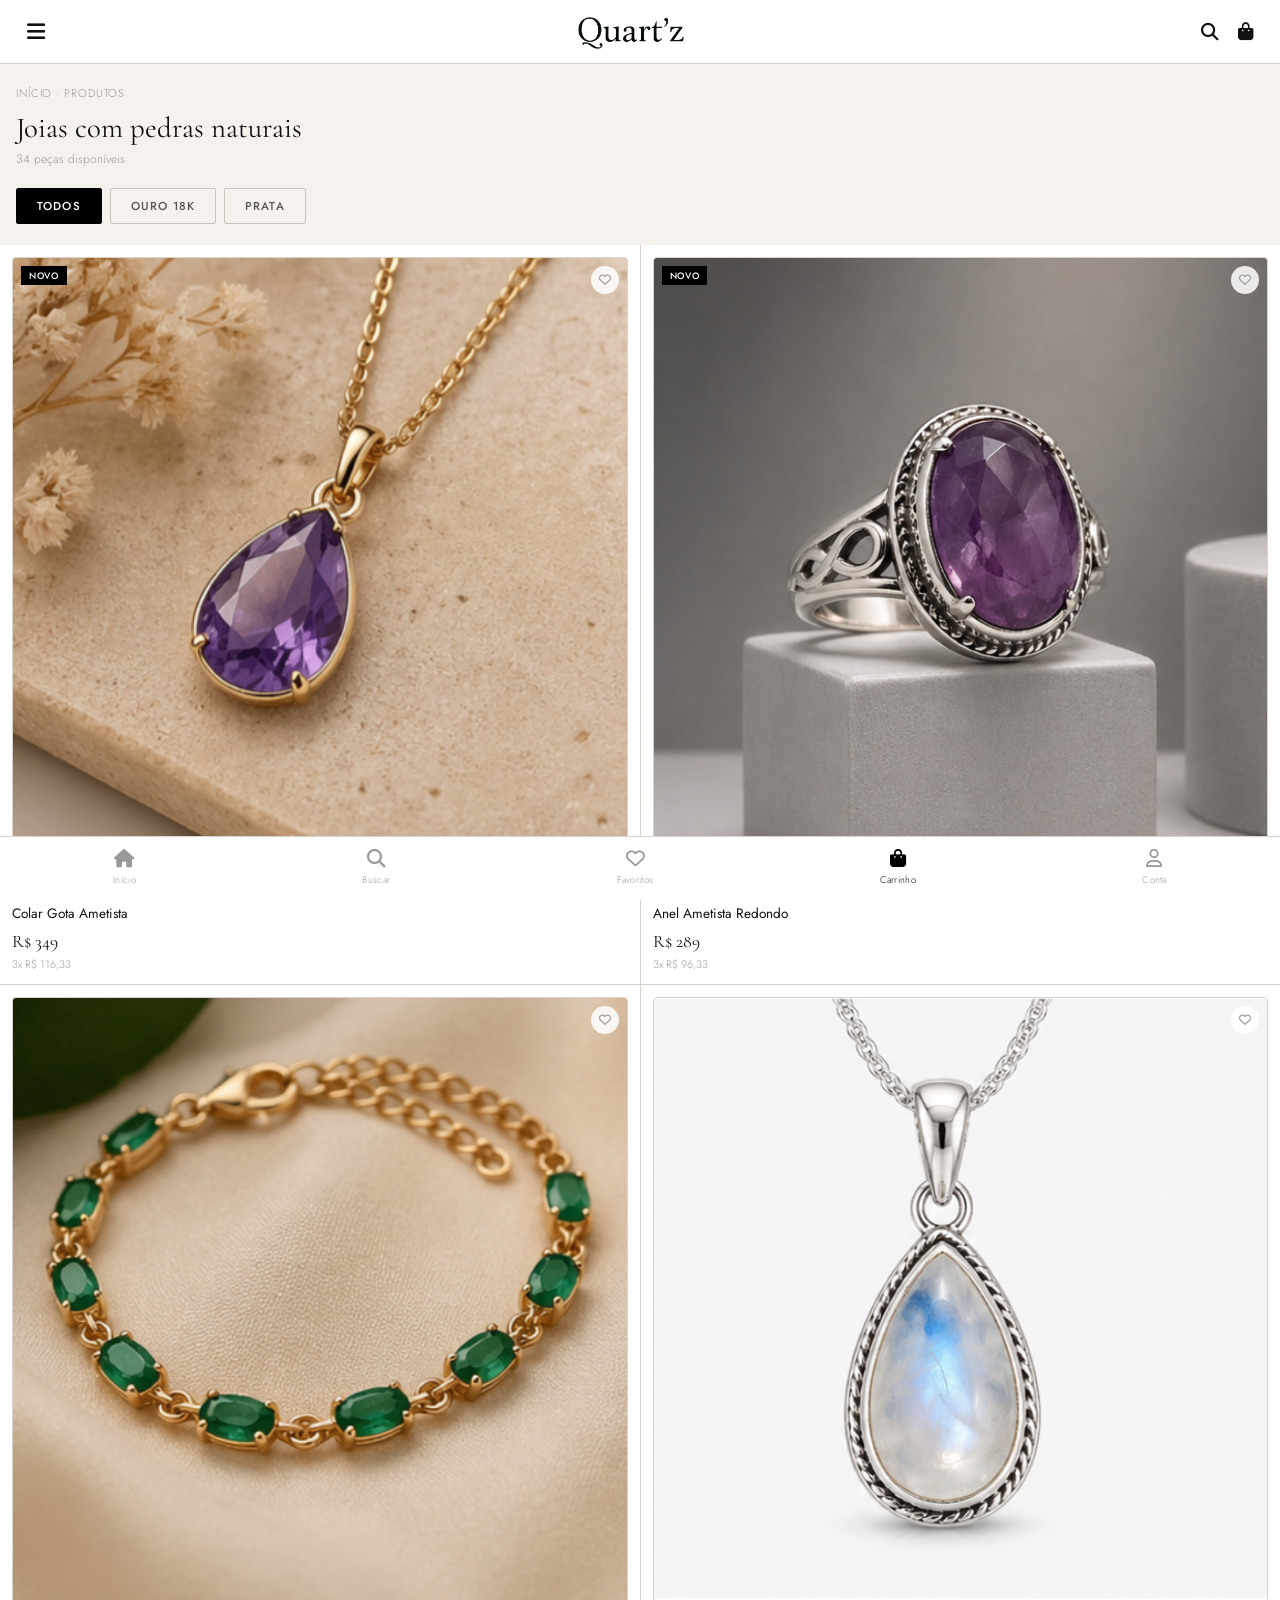
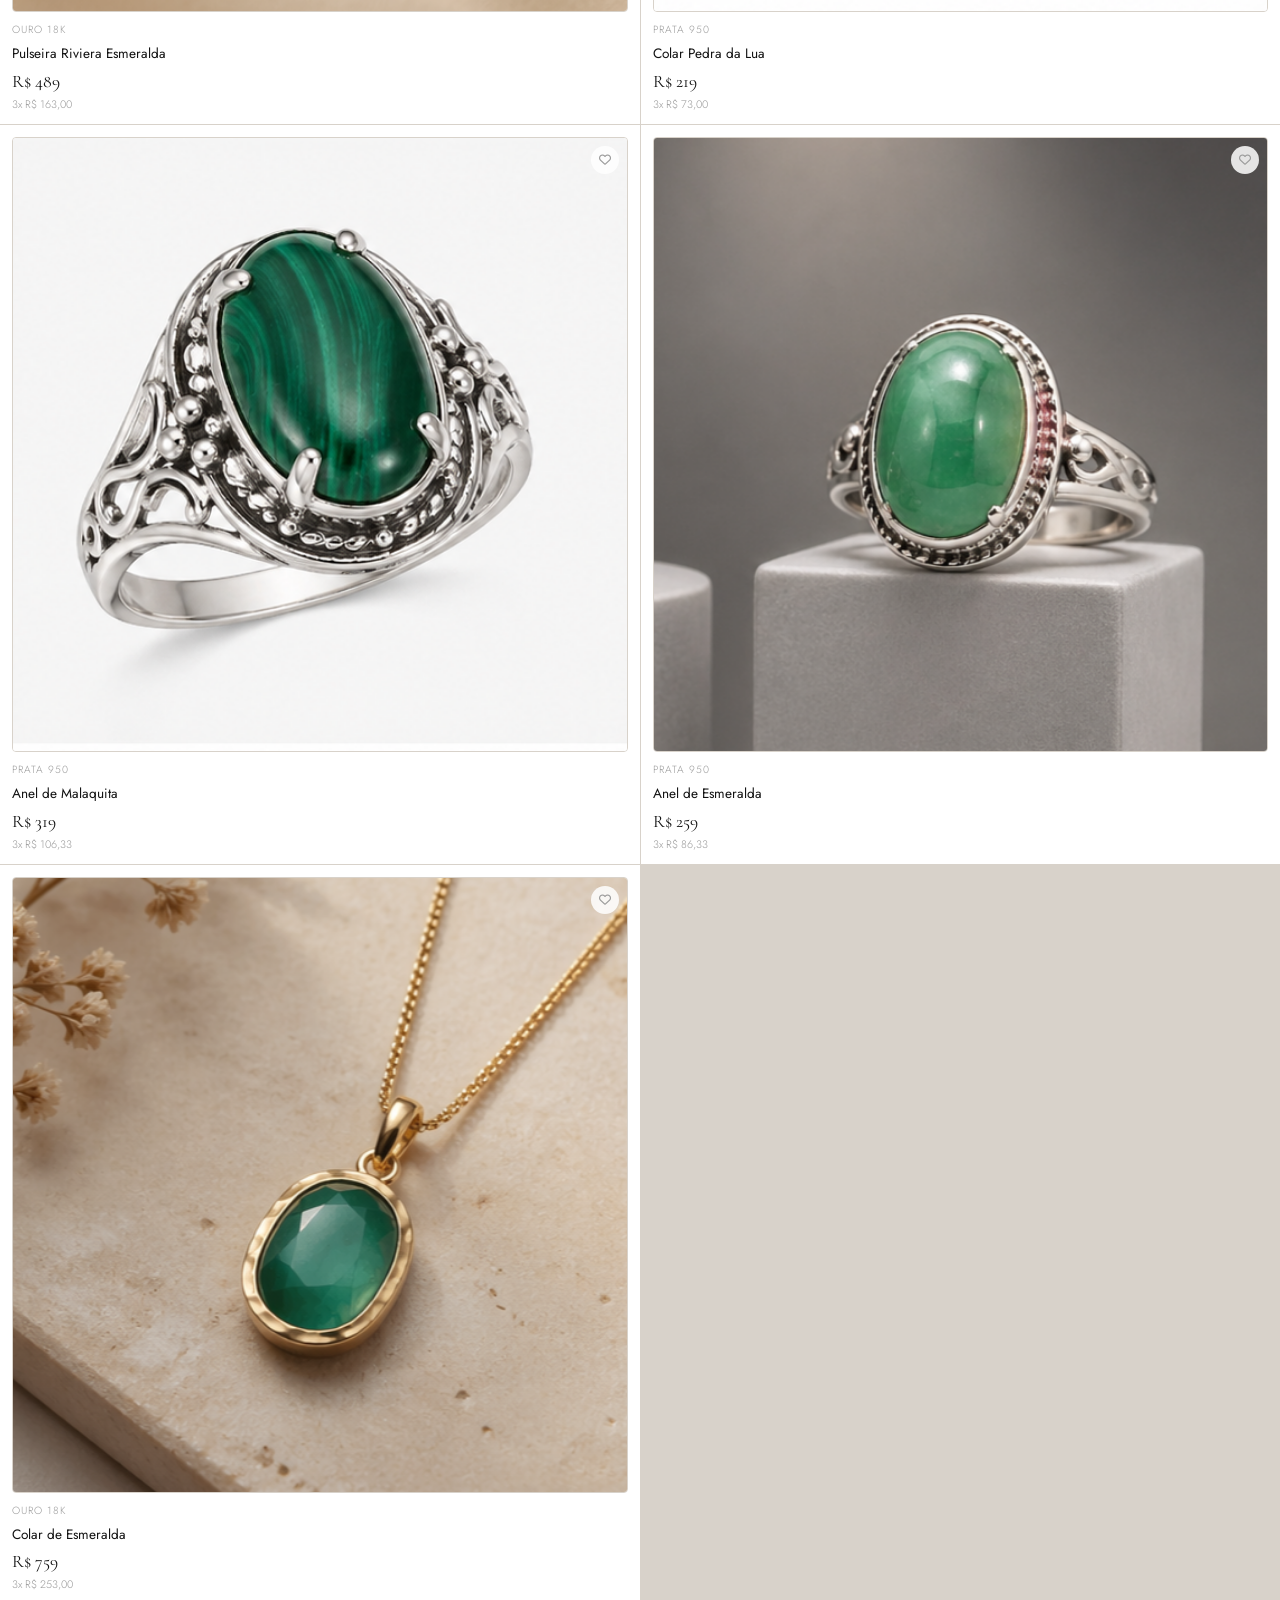
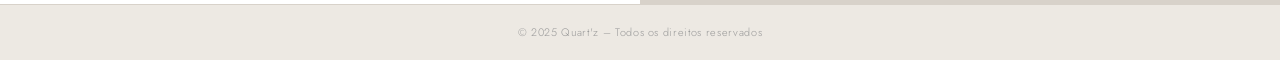
==== joias.html @ 72a1bfcd "mudança de visual" ====
<!DOCTYPE html>
<html lang="pt-br">
<head>
    <meta charset="UTF-8">
    <meta name="viewport" content="width=device-width, initial-scale=1.0">
    <title>Quart'z – Joias com Pedras Naturais</title>
    <link rel="stylesheet" href="./src/CSS/variables.css" />
    <link rel="stylesheet" href="./src/CSS/joias.css" />
    <link rel="stylesheet" href="https://cdnjs.cloudflare.com/ajax/libs/font-awesome/6.5.0/css/all.min.css">
    <link rel="preconnect" href="https://fonts.googleapis.com">
    <link rel="preconnect" href="https://fonts.gstatic.com" crossorigin>
    <link href="https://fonts.googleapis.com/css2?family=Cormorant+Garamond:ital,wght@0,300;0,400;0,500;1,300;1,400&family=Jost:wght@300;400;500&display=swap" rel="stylesheet">
</head>
<body>

    <!-- ===== HEADER ===== -->
    <header>
        <nav class="navbar">
            <button class="btn-menu" aria-label="Abrir menu">
                <i class="fa-solid fa-bars"></i>
            </button>
            <div class="logo">
                <img src="./src/imagens/logo-preta.png" alt="Logo Quart'z">
            </div>
            <div class="navbar-actions">
                <button class="btn-icon" aria-label="Buscar">
                    <i class="fa-solid fa-magnifying-glass"></i>
                </button>
                <button class="btn-icon" aria-label="Carrinho">
                    <i class="fa-solid fa-bag-shopping"></i>
                </button>
            </div>
        </nav>
    </header>

    <!-- ===== TOPO DA PÁGINA ===== -->
    <div class="info-page">
        <span>INÍCIO · PRODUTOS</span>
    </div>

    <div class="titulo-pagina">
        <h1>Joias com pedras naturais</h1>
    </div>

    <p class="subtitulo-pagina">34 peças disponíveis</p>

    <!-- ===== ABAS DE FILTRO ===== -->
    <div class="selecao">
        <button class="btn-aba active" data-filtro="todos">Todos</button>
        <button class="btn-aba" data-filtro="ouro">Ouro 18k</button>
        <button class="btn-aba" data-filtro="prata">Prata</button>
    </div>

    <!-- ===== GRID DE PRODUTOS ===== -->
    <main class="produtos-grid">

        <div class="produto-card" data-metal="ouro">
            <div class="produto-imagem">
                <span class="produto-badge">Novo</span>
                <button class="produto-favorito"><i class="fa-regular fa-heart"></i></button>
                    <img src="./src/imagens/ametista.png" alt="colar ametista" />
            </div>
            <span class="produto-metal">Ouro 18k</span>
            <span class="produto-nome">Colar Gota Ametista</span>
            <span class="produto-preco">R$ 349</span>
            <span class="produto-parcelamento">3x R$ 116,33</span>
        </div>

        <div class="produto-card" data-metal="prata">
            <div class="produto-imagem">
                <span class="produto-badge">Novo</span>
                <button class="produto-favorito"><i class="fa-regular fa-heart"></i></button>
                    <img src="./src/imagens/anel-ame-prata.png" alt="anel ametista infinito">
            </div>
            <span class="produto-metal">Prata 950</span>
            <span class="produto-nome">Anel Ametista Redondo</span>
            <span class="produto-preco">R$ 289</span>
            <span class="produto-parcelamento">3x R$ 96,33</span>
        </div>

        <div class="produto-card" data-metal="ouro">
            <div class="produto-imagem">
                <button class="produto-favorito"><i class="fa-regular fa-heart"></i></button>
                    <img src="./src/imagens/rivieira.png" alt="">
            </div>
            <span class="produto-metal">Ouro 18k</span>
            <span class="produto-nome">Pulseira Riviera Esmeralda</span>
            <span class="produto-preco">R$ 489</span>
            <span class="produto-parcelamento">3x R$ 163,00</span>
        </div>

        <div class="produto-card" data-metal="prata">
            <div class="produto-imagem">
                <button class="produto-favorito"><i class="fa-regular fa-heart"></i></button>
                    <img src="./src/imagens/colar-lua.png" alt="">
            </div>
            <span class="produto-metal">Prata 950</span>
            <span class="produto-nome">Colar Pedra da Lua</span>
            <span class="produto-preco">R$ 219</span>
            <span class="produto-parcelamento">3x R$ 73,00</span>
        </div>

        <div class="produto-card" data-metal="prata">
            <div class="produto-imagem">
                <button class="produto-favorito"><i class="fa-regular fa-heart"></i></button>
                    <img src="./src/imagens/anel-prata-malaquita.png" alt="">
            </div>
            <span class="produto-metal">Prata 950</span>
            <span class="produto-nome">Anel de Malaquita</span>
            <span class="produto-preco">R$ 319</span>
            <span class="produto-parcelamento">3x R$ 106,33</span>
        </div>

        <div class="produto-card" data-metal="prata">
            <div class="produto-imagem">
                <button class="produto-favorito"><i class="fa-regular fa-heart"></i></button>
                <img src="./src/imagens/anel-verde-prata.png" alt="">
            </div>
            <span class="produto-metal">Prata 950</span>
            <span class="produto-nome">Anel de Esmeralda</span>
            <span class="produto-preco">R$ 259</span>
            <span class="produto-parcelamento">3x R$ 86,33</span>
        </div>

        <div class="produto-card" data-metal="ouro">
            <div class="produto-imagem">
                <button class="produto-favorito"><i class="fa-regular fa-heart"></i></button>
                <img src="./src/imagens/colar-esmeralda.png" alt="">
            </div>
            <span class="produto-metal">Ouro 18K</span>
            <span class="produto-nome">Colar de Esmeralda</span>
            <span class="produto-preco">R$ 759</span>
            <span class="produto-parcelamento">3x R$ 253,00</span>
        </div>

    </main>

    <!-- ===== RODAPÉ ===== -->
    <footer class="rodape">
        <p>© 2025 Quart'z – Todos os direitos reservados</p>
    </footer>

    <!-- ===== BARRA INFERIOR ===== -->
    <nav class="bottom-nav">
        <a href="#" class="bottom-item">
            <i class="fa-solid fa-house"></i>
            <span>Início</span>
        </a>
        <a href="#" class="bottom-item">
            <i class="fa-solid fa-magnifying-glass"></i>
            <span>Buscar</span>
        </a>
        <a href="#" class="bottom-item">
            <i class="fa-regular fa-heart"></i>
            <span>Favoritos</span>
        </a>
        <a href="#" class="bottom-item active">
            <i class="fa-solid fa-bag-shopping"></i>
            <span>Carrinho</span>
        </a>
        <a href="#" class="bottom-item">
            <i class="fa-regular fa-user"></i>
            <span>Conta</span>
        </a>
    </nav>

    <!-- ===== MENU LATERAL ===== -->
    <div id="nav-links" class="menu">
        <div class="menu-header">
            <button class="btn-close" aria-label="Fechar menu">
                <i class="fa-solid fa-times"></i>
            </button>
            <div class="menu-logo">
                <img src="./src/imagens/logo-preta.png" alt="Logo Quart'z">
            </div>
            <hr class="menu-divider">
        </div>

        <div class="menu-auth">
            <p>Olá, faça login ou cadastre-se</p>
            <div class="menu-auth-buttons">
                <button class="menu-btn-entrar">ENTRAR</button>
                <button class="menu-btn-cadastrar">CADASTRAR</button>
            </div>
        </div>

        <div class="menu-section">
            <span class="menu-section-label">COLEÇÕES</span>
            <ul>
                <li><a href="#">Joias finas <i class="fa-solid fa-chevron-right"></i></a></li>
                <li><a href="#">Semi joias de luxo <i class="fa-solid fa-chevron-right"></i></a></li>
                <li><a href="#">Coleção masculina <i class="fa-solid fa-chevron-right"></i></a></li>
                <li><a href="#">Diamante de laboratório <i class="fa-solid fa-chevron-right"></i></a></li>
                <li><a href="#">Lançamentos <i class="fa-solid fa-chevron-right"></i></a></li>
                <li><a href="#">Promoções <i class="fa-solid fa-chevron-right"></i></a></li>
            </ul>
        </div>

        <hr class="menu-divider">

        <div class="menu-section">
            <span class="menu-section-label">DESCUBRA</span>
            <ul>
                <li><a href="#">Energia das pedras <i class="fa-solid fa-chevron-right"></i></a></li>
                <li><a href="#">Como cuidar das joias <i class="fa-solid fa-chevron-right"></i></a></li>
                <li><a href="#">Nossa história <i class="fa-solid fa-chevron-right"></i></a></li>
            </ul>
        </div>

        <hr class="menu-divider">

        <div class="menu-section menu-atendimento">
            <span class="menu-section-label">ATENDIMENTO</span>
            <ul>
                <li><a href="#"><i class="fa-brands fa-whatsapp"></i>Falar no WhatsApp</a></li>
                <li><a href="#"><i class="fa-regular fa-envelope"></i>contato@quartz.com.br</a></li>
                <li><a href="#"><i class="fa-solid fa-location-dot"></i>Foz do Iguaçu, PR</a></li>
            </ul>
        </div>

        <hr class="menu-divider">

        <div class="menu-footer">
            <div class="menu-social">
                <a href="#" aria-label="Instagram"><i class="fa-brands fa-instagram"></i></a>
                <a href="#" aria-label="TikTok"><i class="fa-brands fa-tiktok"></i></a>
                <a href="#" aria-label="Pinterest"><i class="fa-brands fa-pinterest"></i></a>
            </div>
            <p class="menu-copyright">© 2026 Quart'z Joias com Pedras naturais</p>
        </div>
    </div>

    <div class="overlay"></div>

    <script src="./src/js/script.js"></script>
    <script src="./src/js/joias.js"></script>
</body>
</html>
---- src/CSS/variables.css ----
/* ===== VARIÁVEIS QUART'Z ===== */
:root {
    /* Backgrounds */
    --bg-principal:     #F5F2EE;
    --bg-card:          #EDE9E3;
    --bg-card-hover:    #E3DDD5;
    --bg-header:        #F5F2EE;
    --bg-secao:         #EFEBE5;

    /* Destaque */
    --destaque:         #111111;
    --destaque-escuro:  #000000;
    --destaque-claro:   #444444;
    --destaque-muted:   #888888;

    /* Texto */
    --texto-principal:  #111111;
    --texto-secundario: #555555;
    --texto-muted:      #999999;

    /* Bordas */
    --borda:            #D8D2CA;
    --borda-suave:      #CCC5BB;

    /* Utilitários */
    --branco:           #FFFFFF;
    --preto:            #000000;
}
---- src/CSS/joias.css ----
/* ===== RESET & BASE ===== */
* {
    margin: 0;
    padding: 0;
    box-sizing: border-box;
}

html, body {
    height: 100%;
}

body {
    background-color: var(--bg-principal);
    color: var(--texto-principal);
    font-family: 'Jost', sans-serif;
    font-weight: 300;
    min-height: 100vh;
    min-height: 100svh;
    padding-bottom: 64px;
}

a {
    text-decoration: none;
    color: inherit;
}

button {
    cursor: pointer;
    border: none;
    background: none;
    font-family: inherit;
}

/* ===== HEADER ===== */
header {
    position: sticky;
    top: 0;
    z-index: 1000;
    background-color: var(--branco);
    border-bottom: 1px solid var(--borda);
    height: 64px;
    padding: 0 1.2rem;
}

.navbar {
    display: flex;
    justify-content: space-between;
    align-items: center;
    height: 100%;
}

.logo img {
    height: 32px;
    align-items: center;
    margin: 2rem auto 1.5rem 1rem;
}

.btn-menu {
    font-size: 1.3rem;
    color: var(--texto-principal);
    padding: 8px;
    -webkit-appearance: none;
}

.navbar-actions {
    display: flex;
    gap: 0.2rem;
}

.btn-icon {
    font-size: 1.1rem;
    color: var(--texto-principal);
    padding: 8px;
}

/* ===== OVERLAY ===== */
.overlay {
    position: fixed;
    inset: 0;
    background-color: var(--preto);
    opacity: 0;
    pointer-events: none;
    transition: opacity 0.3s ease;
    z-index: 1001;
}

.overlay.show {
    opacity: 0.5;
    pointer-events: all;
}

/* ===== TOPO DA PÁGINA ===== */
.info-page {
    padding: 16px 16px 0;
}

.info-page span {
    font-size: 0.7rem;
    letter-spacing: 0.08em;
    color: var(--texto-muted);
    text-transform: uppercase;
}

.titulo-pagina {
    padding: 8px 16px 0;
}

.titulo-pagina h1 {
    font-family: 'Cormorant Garamond', serif;
    font-size: 1.8rem;
    font-weight: 400;
    color: var(--texto-principal);
    line-height: 1.2;
}

.subtitulo-pagina {
    padding: 4px 16px 0;
    font-size: 0.75rem;
    color: var(--texto-muted);
}

/* ===== ABAS DE SELEÇÃO ===== */
.selecao {
    display: flex;
    align-items: center;
    gap: 8px;
    padding: 20px 16px;
}

.btn-aba {
    padding: 9px 20px;
    font-family: 'Jost', sans-serif;
    font-size: 0.72rem;
    font-weight: 500;
    letter-spacing: 0.1em;
    text-transform: uppercase;
    border: 1px solid var(--borda-suave);
    border-radius: 2px;
    background-color: transparent;
    color: var(--texto-secundario);
    cursor: pointer;
    transition: all 0.2s ease;
    white-space: nowrap;
}

.btn-aba:hover {
    border-color: var(--destaque-claro);
    color: var(--texto-principal);
}

.btn-aba.active {
    background-color: var(--preto);
    border-color: var(--preto);
    color: var(--branco);
}

/* ===== GRID DE PRODUTOS ===== */
.produtos-grid {
    display: grid;
    grid-template-columns: 1fr 1fr;
    gap: 1px;
    background-color: var(--borda);
    margin-top: 1px;
}

.produto-card {
    display: flex;
    flex-direction: column;
    gap: 0.5rem;
    padding: 12px;
    background-color: var(--branco);
    cursor: pointer;
}

.produto-imagem {
    width: 100%;
    aspect-ratio: 1;
    border-radius: 4px;
    background-color: var(--bg-card);
    border: 1px solid var(--borda);
    overflow: hidden;
    position: relative;
}

.produto-imagem img {
    width: 100%;
    height: 100%;
    object-fit: cover;
}

.produto-badge {
    position: absolute;
    top: 8px;
    left: 8px;
    font-size: 0.58rem;
    font-weight: 500;
    letter-spacing: 0.08em;
    padding: 3px 8px;
    text-transform: uppercase;
    background-color: var(--preto);
    color: var(--branco);
}

.produto-favorito {
    position: absolute;
    top: 8px;
    right: 8px;
    width: 28px;
    height: 28px;
    border-radius: 50%;
    background: rgba(255,255,255,0.85);
    border: none;
    display: flex;
    align-items: center;
    justify-content: center;
    cursor: pointer;
    color: var(--texto-muted);
    font-size: 0.75rem;
}

.produto-metal {
    font-size: 0.65rem;
    letter-spacing: 0.1em;
    color: var(--texto-muted);
    text-transform: uppercase;
    margin-top: 2px;
}

.produto-nome {
    font-size: 0.85rem;
    color: var(--texto-principal);
    font-weight: 400;
    line-height: 1.3;
}

.produto-preco {
    font-family: 'Cormorant Garamond', serif;
    font-size: 1.1rem;
    color: var(--texto-principal);
    font-weight: 400;
}

.produto-parcelamento {
    font-size: 0.68rem;
    color: var(--texto-muted);
    margin-top: -4px;
}

/* produto oculto pelo filtro */
.produto-card.oculto {
    display: none;
}

/* ===== BOTTOM NAV ===== */
.bottom-nav {
    position: fixed;
    bottom: 0;
    left: 0;
    width: 100%;
    height: 64px;
    background-color: var(--branco);
    border-top: 1px solid var(--borda);
    display: flex;
    justify-content: space-around;
    align-items: center;
    z-index: 999;
}

.bottom-item {
    display: flex;
    flex-direction: column;
    align-items: center;
    gap: 4px;
    color: var(--texto-muted);
    font-size: 0.6rem;
    letter-spacing: 0.03em;
    padding: 4px 8px;
    transition: color 0.2s;
}

.bottom-item i {
    font-size: 1.15rem;
}

.bottom-item.active {
    color: var(--preto);
}

/* ===== MENU LATERAL ===== */
.menu {
    position: fixed;
    top: 0;
    left: -100%;
    width: 78%;
    max-width: 340px;
    height: 100vh;
    height: 100svh;
    background-color: var(--branco);
    border-right: 1px solid var(--borda);
    display: flex;
    flex-direction: column;
    overflow-y: auto;
    overflow-x: hidden;
    -ms-overflow-style: none;
    scrollbar-width: none;
    transition: left 0.3s ease;
    z-index: 1050;
}

.menu::-webkit-scrollbar {
    display: none;
}

.menu.show {
    left: 0;
}

.menu-header {
    padding: 1rem 1.2rem 0;
}

.btn-close {
    font-size: 1.2rem;
    color: var(--texto-secundario);
    padding: 4px;
    display: block;
    margin-left: auto;
    margin-bottom: 0.8rem;
}

.menu-logo {
    text-align: center;
    padding: 0.5rem 0 1rem;
}

.menu-logo img {
    height: 64px;
    width: auto;
    display: block;
    margin: auto;
}

.menu-divider {
    border: none;
    border-top: 1px solid var(--borda);
    margin: 0;
}

.menu-auth {
    padding: 1.2rem;
    background-color: var(--bg-card);
}

.menu-auth p {
    font-size: 0.82rem;
    color: var(--texto-secundario);
    margin-bottom: 0.8rem;
}

.menu-auth-buttons {
    display: flex;
    gap: 0.6rem;
}

.menu-btn-entrar {
    flex: 1;
    padding: 11px 0;
    border: 1px solid var(--destaque);
    color: var(--destaque);
    font-family: 'Jost', sans-serif;
    font-size: 0.7rem;
    font-weight: 500;
    letter-spacing: 0.12em;
    background: transparent;
    cursor: pointer;
}

.menu-btn-cadastrar {
    flex: 1;
    padding: 11px 0;
    background-color: var(--preto);
    color: var(--branco);
    font-family: 'Jost', sans-serif;
    font-size: 0.7rem;
    font-weight: 500;
    letter-spacing: 0.12em;
    border: none;
    cursor: pointer;
}

.menu-section {
    padding: 1rem 1.2rem;
    background-color: var(--branco);
}

.menu-section-label {
    font-size: 0.6rem;
    letter-spacing: 0.2em;
    color: var(--texto-muted);
    font-weight: 500;
    display: block;
    margin-bottom: 0.8rem;
    text-transform: uppercase;
}

.menu-section ul {
    list-style: none;
}

.menu-section ul li {
    border-bottom: 1px solid var(--borda);
}

.menu-section ul li:last-child {
    border-bottom: none;
}

.menu-section ul li a {
    display: flex;
    justify-content: space-between;
    align-items: center;
    padding: 13px 0;
    font-size: 1rem;
    font-weight: 300;
    color: var(--texto-principal);
    transition: color 0.2s;
}

.menu-section ul li a:hover {
    color: var(--destaque-escuro);
}

.menu-section ul li a i.fa-chevron-right {
    font-size: 0.65rem;
    color: var(--texto-muted);
}

.menu-atendimento ul li a {
    gap: 0.75rem;
    justify-content: flex-start;
    font-size: 0.88rem;
}

.menu-atendimento ul li a i {
    font-size: 1rem;
    color: var(--destaque-claro);
    width: 20px;
    text-align: center;
    flex-shrink: 0;
}

.menu-footer {
    margin-top: auto;
    padding: 1.2rem;
    text-align: center;
    background-color: var(--bg-card);
    border-top: 1px solid var(--borda);
}

.menu-social {
    display: flex;
    justify-content: center;
    gap: 1.4rem;
    margin-bottom: 0.8rem;
}

.menu-social a {
    font-size: 1.2rem;
    color: var(--texto-secundario);
    transition: color 0.2s;
}

.menu-social a:hover {
    color: var(--preto);
}

.menu-copyright {
    font-size: 0.7rem;
    color: var(--texto-muted);
    letter-spacing: 0.05em;
}

/* ===== RODAPÉ ===== */
.rodape {
    padding: 1.2rem 1rem;
    background-color: var(--bg-card);
    border-top: 1px solid var(--borda);
    text-align: center;
}

.rodape p {
    font-size: 0.68rem;
    color: var(--texto-muted);
    letter-spacing: 0.06em;
}
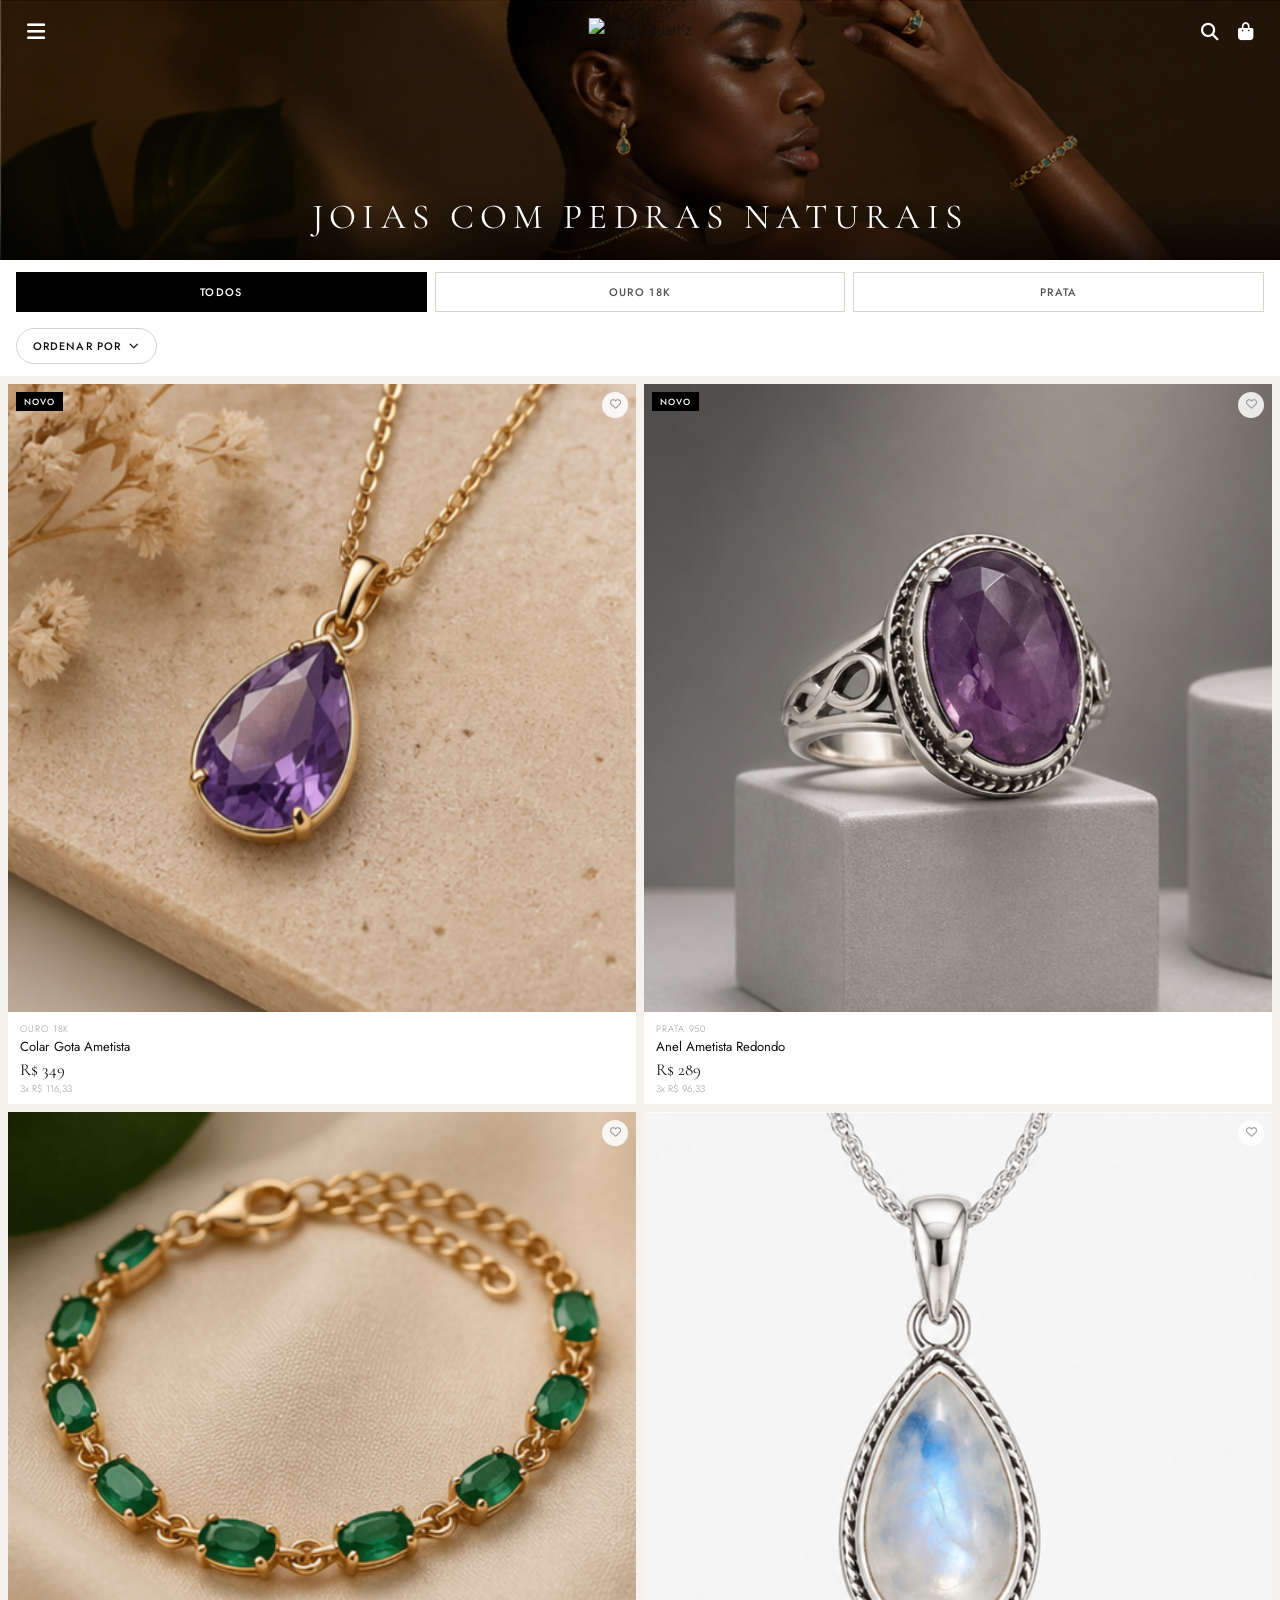
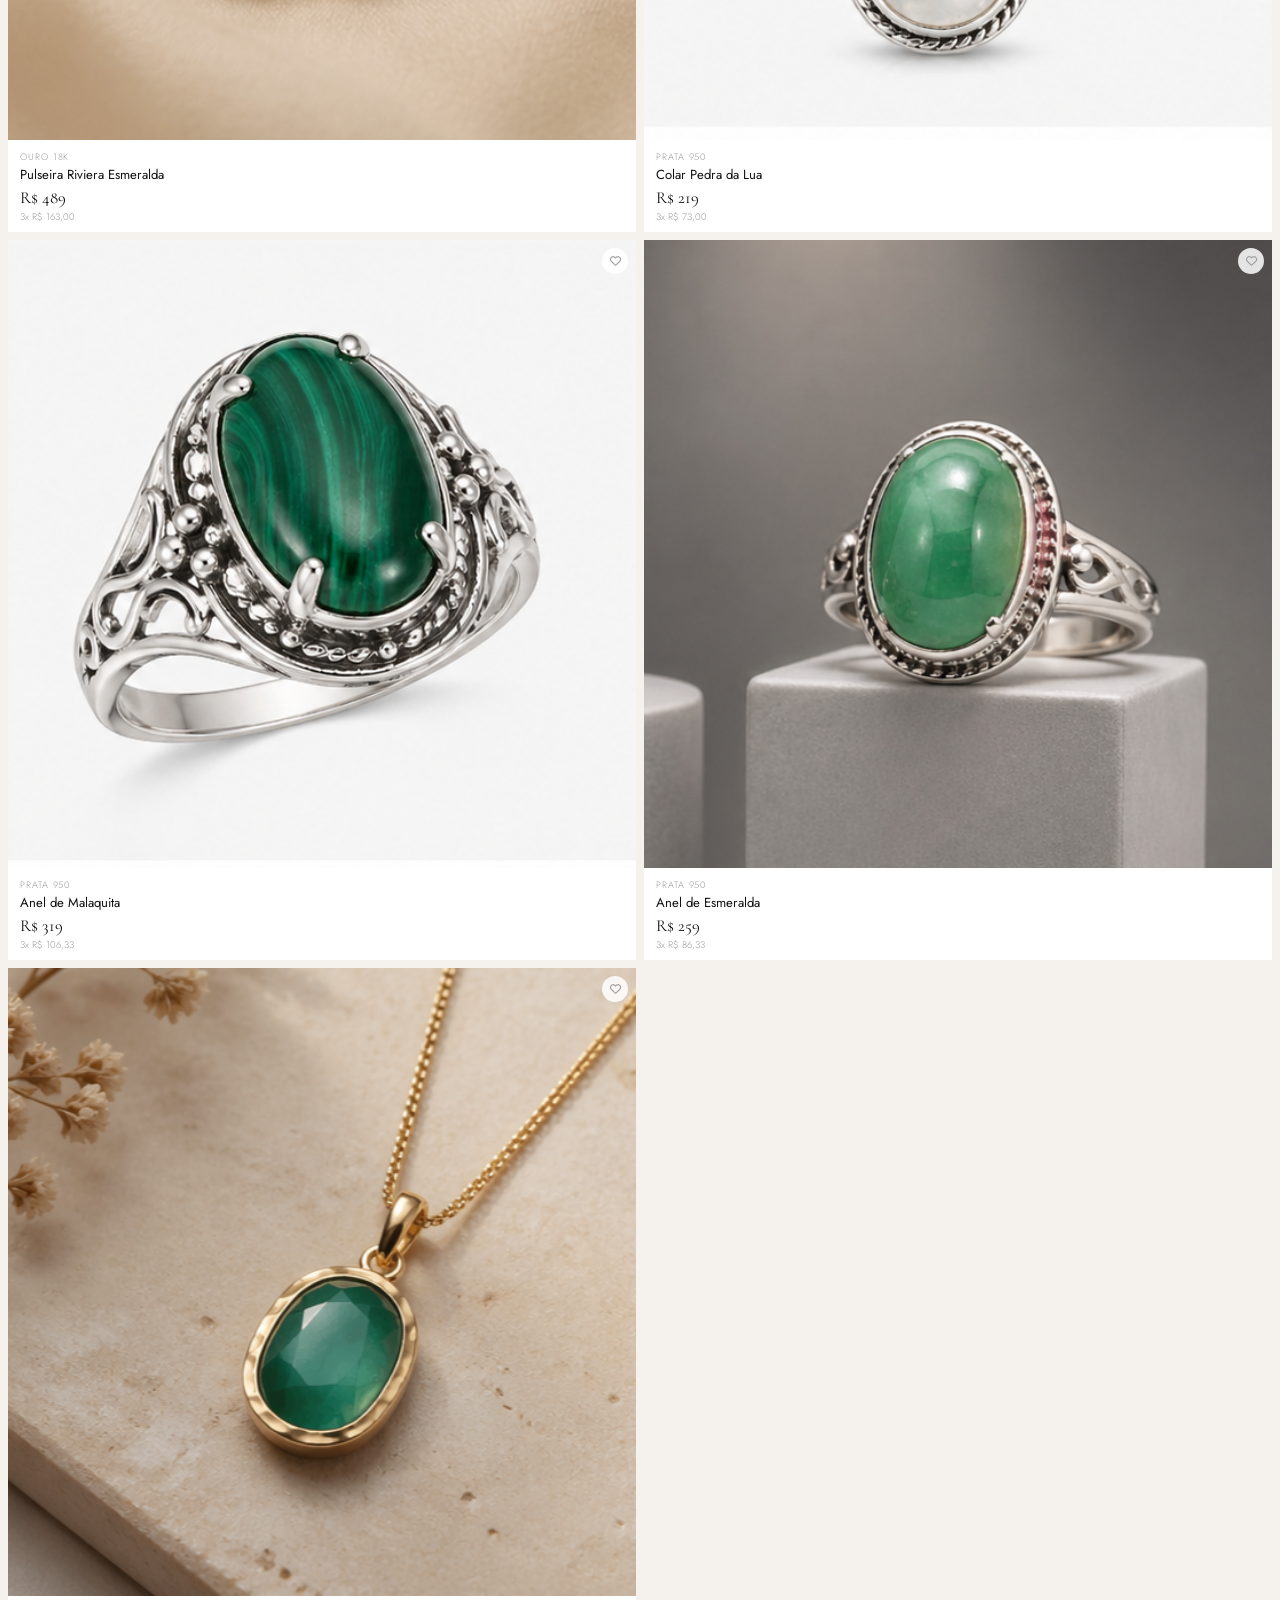
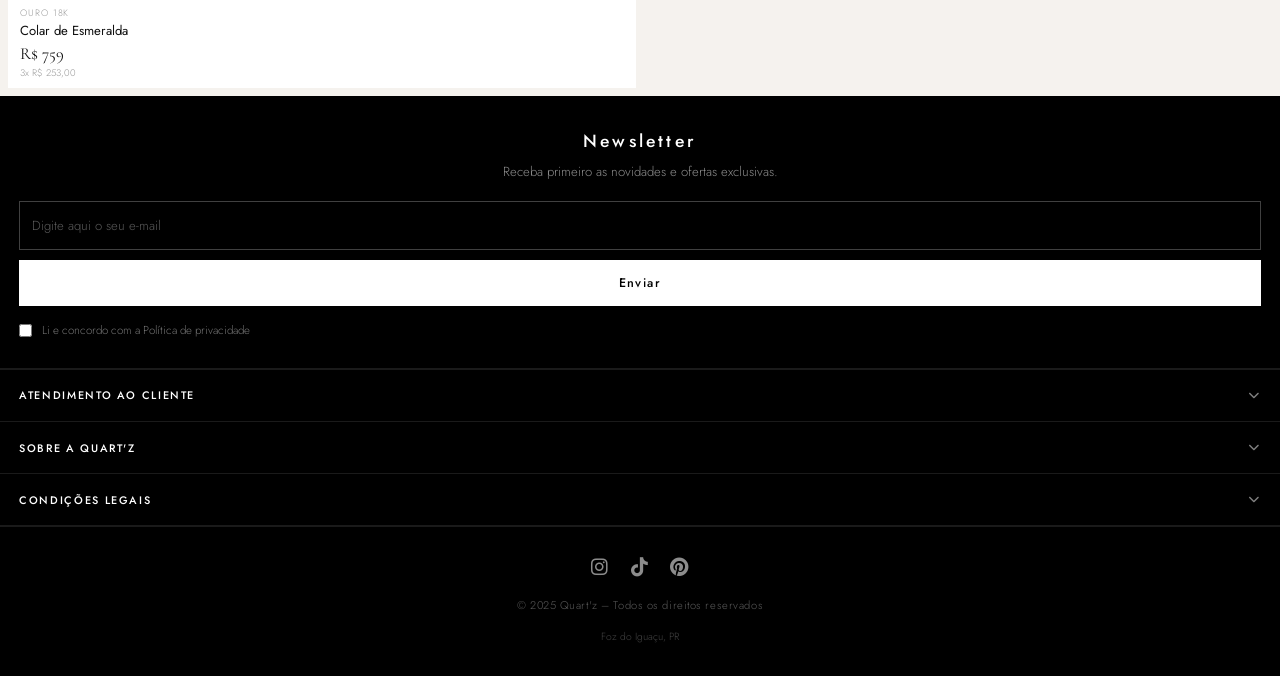
==== commit 2c0e29b1: "ajustes finos layout home e header nav" ====
--- a/joias.html
+++ b/joias.html
@@ -14,13 +14,13 @@
 <body>
 
     <!-- ===== HEADER ===== -->
-    <header>
+    <header id="joias-header" class="header-transparente">
         <nav class="navbar">
             <button class="btn-menu" aria-label="Abrir menu">
                 <i class="fa-solid fa-bars"></i>
             </button>
             <div class="logo">
-                <img src="./src/imagens/logo-preta.png" alt="Logo Quart'z">
+                <img id="logo-img" src="./src/imagens/logo-branca.png" alt="Logo Quart'z">
             </div>
             <div class="navbar-actions">
                 <button class="btn-icon" aria-label="Buscar">
@@ -33,22 +33,52 @@
         </nav>
     </header>
 
-    <!-- ===== TOPO DA PÁGINA ===== -->
-    <div class="info-page">
-        <span>INÍCIO · PRODUTOS</span>
-    </div>
-
-    <div class="titulo-pagina">
-        <h1>Joias com pedras naturais</h1>
-    </div>
-
-    <p class="subtitulo-pagina">34 peças disponíveis</p>
-
-    <!-- ===== ABAS DE FILTRO ===== -->
-    <div class="selecao">
-        <button class="btn-aba active" data-filtro="todos">Todos</button>
-        <button class="btn-aba" data-filtro="ouro">Ouro 18k</button>
-        <button class="btn-aba" data-filtro="prata">Prata</button>
+    <!-- ===== HERO — carrossel decorativo automático ===== -->
+    <section class="joias-hero">
+        <div class="joias-hero-titulo">
+            <h1>JOIAS COM PEDRAS NATURAIS</h1>
+        </div>
+        <div class="joias-hero-track" id="joias-hero-track">
+            <div class="joias-hero-slide">
+                <img src="./src/imagens/banner-2-joias.png" alt="">
+                <div class="joias-hero-overlay"></div>
+            </div>
+            <div class="joias-hero-slide">
+                <img src="./src/imagens/banner-joias-2.png" alt="">
+                <div class="joias-hero-overlay"></div>
+            </div>
+            <div class="joias-hero-slide">
+                <img src="./src/imagens/banner-joias-3.png" alt="">
+                <div class="joias-hero-overlay"></div>
+            </div>
+        </div>
+    </section>
+
+    <!-- ===== FILTROS ===== -->
+    <div class="filtros-wrapper">
+        <!-- linha 1: abas centralizadas -->
+        <div class="selecao">
+            <button class="btn-aba active" data-filtro="todos">TODOS</button>
+            <button class="btn-aba" data-filtro="ouro">OURO 18K</button>
+            <button class="btn-aba" data-filtro="prata">PRATA</button>
+        </div>
+        <!-- linha 2: só ordenar por -->
+        <div class="filtros-bar">
+            <div class="ordenar-wrapper">
+                <button class="btn-ordenar" id="btn-ordenar">
+                    ORDENAR POR
+                    <i class="fa-solid fa-chevron-down"></i>
+                </button>
+                <div class="ordenar-dropdown" id="ordenar-dropdown">
+                    <button class="ordenar-opcao" data-ordem="maior-preco">Maior preço</button>
+                    <button class="ordenar-opcao" data-ordem="menor-preco">Menor preço</button>
+                    <button class="ordenar-opcao" data-ordem="pingentes">Pingentes</button>
+                    <button class="ordenar-opcao" data-ordem="brincos">Brincos</button>
+                    <button class="ordenar-opcao" data-ordem="aneis">Anéis</button>
+                    <button class="ordenar-opcao" data-ordem="pulseiras">Pulseiras</button>
+                </div>
+            </div>
+        </div>
     </div>
 
     <!-- ===== GRID DE PRODUTOS ===== -->
@@ -58,7 +88,7 @@
             <div class="produto-imagem">
                 <span class="produto-badge">Novo</span>
                 <button class="produto-favorito"><i class="fa-regular fa-heart"></i></button>
-                    <img src="./src/imagens/ametista.png" alt="colar ametista" />
+                <img src="./src/imagens/ametista.png" alt="Colar Gota Ametista">
             </div>
             <span class="produto-metal">Ouro 18k</span>
             <span class="produto-nome">Colar Gota Ametista</span>
@@ -70,7 +100,7 @@
             <div class="produto-imagem">
                 <span class="produto-badge">Novo</span>
                 <button class="produto-favorito"><i class="fa-regular fa-heart"></i></button>
-                    <img src="./src/imagens/anel-ame-prata.png" alt="anel ametista infinito">
+                <img src="./src/imagens/anel-ame-prata.png" alt="Anel Ametista Redondo">
             </div>
             <span class="produto-metal">Prata 950</span>
             <span class="produto-nome">Anel Ametista Redondo</span>
@@ -81,7 +111,7 @@
         <div class="produto-card" data-metal="ouro">
             <div class="produto-imagem">
                 <button class="produto-favorito"><i class="fa-regular fa-heart"></i></button>
-                    <img src="./src/imagens/rivieira.png" alt="">
+                <img src="./src/imagens/rivieira.png" alt="Pulseira Riviera Esmeralda">
             </div>
             <span class="produto-metal">Ouro 18k</span>
             <span class="produto-nome">Pulseira Riviera Esmeralda</span>
@@ -92,7 +122,7 @@
         <div class="produto-card" data-metal="prata">
             <div class="produto-imagem">
                 <button class="produto-favorito"><i class="fa-regular fa-heart"></i></button>
-                    <img src="./src/imagens/colar-lua.png" alt="">
+                <img src="./src/imagens/colar-lua.png" alt="Colar Pedra da Lua">
             </div>
             <span class="produto-metal">Prata 950</span>
             <span class="produto-nome">Colar Pedra da Lua</span>
@@ -103,7 +133,7 @@
         <div class="produto-card" data-metal="prata">
             <div class="produto-imagem">
                 <button class="produto-favorito"><i class="fa-regular fa-heart"></i></button>
-                    <img src="./src/imagens/anel-prata-malaquita.png" alt="">
+                <img src="./src/imagens/anel-prata-malaquita.png" alt="Anel de Malaquita">
             </div>
             <span class="produto-metal">Prata 950</span>
             <span class="produto-nome">Anel de Malaquita</span>
@@ -114,7 +144,7 @@
         <div class="produto-card" data-metal="prata">
             <div class="produto-imagem">
                 <button class="produto-favorito"><i class="fa-regular fa-heart"></i></button>
-                <img src="./src/imagens/anel-verde-prata.png" alt="">
+                <img src="./src/imagens/anel-verde-prata.png" alt="Anel de Esmeralda">
             </div>
             <span class="produto-metal">Prata 950</span>
             <span class="produto-nome">Anel de Esmeralda</span>
@@ -125,9 +155,9 @@
         <div class="produto-card" data-metal="ouro">
             <div class="produto-imagem">
                 <button class="produto-favorito"><i class="fa-regular fa-heart"></i></button>
-                <img src="./src/imagens/colar-esmeralda.png" alt="">
-            </div>
-            <span class="produto-metal">Ouro 18K</span>
+                <img src="./src/imagens/colar-esmeralda.png" alt="Colar de Esmeralda">
+            </div>
+            <span class="produto-metal">Ouro 18k</span>
             <span class="produto-nome">Colar de Esmeralda</span>
             <span class="produto-preco">R$ 759</span>
             <span class="produto-parcelamento">3x R$ 253,00</span>
@@ -137,32 +167,72 @@
 
     <!-- ===== RODAPÉ ===== -->
     <footer class="rodape">
-        <p>© 2025 Quart'z – Todos os direitos reservados</p>
+        <div class="rodape-newsletter">
+            <h3 class="rodape-newsletter-titulo">Newsletter</h3>
+            <p class="rodape-newsletter-desc">Receba primeiro as novidades e ofertas exclusivas.</p>
+            <div class="rodape-newsletter-form">
+                <input type="email" placeholder="Digite aqui o seu e-mail" class="rodape-input">
+                <button class="rodape-btn-enviar">Enviar</button>
+            </div>
+            <label class="rodape-checkbox">
+                <input type="checkbox">
+                <span>Li e concordo com a Política de privacidade</span>
+            </label>
+        </div>
+
+        <hr class="rodape-divider">
+
+        <div class="rodape-accordion">
+            <button class="rodape-accordion-btn">
+                ATENDIMENTO AO CLIENTE
+                <i class="fa-solid fa-chevron-down"></i>
+            </button>
+            <div class="rodape-accordion-content">
+                <a href="#">WhatsApp</a>
+                <a href="#">contato@quartz.com.br</a>
+                <a href="#">Política de trocas</a>
+            </div>
+        </div>
+
+        <hr class="rodape-divider">
+
+        <div class="rodape-accordion">
+            <button class="rodape-accordion-btn">
+                SOBRE A QUART'Z
+                <i class="fa-solid fa-chevron-down"></i>
+            </button>
+            <div class="rodape-accordion-content">
+                <a href="#">Nossa história</a>
+                <a href="#">Energia das pedras</a>
+                <a href="#">Como cuidar das joias</a>
+            </div>
+        </div>
+
+        <hr class="rodape-divider">
+
+        <div class="rodape-accordion">
+            <button class="rodape-accordion-btn">
+                CONDIÇÕES LEGAIS
+                <i class="fa-solid fa-chevron-down"></i>
+            </button>
+            <div class="rodape-accordion-content">
+                <a href="#">Política de privacidade</a>
+                <a href="#">Termos de uso</a>
+            </div>
+        </div>
+
+        <hr class="rodape-divider">
+
+        <div class="rodape-bottom">
+            <div class="rodape-social">
+                <a href="#" aria-label="Instagram"><i class="fa-brands fa-instagram"></i></a>
+                <a href="#" aria-label="TikTok"><i class="fa-brands fa-tiktok"></i></a>
+                <a href="#" aria-label="Pinterest"><i class="fa-brands fa-pinterest"></i></a>
+            </div>
+            <p class="rodape-copyright">© 2025 Quart'z – Todos os direitos reservados</p>
+            <p class="rodape-cnpj">Foz do Iguaçu, PR</p>
+        </div>
     </footer>
-
-    <!-- ===== BARRA INFERIOR ===== -->
-    <nav class="bottom-nav">
-        <a href="#" class="bottom-item">
-            <i class="fa-solid fa-house"></i>
-            <span>Início</span>
-        </a>
-        <a href="#" class="bottom-item">
-            <i class="fa-solid fa-magnifying-glass"></i>
-            <span>Buscar</span>
-        </a>
-        <a href="#" class="bottom-item">
-            <i class="fa-regular fa-heart"></i>
-            <span>Favoritos</span>
-        </a>
-        <a href="#" class="bottom-item active">
-            <i class="fa-solid fa-bag-shopping"></i>
-            <span>Carrinho</span>
-        </a>
-        <a href="#" class="bottom-item">
-            <i class="fa-regular fa-user"></i>
-            <span>Conta</span>
-        </a>
-    </nav>
 
     <!-- ===== MENU LATERAL ===== -->
     <div id="nav-links" class="menu">
@@ -175,7 +245,6 @@
             </div>
             <hr class="menu-divider">
         </div>
-
         <div class="menu-auth">
             <p>Olá, faça login ou cadastre-se</p>
             <div class="menu-auth-buttons">
@@ -183,7 +252,6 @@
                 <button class="menu-btn-cadastrar">CADASTRAR</button>
             </div>
         </div>
-
         <div class="menu-section">
             <span class="menu-section-label">COLEÇÕES</span>
             <ul>
@@ -195,9 +263,7 @@
                 <li><a href="#">Promoções <i class="fa-solid fa-chevron-right"></i></a></li>
             </ul>
         </div>
-
         <hr class="menu-divider">
-
         <div class="menu-section">
             <span class="menu-section-label">DESCUBRA</span>
             <ul>
@@ -206,9 +272,7 @@
                 <li><a href="#">Nossa história <i class="fa-solid fa-chevron-right"></i></a></li>
             </ul>
         </div>
-
         <hr class="menu-divider">
-
         <div class="menu-section menu-atendimento">
             <span class="menu-section-label">ATENDIMENTO</span>
             <ul>
@@ -217,9 +281,7 @@
                 <li><a href="#"><i class="fa-solid fa-location-dot"></i>Foz do Iguaçu, PR</a></li>
             </ul>
         </div>
-
         <hr class="menu-divider">
-
         <div class="menu-footer">
             <div class="menu-social">
                 <a href="#" aria-label="Instagram"><i class="fa-brands fa-instagram"></i></a>
@@ -231,8 +293,7 @@
     </div>
 
     <div class="overlay"></div>
-
     <script src="./src/js/script.js"></script>
     <script src="./src/js/joias.js"></script>
 </body>
-</html>+</html>
--- a/src/CSS/joias.css
+++ b/src/CSS/joias.css
@@ -1,13 +1,6 @@
 /* ===== RESET & BASE ===== */
-* {
-    margin: 0;
-    padding: 0;
-    box-sizing: border-box;
-}
-
-html, body {
-    height: 100%;
-}
+* { margin: 0; padding: 0; box-sizing: border-box; }
+html, body { height: 100%; }
 
 body {
     background-color: var(--bg-principal);
@@ -16,31 +9,39 @@
     font-weight: 300;
     min-height: 100vh;
     min-height: 100svh;
-    padding-bottom: 64px;
-}
-
-a {
-    text-decoration: none;
-    color: inherit;
-}
-
-button {
-    cursor: pointer;
-    border: none;
-    background: none;
-    font-family: inherit;
-}
+}
+
+a { text-decoration: none; color: inherit; }
+button { cursor: pointer; border: none; background: none; font-family: inherit; }
 
 /* ===== HEADER ===== */
 header {
-    position: sticky;
-    top: 0;
-    z-index: 1000;
-    background-color: var(--branco);
-    border-bottom: 1px solid var(--borda);
+    position: fixed;
+    top: 0; left: 0;
+    width: 100%;
     height: 64px;
     padding: 0 1.2rem;
-}
+    z-index: 1000;
+    transition: transform 0.35s ease, background-color 0.35s ease,
+                border-color 0.35s ease, box-shadow 0.35s ease;
+}
+
+header.header-transparente {
+    background-color: transparent;
+    border-bottom: 1px solid transparent;
+}
+
+header.header-transparente .btn-menu,
+header.header-transparente .btn-icon { color: var(--branco); }
+
+header.header-solido {
+    background-color: var(--bg-header);
+    border-bottom: 1px solid var(--borda);
+    box-shadow: 0 1px 8px rgba(0,0,0,0.06);
+}
+
+header.header-solido .btn-menu,
+header.header-solido .btn-icon { color: var(--texto-principal); }
 
 .navbar {
     display: flex;
@@ -49,125 +50,208 @@
     height: 100%;
 }
 
-.logo img {
-    height: 32px;
-    align-items: center;
-    margin: 2rem auto 1.5rem 1rem;
-}
-
-.btn-menu {
-    font-size: 1.3rem;
-    color: var(--texto-principal);
-    padding: 8px;
-    -webkit-appearance: none;
-}
-
-.navbar-actions {
-    display: flex;
-    gap: 0.2rem;
-}
-
-.btn-icon {
-    font-size: 1.1rem;
-    color: var(--texto-principal);
-    padding: 8px;
-}
+.logo {
+    position: absolute;
+    left: 50%;
+    transform: translateX(-50%);
+}
+
+.logo img { height: 28px; display: block; }
+
+.btn-menu { font-size: 1.3rem; padding: 8px; -webkit-appearance: none; transition: color 0.3s; }
+.navbar-actions { display: flex; gap: 0.2rem; }
+.btn-icon { font-size: 1.1rem; padding: 8px; transition: color 0.3s; }
 
 /* ===== OVERLAY ===== */
 .overlay {
-    position: fixed;
-    inset: 0;
+    position: fixed; inset: 0;
     background-color: var(--preto);
-    opacity: 0;
-    pointer-events: none;
+    opacity: 0; pointer-events: none;
     transition: opacity 0.3s ease;
     z-index: 1001;
 }
-
-.overlay.show {
-    opacity: 0.5;
-    pointer-events: all;
-}
-
-/* ===== TOPO DA PÁGINA ===== */
-.info-page {
-    padding: 16px 16px 0;
-}
-
-.info-page span {
-    font-size: 0.7rem;
-    letter-spacing: 0.08em;
-    color: var(--texto-muted);
+.overlay.show { opacity: 0.5; pointer-events: all; }
+
+/* ===== HERO ===== */
+.joias-hero {
+    position: relative;
+    width: 100%;
+    height: 42vw;
+    max-height: 260px;
+    min-height: 160px;
+    overflow: hidden;
+    user-select: none;
+}
+
+/* apenas o conteúdo interno não é interativo */
+.joias-hero-track,
+.joias-hero-slide,
+.joias-hero-slide img,
+.joias-hero-overlay { pointer-events: none; }
+
+/* título na parte inferior — sem linha decorativa */
+.joias-hero-titulo {
+    position: absolute;
+    bottom: 0; left: 0; right: 0;
+    z-index: 3;
+    display: flex;
+    align-items: flex-end;
+    justify-content: center;
+    padding: 0 1rem 1.4rem;
+    pointer-events: none;
+    background: linear-gradient(to top, rgba(0,0,0,0.65) 0%, transparent 100%);
+}
+
+.joias-hero-titulo h1 {
+    font-family: 'Cormorant Garamond', serif;
+    font-size: clamp(1.3rem, 4.5vw, 2.2rem);
+    font-weight: 400;
+    color: var(--branco);
+    letter-spacing: 0.18em;
+    text-align: center;
+    white-space: nowrap; /* força uma linha só */
+}
+
+.joias-hero-track {
+    display: flex;
+    width: 100%; height: 100%;
+    transition: transform 0.9s ease;
+}
+
+.joias-hero-slide {
+    position: relative;
+    min-width: 100%; height: 100%;
+    flex-shrink: 0;
+}
+
+.joias-hero-slide img {
+    width: 100%; height: 100%;
+    object-fit: cover;
+    object-position: center top;
+    display: block;
+}
+
+.joias-hero-overlay {
+    position: absolute; inset: 0;
+    background: rgba(0,0,0,0.38);
+}
+
+/* ===== FILTROS ===== */
+.filtros-wrapper {
+    background-color: var(--branco);
+}
+
+/* linha 1: abas com borda individual */
+.selecao {
+    display: flex;
+    padding: 12px 16px;
+    gap: 8px;
+}
+
+.btn-aba {
+    flex: 1;
+    padding: 11px 6px;
+    font-family: 'Jost', sans-serif;
+    font-size: 0.68rem;
+    font-weight: 500;
+    letter-spacing: 0.12em;
     text-transform: uppercase;
-}
-
-.titulo-pagina {
-    padding: 8px 16px 0;
-}
-
-.titulo-pagina h1 {
-    font-family: 'Cormorant Garamond', serif;
-    font-size: 1.8rem;
-    font-weight: 400;
-    color: var(--texto-principal);
-    line-height: 1.2;
-}
-
-.subtitulo-pagina {
-    padding: 4px 16px 0;
-    font-size: 0.75rem;
-    color: var(--texto-muted);
-}
-
-/* ===== ABAS DE SELEÇÃO ===== */
-.selecao {
-    display: flex;
-    align-items: center;
-    gap: 8px;
-    padding: 20px 16px;
-}
-
-.btn-aba {
-    padding: 9px 20px;
-    font-family: 'Jost', sans-serif;
-    font-size: 0.72rem;
-    font-weight: 500;
-    letter-spacing: 0.1em;
-    text-transform: uppercase;
-    border: 1px solid var(--borda-suave);
-    border-radius: 2px;
+    border: 1px solid var(--borda);
     background-color: transparent;
     color: var(--texto-secundario);
     cursor: pointer;
     transition: all 0.2s ease;
+    text-align: center;
+}
+
+.btn-aba:hover { color: var(--texto-principal); border-color: var(--destaque-claro); }
+.btn-aba.active { background-color: var(--preto); border-color: var(--preto); color: var(--branco); }
+
+/* linha 2: ordenar à esquerda */
+.filtros-bar {
+    display: flex;
+    justify-content: flex-start;
+    padding: 4px 16px 12px;
+}
+
+/* wrapper do dropdown */
+.ordenar-wrapper {
+    position: relative;
+}
+
+.btn-ordenar {
+    display: flex;
+    align-items: center;
+    gap: 8px;
+    padding: 9px 16px;
+    font-family: 'Jost', sans-serif;
+    font-size: 0.68rem;
+    font-weight: 500;
+    letter-spacing: 0.1em;
+    text-transform: uppercase;
+    border: 1px solid var(--borda);
+    border-radius: 20px;
+    background-color: var(--branco);
+    color: var(--texto-principal);
+    cursor: pointer;
+    transition: background-color 0.2s;
     white-space: nowrap;
 }
 
-.btn-aba:hover {
-    border-color: var(--destaque-claro);
+.btn-ordenar:hover { background-color: var(--bg-card); }
+.btn-ordenar i { font-size: 0.6rem; transition: transform 0.25s ease; }
+.btn-ordenar.aberto i { transform: rotate(180deg); }
+
+/* dropdown de opções */
+.ordenar-dropdown {
+    display: none;
+    position: absolute;
+    top: calc(100% + 6px);
+    right: 0;
+    background-color: var(--branco);
+    border: 1px solid var(--borda);
+    border-radius: 8px;
+    box-shadow: 0 4px 16px rgba(0,0,0,0.08);
+    overflow: hidden;
+    z-index: 100;
+    min-width: 160px;
+}
+
+.ordenar-dropdown.aberto { display: block; }
+
+.ordenar-opcao {
+    display: block;
+    width: 100%;
+    padding: 11px 16px;
+    font-family: 'Jost', sans-serif;
+    font-size: 0.78rem;
+    font-weight: 300;
     color: var(--texto-principal);
-}
-
-.btn-aba.active {
-    background-color: var(--preto);
-    border-color: var(--preto);
-    color: var(--branco);
-}
+    text-align: left;
+    background: none;
+    border: none;
+    border-bottom: 1px solid var(--borda);
+    cursor: pointer;
+    transition: background-color 0.15s;
+}
+
+.ordenar-opcao:last-child { border-bottom: none; }
+.ordenar-opcao:hover { background-color: var(--bg-card); }
+.ordenar-opcao.ativo { font-weight: 500; color: var(--preto); }
 
 /* ===== GRID DE PRODUTOS ===== */
 .produtos-grid {
     display: grid;
     grid-template-columns: 1fr 1fr;
-    gap: 1px;
-    background-color: var(--borda);
-    margin-top: 1px;
+    gap: 8px;
+    background-color: var(--bg-principal);
+    padding: 8px;
 }
 
 .produto-card {
     display: flex;
     flex-direction: column;
-    gap: 0.5rem;
-    padding: 12px;
+    padding: 0 0 8px;
     background-color: var(--branco);
     cursor: pointer;
 }
@@ -175,321 +259,124 @@
 .produto-imagem {
     width: 100%;
     aspect-ratio: 1;
-    border-radius: 4px;
     background-color: var(--bg-card);
-    border: 1px solid var(--borda);
     overflow: hidden;
     position: relative;
+    margin-bottom: 10px;
 }
 
 .produto-imagem img {
-    width: 100%;
-    height: 100%;
+    width: 100%; height: 100%;
     object-fit: cover;
-}
+    object-position: center;
+    display: block;
+    transition: transform 0.4s ease;
+}
+
+.produto-card:hover .produto-imagem img { transform: scale(1.04); }
 
 .produto-badge {
     position: absolute;
-    top: 8px;
-    left: 8px;
-    font-size: 0.58rem;
-    font-weight: 500;
-    letter-spacing: 0.08em;
-    padding: 3px 8px;
+    top: 8px; left: 8px;
+    font-size: 0.56rem; font-weight: 500;
+    letter-spacing: 0.1em; padding: 3px 8px;
     text-transform: uppercase;
-    background-color: var(--preto);
-    color: var(--branco);
+    background-color: var(--preto); color: var(--branco);
+    z-index: 1;
 }
 
 .produto-favorito {
     position: absolute;
-    top: 8px;
-    right: 8px;
-    width: 28px;
-    height: 28px;
+    top: 8px; right: 8px;
+    width: 26px; height: 26px;
     border-radius: 50%;
     background: rgba(255,255,255,0.85);
     border: none;
-    display: flex;
-    align-items: center;
-    justify-content: center;
-    cursor: pointer;
-    color: var(--texto-muted);
-    font-size: 0.75rem;
-}
-
-.produto-metal {
-    font-size: 0.65rem;
-    letter-spacing: 0.1em;
-    color: var(--texto-muted);
-    text-transform: uppercase;
-    margin-top: 2px;
-}
-
-.produto-nome {
-    font-size: 0.85rem;
-    color: var(--texto-principal);
-    font-weight: 400;
-    line-height: 1.3;
-}
-
-.produto-preco {
-    font-family: 'Cormorant Garamond', serif;
-    font-size: 1.1rem;
-    color: var(--texto-principal);
-    font-weight: 400;
-}
-
-.produto-parcelamento {
-    font-size: 0.68rem;
-    color: var(--texto-muted);
-    margin-top: -4px;
-}
-
-/* produto oculto pelo filtro */
-.produto-card.oculto {
-    display: none;
-}
-
-/* ===== BOTTOM NAV ===== */
-.bottom-nav {
-    position: fixed;
-    bottom: 0;
-    left: 0;
-    width: 100%;
-    height: 64px;
-    background-color: var(--branco);
-    border-top: 1px solid var(--borda);
-    display: flex;
-    justify-content: space-around;
-    align-items: center;
-    z-index: 999;
-}
-
-.bottom-item {
-    display: flex;
-    flex-direction: column;
-    align-items: center;
-    gap: 4px;
-    color: var(--texto-muted);
-    font-size: 0.6rem;
-    letter-spacing: 0.03em;
-    padding: 4px 8px;
+    display: flex; align-items: center; justify-content: center;
+    cursor: pointer; color: var(--texto-muted);
+    font-size: 0.7rem; z-index: 1;
     transition: color 0.2s;
 }
-
-.bottom-item i {
-    font-size: 1.15rem;
-}
-
-.bottom-item.active {
-    color: var(--preto);
-}
+.produto-favorito:hover { color: var(--preto); }
+
+.produto-metal { font-size: 0.58rem; letter-spacing: 0.1em; color: var(--texto-muted); text-transform: uppercase; padding: 0 12px 3px; }
+.produto-nome { font-size: 0.82rem; color: var(--texto-principal); font-weight: 400; line-height: 1.3; padding: 0 12px 4px; }
+.produto-preco { font-family: 'Cormorant Garamond', serif; font-size: 1.05rem; color: var(--texto-principal); font-weight: 400; padding: 0 12px 2px; }
+.produto-parcelamento { font-size: 0.6rem; color: var(--texto-muted); padding: 0 12px 0; }
+
+.produto-card.oculto { display: none; }
+
+/* ===== RODAPÉ ===== */
+.rodape { background-color: var(--preto); color: var(--branco); }
+
+.rodape-newsletter { padding: 2rem 1.2rem 1.8rem; border-bottom: 1px solid rgba(255,255,255,0.1); text-align: center; }
+.rodape-newsletter-titulo { font-family: 'Cormorant Garamond', serif; font-size: 1.4rem; font-weight: 400; color: var(--branco); margin-bottom: 0.5rem; font-family: 'Jost', sans-serif; font-size: 1.1rem; font-weight: 500; letter-spacing: 0.18em; }
+.rodape-newsletter-desc { font-size: 0.82rem; color: rgba(255,255,255,0.55); line-height: 1.5; margin-bottom: 1.2rem; }
+.rodape-newsletter-form { display: flex; flex-direction: column; gap: 0.6rem; margin-bottom: 1rem; }
+.rodape-input { width: 100%; padding: 14px 12px; background: transparent; border: 1px solid rgba(255,255,255,0.25); color: var(--branco); font-family: 'Jost', sans-serif; font-size: 0.82rem; font-weight: 300; outline: none; }
+.rodape-input::placeholder { color: rgba(255,255,255,0.35); }
+.rodape-input:focus { border-color: rgba(255,255,255,0.6); }
+.rodape-btn-enviar { width: 100%; padding: 14px; background-color: var(--branco); color: var(--preto); font-family: 'Jost', sans-serif; font-size: 0.78rem; font-weight: 500; letter-spacing: 0.12em; border: none; cursor: pointer; transition: opacity 0.2s; }
+.rodape-btn-enviar:hover { opacity: 0.85; }
+.rodape-checkbox { display: flex; align-items: flex-start; gap: 10px; font-size: 0.72rem; color: rgba(255,255,255,0.45); cursor: pointer; line-height: 1.5; }
+.rodape-checkbox input { margin-top: 2px; flex-shrink: 0; accent-color: var(--branco); }
+
+.rodape-divider { border: none; border-top: 1px solid rgba(255,255,255,0.1); margin: 0; }
+
+.rodape-accordion-btn { width: 100%; display: flex; justify-content: space-between; align-items: center; padding: 1.1rem 1.2rem; background: transparent; border: none; color: var(--branco); font-family: 'Jost', sans-serif; font-size: 0.68rem; font-weight: 500; letter-spacing: 0.15em; cursor: pointer; }
+.rodape-accordion-btn i { font-size: 0.7rem; color: rgba(255,255,255,0.5); transition: transform 0.3s ease; flex-shrink: 0; }
+.rodape-accordion-btn.aberto i { transform: rotate(180deg); }
+.rodape-accordion-content { display: none; flex-direction: column; padding: 0 1.2rem 1.2rem; gap: 0.8rem; }
+.rodape-accordion-content.aberto { display: flex; }
+.rodape-accordion-content a { font-size: 0.82rem; color: rgba(255,255,255,0.55); font-weight: 300; transition: color 0.2s; }
+.rodape-accordion-content a:hover { color: var(--branco); }
+
+.rodape-bottom { padding: 1.6rem 1.2rem 2rem; display: flex; flex-direction: column; align-items: center; gap: 1rem; border-top: 1px solid rgba(255,255,255,0.1); }
+.rodape-social { display: flex; gap: 1.4rem; }
+.rodape-social a { font-size: 1.2rem; color: rgba(255,255,255,0.55); transition: color 0.2s; }
+.rodape-social a:hover { color: var(--branco); }
+.rodape-copyright { font-size: 0.7rem; color: rgba(255,255,255,0.35); letter-spacing: 0.05em; text-align: center; }
+.rodape-cnpj { font-size: 0.65rem; color: rgba(255,255,255,0.25); text-align: center; }
 
 /* ===== MENU LATERAL ===== */
 .menu {
-    position: fixed;
-    top: 0;
-    left: -100%;
-    width: 78%;
-    max-width: 340px;
-    height: 100vh;
-    height: 100svh;
+    position: fixed; top: 0; left: -100%;
+    width: 78%; max-width: 320px;
+    height: 100vh; height: 100svh;
     background-color: var(--branco);
     border-right: 1px solid var(--borda);
-    display: flex;
-    flex-direction: column;
-    overflow-y: auto;
-    overflow-x: hidden;
-    -ms-overflow-style: none;
-    scrollbar-width: none;
-    transition: left 0.3s ease;
-    z-index: 1050;
-}
-
-.menu::-webkit-scrollbar {
-    display: none;
-}
-
-.menu.show {
-    left: 0;
-}
-
-.menu-header {
-    padding: 1rem 1.2rem 0;
-}
-
-.btn-close {
-    font-size: 1.2rem;
-    color: var(--texto-secundario);
-    padding: 4px;
-    display: block;
-    margin-left: auto;
-    margin-bottom: 0.8rem;
-}
-
-.menu-logo {
-    text-align: center;
-    padding: 0.5rem 0 1rem;
-}
-
-.menu-logo img {
-    height: 64px;
-    width: auto;
-    display: block;
-    margin: auto;
-}
-
-.menu-divider {
-    border: none;
-    border-top: 1px solid var(--borda);
-    margin: 0;
-}
-
-.menu-auth {
-    padding: 1.2rem;
-    background-color: var(--bg-card);
-}
-
-.menu-auth p {
-    font-size: 0.82rem;
-    color: var(--texto-secundario);
-    margin-bottom: 0.8rem;
-}
-
-.menu-auth-buttons {
-    display: flex;
-    gap: 0.6rem;
-}
-
-.menu-btn-entrar {
-    flex: 1;
-    padding: 11px 0;
-    border: 1px solid var(--destaque);
-    color: var(--destaque);
-    font-family: 'Jost', sans-serif;
-    font-size: 0.7rem;
-    font-weight: 500;
-    letter-spacing: 0.12em;
-    background: transparent;
-    cursor: pointer;
-}
-
-.menu-btn-cadastrar {
-    flex: 1;
-    padding: 11px 0;
-    background-color: var(--preto);
-    color: var(--branco);
-    font-family: 'Jost', sans-serif;
-    font-size: 0.7rem;
-    font-weight: 500;
-    letter-spacing: 0.12em;
-    border: none;
-    cursor: pointer;
-}
-
-.menu-section {
-    padding: 1rem 1.2rem;
-    background-color: var(--branco);
-}
-
-.menu-section-label {
-    font-size: 0.6rem;
-    letter-spacing: 0.2em;
-    color: var(--texto-muted);
-    font-weight: 500;
-    display: block;
-    margin-bottom: 0.8rem;
-    text-transform: uppercase;
-}
-
-.menu-section ul {
-    list-style: none;
-}
-
-.menu-section ul li {
-    border-bottom: 1px solid var(--borda);
-}
-
-.menu-section ul li:last-child {
-    border-bottom: none;
-}
-
-.menu-section ul li a {
-    display: flex;
-    justify-content: space-between;
-    align-items: center;
-    padding: 13px 0;
-    font-size: 1rem;
-    font-weight: 300;
-    color: var(--texto-principal);
-    transition: color 0.2s;
-}
-
-.menu-section ul li a:hover {
-    color: var(--destaque-escuro);
-}
-
-.menu-section ul li a i.fa-chevron-right {
-    font-size: 0.65rem;
-    color: var(--texto-muted);
-}
-
-.menu-atendimento ul li a {
-    gap: 0.75rem;
-    justify-content: flex-start;
-    font-size: 0.88rem;
-}
-
-.menu-atendimento ul li a i {
-    font-size: 1rem;
-    color: var(--destaque-claro);
-    width: 20px;
-    text-align: center;
-    flex-shrink: 0;
-}
-
-.menu-footer {
-    margin-top: auto;
-    padding: 1.2rem;
-    text-align: center;
-    background-color: var(--bg-card);
-    border-top: 1px solid var(--borda);
-}
-
-.menu-social {
-    display: flex;
-    justify-content: center;
-    gap: 1.4rem;
-    margin-bottom: 0.8rem;
-}
-
-.menu-social a {
-    font-size: 1.2rem;
-    color: var(--texto-secundario);
-    transition: color 0.2s;
-}
-
-.menu-social a:hover {
-    color: var(--preto);
-}
-
-.menu-copyright {
-    font-size: 0.7rem;
-    color: var(--texto-muted);
-    letter-spacing: 0.05em;
-}
-
-/* ===== RODAPÉ ===== */
-.rodape {
-    padding: 1.2rem 1rem;
-    background-color: var(--bg-card);
-    border-top: 1px solid var(--borda);
-    text-align: center;
-}
-
-.rodape p {
-    font-size: 0.68rem;
-    color: var(--texto-muted);
-    letter-spacing: 0.06em;
-}
+    display: flex; flex-direction: column;
+    transition: left 0.3s ease; z-index: 1050;
+    overflow-y: auto; -ms-overflow-style: none; scrollbar-width: none;
+}
+.menu::-webkit-scrollbar { display: none; }
+.menu.show { left: 0; }
+
+.menu-header { padding: 0.8rem 1.2rem 0; flex-shrink: 0; }
+.btn-close { font-size: 1.1rem; color: var(--texto-secundario); padding: 4px; display: block; margin-left: auto; margin-bottom: 0.5rem; }
+.menu-logo { text-align: center; padding: 0.3rem 0 0.8rem; }
+.menu-logo img { height: 22px; width: auto; display: block; margin: auto; }
+.menu-divider { border: none; border-top: 1px solid var(--borda); margin: 0; }
+
+.menu-auth { padding: 0.8rem 1.2rem; background-color: var(--bg-card); flex-shrink: 0; }
+.menu-auth p { font-size: 0.75rem; color: var(--texto-secundario); margin-bottom: 0.6rem; }
+.menu-auth-buttons { display: flex; gap: 0.5rem; }
+.menu-btn-entrar { flex: 1; padding: 9px 0; border: 1px solid var(--destaque); color: var(--destaque); font-family: 'Jost', sans-serif; font-size: 0.65rem; font-weight: 500; letter-spacing: 0.1em; background: transparent; cursor: pointer; }
+.menu-btn-cadastrar { flex: 1; padding: 9px 0; background-color: var(--preto); color: var(--branco); font-family: 'Jost', sans-serif; font-size: 0.65rem; font-weight: 500; letter-spacing: 0.1em; border: none; cursor: pointer; }
+
+.menu-section { padding: 0.8rem 1.2rem; background-color: var(--branco); flex-shrink: 0; }
+.menu-section-label { font-size: 0.58rem; letter-spacing: 0.2em; color: var(--texto-muted); font-weight: 500; display: block; margin-bottom: 0.6rem; text-transform: uppercase; }
+.menu-section ul { list-style: none; }
+.menu-section ul li { border-bottom: 1px solid var(--borda); }
+.menu-section ul li:last-child { border-bottom: none; }
+.menu-section ul li a { display: flex; justify-content: space-between; align-items: center; padding: 11px 0; font-size: 0.95rem; font-weight: 300; color: var(--texto-principal); transition: color 0.2s; }
+.menu-section ul li a:hover { color: var(--destaque-escuro); }
+.menu-section ul li a i.fa-chevron-right { font-size: 0.6rem; color: var(--texto-muted); }
+.menu-atendimento ul li a { gap: 0.75rem; justify-content: flex-start; font-size: 0.88rem; }
+.menu-atendimento ul li a i { font-size: 1rem; color: var(--destaque-claro); width: 20px; text-align: center; flex-shrink: 0; }
+
+.menu-footer { margin-top: auto; padding: 1rem 1.2rem; text-align: center; background-color: var(--bg-card); border-top: 1px solid var(--borda); flex-shrink: 0; }
+.menu-social { display: flex; justify-content: center; gap: 1.4rem; margin-bottom: 0.6rem; }
+.menu-social a { font-size: 1.1rem; color: var(--texto-secundario); transition: color 0.2s; }
+.menu-social a:hover { color: var(--preto); }
+.menu-copyright { font-size: 0.65rem; color: var(--texto-muted); letter-spacing: 0.05em; }
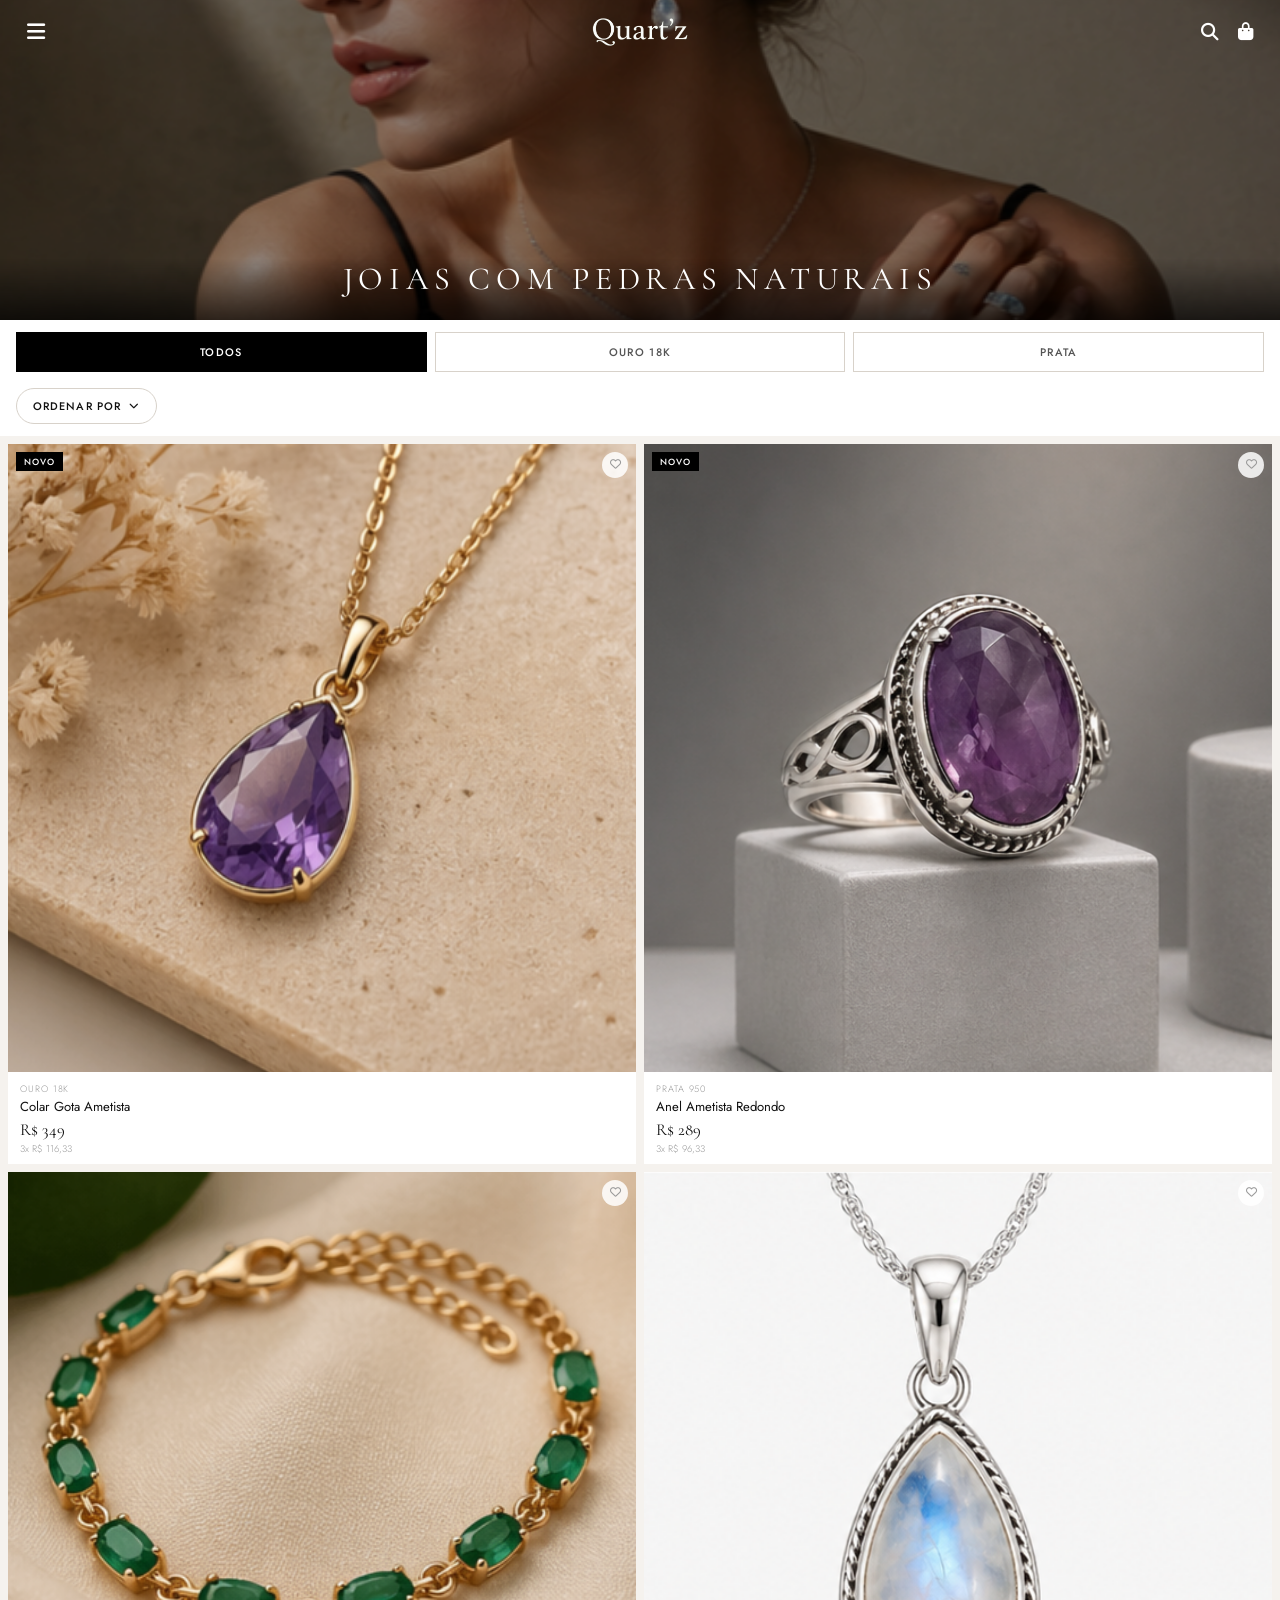
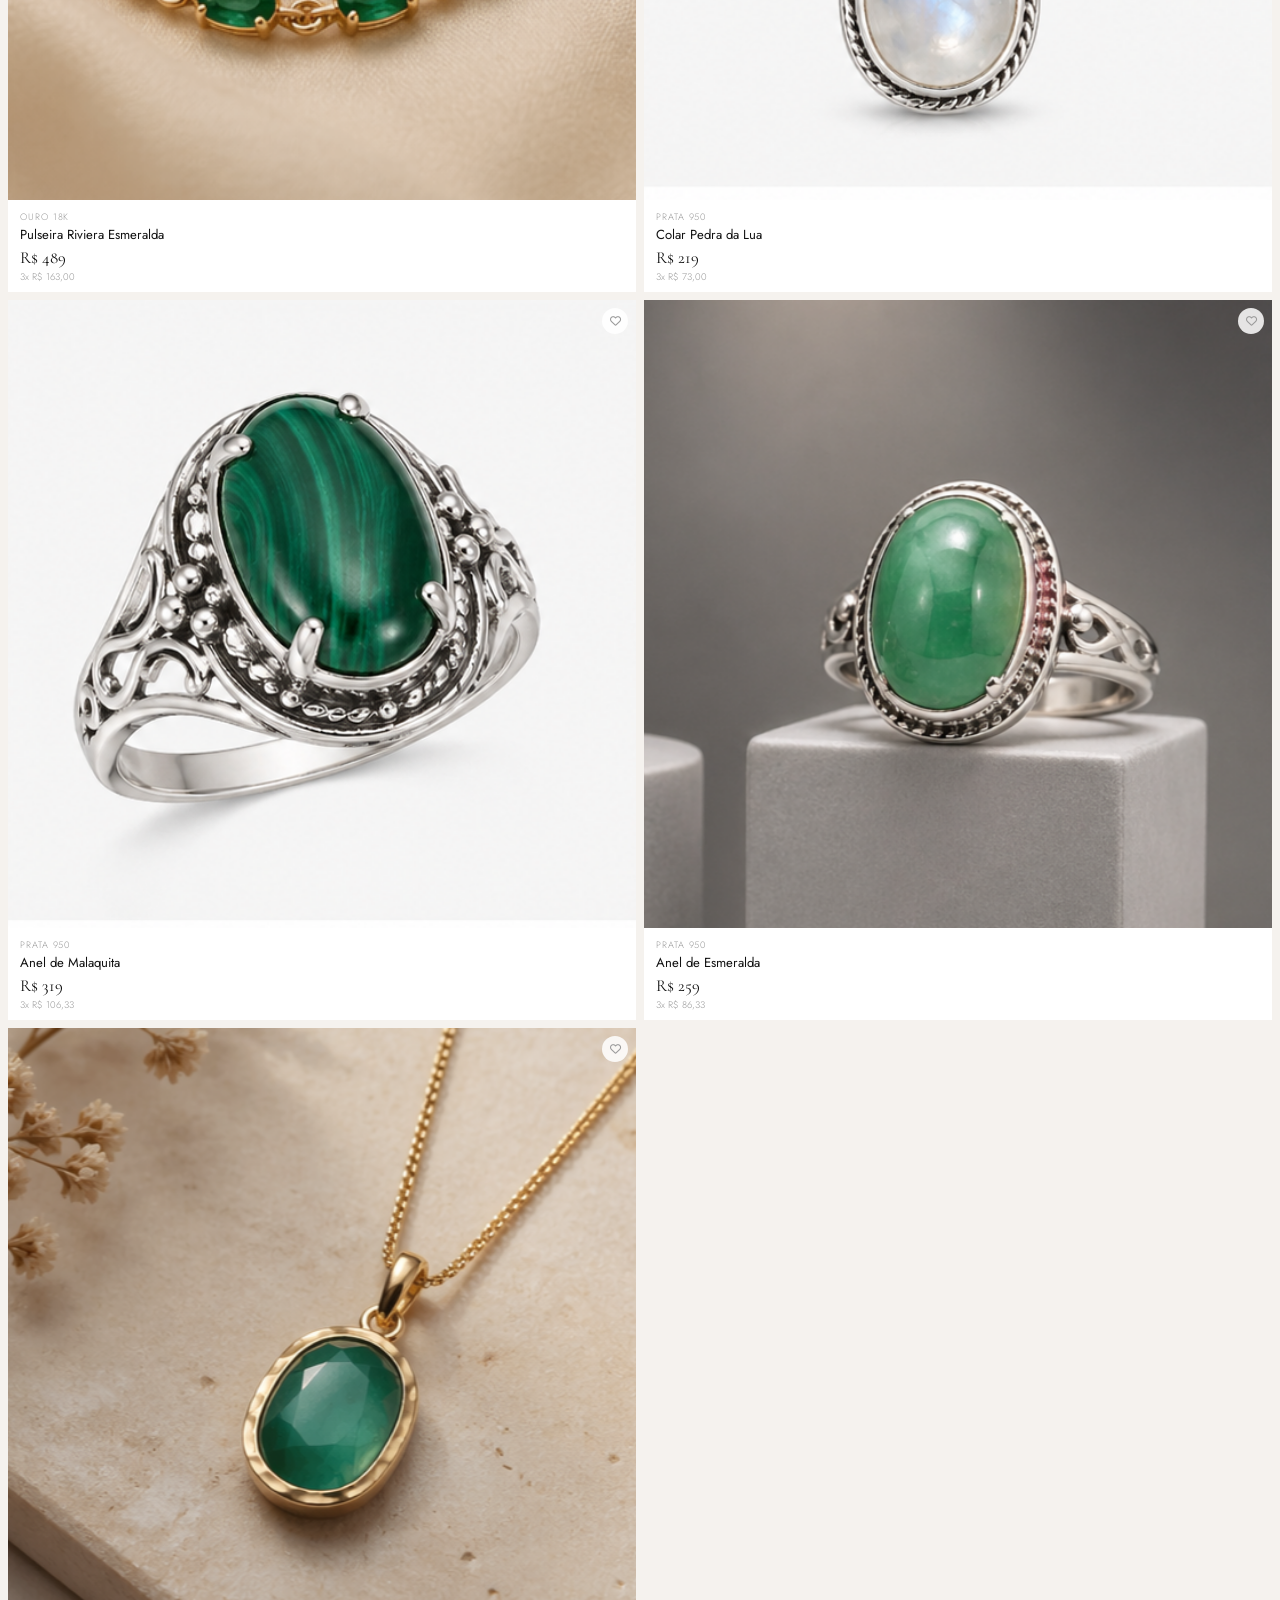
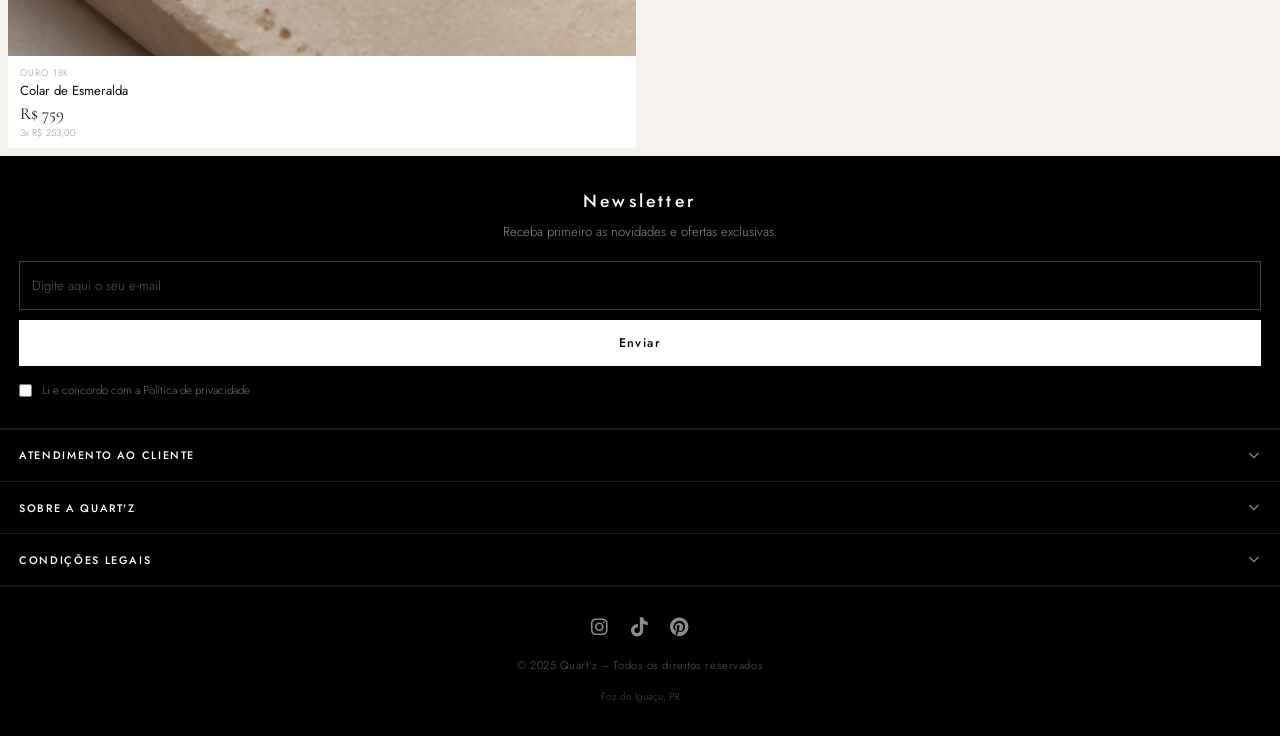
==== commit 3ffc0581: "pagina de produtos concluida layout inicial" ====
--- a/joias.html
+++ b/joias.html
@@ -5,6 +5,7 @@
     <meta name="viewport" content="width=device-width, initial-scale=1.0">
     <title>Quart'z – Joias com Pedras Naturais</title>
     <link rel="stylesheet" href="./src/CSS/variables.css" />
+    <link rel="stylesheet" href="./src/CSS/global.css" />
     <link rel="stylesheet" href="./src/CSS/joias.css" />
     <link rel="stylesheet" href="https://cdnjs.cloudflare.com/ajax/libs/font-awesome/6.5.0/css/all.min.css">
     <link rel="preconnect" href="https://fonts.googleapis.com">
@@ -20,7 +21,7 @@
                 <i class="fa-solid fa-bars"></i>
             </button>
             <div class="logo">
-                <img id="logo-img" src="./src/imagens/logo-branca.png" alt="Logo Quart'z">
+                <img id="logo-img" src="./src/imagens/logo-preta.png" alt="Logo Quart'z">
             </div>
             <div class="navbar-actions">
                 <button class="btn-icon" aria-label="Buscar">
@@ -40,15 +41,15 @@
         </div>
         <div class="joias-hero-track" id="joias-hero-track">
             <div class="joias-hero-slide">
-                <img src="./src/imagens/banner-2-joias.png" alt="">
+                <img src="./src/imagens/banner-1-joias-mobile.png" alt="">
                 <div class="joias-hero-overlay"></div>
             </div>
             <div class="joias-hero-slide">
-                <img src="./src/imagens/banner-joias-2.png" alt="">
+                <img src="./src/imagens/banner-2-joias-mobile.png" alt="">
                 <div class="joias-hero-overlay"></div>
             </div>
             <div class="joias-hero-slide">
-                <img src="./src/imagens/banner-joias-3.png" alt="">
+                <img src="./src/imagens/banner-3-joias-mobile.png" alt="">
                 <div class="joias-hero-overlay"></div>
             </div>
         </div>
@@ -84,7 +85,7 @@
     <!-- ===== GRID DE PRODUTOS ===== -->
     <main class="produtos-grid">
 
-        <div class="produto-card" data-metal="ouro">
+        <div class="produto-card" data-metal="ouro" data-categoria="pingentes" data-ordem-orig="1">
             <div class="produto-imagem">
                 <span class="produto-badge">Novo</span>
                 <button class="produto-favorito"><i class="fa-regular fa-heart"></i></button>
@@ -96,7 +97,7 @@
             <span class="produto-parcelamento">3x R$ 116,33</span>
         </div>
 
-        <div class="produto-card" data-metal="prata">
+        <div class="produto-card" data-metal="prata" data-categoria="aneis" data-ordem-orig="2">
             <div class="produto-imagem">
                 <span class="produto-badge">Novo</span>
                 <button class="produto-favorito"><i class="fa-regular fa-heart"></i></button>
@@ -108,7 +109,7 @@
             <span class="produto-parcelamento">3x R$ 96,33</span>
         </div>
 
-        <div class="produto-card" data-metal="ouro">
+        <div class="produto-card" data-metal="ouro" data-categoria="pulseiras" data-ordem-orig="3">
             <div class="produto-imagem">
                 <button class="produto-favorito"><i class="fa-regular fa-heart"></i></button>
                 <img src="./src/imagens/rivieira.png" alt="Pulseira Riviera Esmeralda">
@@ -119,7 +120,7 @@
             <span class="produto-parcelamento">3x R$ 163,00</span>
         </div>
 
-        <div class="produto-card" data-metal="prata">
+        <div class="produto-card" data-metal="prata" data-categoria="pingentes" data-ordem-orig="4">
             <div class="produto-imagem">
                 <button class="produto-favorito"><i class="fa-regular fa-heart"></i></button>
                 <img src="./src/imagens/colar-lua.png" alt="Colar Pedra da Lua">
@@ -130,7 +131,7 @@
             <span class="produto-parcelamento">3x R$ 73,00</span>
         </div>
 
-        <div class="produto-card" data-metal="prata">
+        <div class="produto-card" data-metal="prata" data-categoria="aneis" data-ordem-orig="5">
             <div class="produto-imagem">
                 <button class="produto-favorito"><i class="fa-regular fa-heart"></i></button>
                 <img src="./src/imagens/anel-prata-malaquita.png" alt="Anel de Malaquita">
@@ -141,7 +142,7 @@
             <span class="produto-parcelamento">3x R$ 106,33</span>
         </div>
 
-        <div class="produto-card" data-metal="prata">
+        <div class="produto-card" data-metal="prata" data-categoria="aneis" data-ordem-orig="6">
             <div class="produto-imagem">
                 <button class="produto-favorito"><i class="fa-regular fa-heart"></i></button>
                 <img src="./src/imagens/anel-verde-prata.png" alt="Anel de Esmeralda">
@@ -152,7 +153,7 @@
             <span class="produto-parcelamento">3x R$ 86,33</span>
         </div>
 
-        <div class="produto-card" data-metal="ouro">
+        <div class="produto-card" data-metal="ouro" data-categoria="pingentes" data-ordem-orig="7">
             <div class="produto-imagem">
                 <button class="produto-favorito"><i class="fa-regular fa-heart"></i></button>
                 <img src="./src/imagens/colar-esmeralda.png" alt="Colar de Esmeralda">
@@ -237,12 +238,8 @@
     <!-- ===== MENU LATERAL ===== -->
     <div id="nav-links" class="menu">
         <div class="menu-header">
-            <button class="btn-close" aria-label="Fechar menu">
-                <i class="fa-solid fa-times"></i>
-            </button>
-            <div class="menu-logo">
-                <img src="./src/imagens/logo-preta.png" alt="Logo Quart'z">
-            </div>
+            <button class="btn-close" aria-label="Fechar menu"><i class="fa-solid fa-times"></i></button>
+            <div class="menu-logo"><img src="./src/imagens/logo-preta.png" alt="Logo Quart'z"></div>
             <hr class="menu-divider">
         </div>
         <div class="menu-auth">
@@ -252,19 +249,17 @@
                 <button class="menu-btn-cadastrar">CADASTRAR</button>
             </div>
         </div>
-        <div class="menu-section">
-            <span class="menu-section-label">COLEÇÕES</span>
+        <div class="menu-section menu-section-principal">
             <ul>
-                <li><a href="#">Joias finas <i class="fa-solid fa-chevron-right"></i></a></li>
-                <li><a href="#">Semi joias de luxo <i class="fa-solid fa-chevron-right"></i></a></li>
-                <li><a href="#">Coleção masculina <i class="fa-solid fa-chevron-right"></i></a></li>
-                <li><a href="#">Diamante de laboratório <i class="fa-solid fa-chevron-right"></i></a></li>
-                <li><a href="#">Lançamentos <i class="fa-solid fa-chevron-right"></i></a></li>
+                <li><a href="joias.html">Joias Finas <i class="fa-solid fa-chevron-right"></i></a></li>
+                <li><a href="#">Semi-Joias de Luxo <i class="fa-solid fa-chevron-right"></i></a></li>
+                <li><a href="#">Diamantes Lab. <i class="fa-solid fa-chevron-right"></i></a></li>
+                <li><a href="#">Coleções <i class="fa-solid fa-chevron-right"></i></a></li>
+                <li><a href="#">Novidades <i class="fa-solid fa-chevron-right"></i></a></li>
                 <li><a href="#">Promoções <i class="fa-solid fa-chevron-right"></i></a></li>
             </ul>
         </div>
-        <hr class="menu-divider">
-        <div class="menu-section">
+        <div class="menu-section-descubra">
             <span class="menu-section-label">DESCUBRA</span>
             <ul>
                 <li><a href="#">Energia das pedras <i class="fa-solid fa-chevron-right"></i></a></li>
@@ -272,28 +267,17 @@
                 <li><a href="#">Nossa história <i class="fa-solid fa-chevron-right"></i></a></li>
             </ul>
         </div>
-        <hr class="menu-divider">
-        <div class="menu-section menu-atendimento">
-            <span class="menu-section-label">ATENDIMENTO</span>
-            <ul>
-                <li><a href="#"><i class="fa-brands fa-whatsapp"></i>Falar no WhatsApp</a></li>
-                <li><a href="#"><i class="fa-regular fa-envelope"></i>contato@quartz.com.br</a></li>
-                <li><a href="#"><i class="fa-solid fa-location-dot"></i>Foz do Iguaçu, PR</a></li>
-            </ul>
-        </div>
-        <hr class="menu-divider">
         <div class="menu-footer">
             <div class="menu-social">
                 <a href="#" aria-label="Instagram"><i class="fa-brands fa-instagram"></i></a>
                 <a href="#" aria-label="TikTok"><i class="fa-brands fa-tiktok"></i></a>
                 <a href="#" aria-label="Pinterest"><i class="fa-brands fa-pinterest"></i></a>
             </div>
-            <p class="menu-copyright">© 2026 Quart'z Joias com Pedras naturais</p>
+            <p class="menu-copyright">© 2026 Quart'z</p>
         </div>
     </div>
 
     <div class="overlay"></div>
-    <script src="./src/js/script.js"></script>
     <script src="./src/js/joias.js"></script>
 </body>
 </html>
--- a/src/CSS/global.css
+++ b/src/CSS/global.css
@@ -0,0 +1,302 @@
+/* ===================================================
+   global.css — estilos compartilhados por todas as páginas
+   Importar APÓS variables.css e ANTES do CSS específico da página
+   =================================================== */
+
+/* ===== RESET & BASE ===== */
+*, *::before, *::after { margin: 0; padding: 0; box-sizing: border-box; }
+html, body { height: 100%; }
+
+body {
+    background-color: var(--bg-principal);
+    color: var(--texto-principal);
+    font-family: 'Jost', sans-serif;
+    font-weight: 300;
+    min-height: 100vh;
+    min-height: 100svh;
+}
+
+a { text-decoration: none; color: inherit; }
+button { cursor: pointer; border: none; background: none; font-family: inherit; }
+
+/* ===== HEADER ===== */
+header {
+    position: fixed;
+    top: 0; left: 0;
+    width: 100%;
+    height: 64px;
+    padding: 0 1.2rem;
+    z-index: 1000;
+    display: flex;
+    align-items: center;
+    transition: transform 0.35s ease, background-color 0.35s ease,
+                border-color 0.35s ease, box-shadow 0.35s ease;
+}
+
+header.header-transparente {
+    background-color: transparent;
+    border-bottom: 1px solid transparent;
+}
+
+header.header-transparente .btn-menu,
+header.header-transparente .btn-icon { color: var(--branco); }
+
+header.header-solido {
+    background-color: var(--bg-header);
+    border-bottom: 1px solid var(--borda);
+    box-shadow: 0 1px 8px rgba(0,0,0,0.06);
+}
+
+header.header-solido .btn-menu,
+header.header-solido .btn-icon { color: var(--texto-principal); }
+
+/* ===== NAVBAR ===== */
+.navbar {
+    display: flex;
+    justify-content: space-between;
+    align-items: center;
+    width: 100%;
+    height: 100%;
+}
+
+.logo {
+    position: absolute;
+    left: 50%;
+    transform: translateX(-50%);
+}
+
+.logo img {
+    height: 28px;
+    display: block;
+    margin: 0 auto;
+}
+
+.btn-menu {
+    font-size: 1.3rem;
+    padding: 8px;
+    -webkit-appearance: none;
+    transition: color 0.3s;
+    color: inherit;
+}
+
+.navbar-actions { display: flex; gap: 0.2rem; }
+
+.btn-icon {
+    font-size: 1.1rem;
+    padding: 8px;
+    transition: color 0.3s;
+    color: inherit;
+}
+
+/* ===== OVERLAY ===== */
+.overlay {
+    position: fixed;
+    inset: 0;
+    background-color: var(--preto);
+    opacity: 0;
+    pointer-events: none;
+    transition: opacity 0.3s ease;
+    z-index: 1001;
+}
+.overlay.show { opacity: 0.5; pointer-events: all; }
+
+/* ===== MENU LATERAL ===== */
+.menu {
+    position: fixed;
+    top: 0; left: -100%;
+    width: 78%;
+    max-width: 320px;
+    height: 100vh;
+    height: 100svh;
+    background-color: var(--branco);
+    border-right: 1px solid var(--borda);
+    display: flex;
+    flex-direction: column;
+    transition: left 0.3s ease;
+    z-index: 1050;
+    overflow-y: auto;
+    -ms-overflow-style: none;
+    scrollbar-width: none;
+}
+.menu::-webkit-scrollbar { display: none; }
+.menu.show { left: 0; }
+
+.menu-header {
+    padding: 0.8rem 1.2rem 0;
+    flex-shrink: 0;
+}
+
+.btn-close {
+    font-size: 1.1rem;
+    color: var(--texto-secundario);
+    padding: 4px;
+    display: block;
+    margin-left: auto;
+    margin-bottom: 0.5rem;
+}
+
+.menu-logo {
+    text-align: center;
+    padding: 0.5rem 0 1rem;
+}
+
+.menu-logo img {
+    height: 40px;
+    width: auto;
+    display: block;
+    margin: auto;
+}
+
+.menu-divider {
+    border: none;
+    border-top: 1px solid var(--borda);
+    margin: 0;
+}
+
+/* auth */
+.menu-auth {
+    padding: 0.8rem 1.2rem;
+    background-color: rgba(237,233,227,0.45);
+    flex-shrink: 0;
+}
+
+.menu-auth p {
+    font-size: 0.78rem;
+    color: var(--texto-secundario);
+    margin-bottom: 0.6rem;
+}
+
+.menu-auth-buttons { display: flex; gap: 0.5rem; }
+
+.menu-btn-entrar {
+    flex: 1;
+    padding: 10px 0;
+    border: 1px solid var(--destaque);
+    color: var(--destaque);
+    font-family: 'Jost', sans-serif;
+    font-size: 0.68rem;
+    font-weight: 500;
+    letter-spacing: 0.1em;
+    background: transparent;
+    cursor: pointer;
+}
+
+.menu-btn-cadastrar {
+    flex: 1;
+    padding: 10px 0;
+    background-color: var(--preto);
+    color: var(--branco);
+    font-family: 'Jost', sans-serif;
+    font-size: 0.68rem;
+    font-weight: 500;
+    letter-spacing: 0.1em;
+    border: none;
+    cursor: pointer;
+}
+
+/* seção principal — itens grandes */
+.menu-section-principal {
+    padding: 0;
+    background-color: var(--branco);
+    flex-shrink: 0;
+}
+
+.menu-section-principal ul { list-style: none; }
+
+.menu-section-principal ul li {
+    border-bottom: 1px solid var(--borda);
+}
+
+.menu-section-principal ul li a {
+    display: flex;
+    justify-content: space-between;
+    align-items: center;
+    padding: 14px 1.2rem;
+    font-size: 1.1rem;
+    font-weight: 300;
+    color: var(--texto-principal);
+    letter-spacing: 0.01em;
+    transition: color 0.2s;
+}
+
+.menu-section-principal ul li a:hover { color: var(--destaque-escuro); }
+
+.menu-section-principal ul li a i.fa-chevron-right {
+    font-size: 0.6rem;
+    color: var(--texto-muted);
+}
+
+/* seção descubra — empurrada para o rodapé */
+.menu-section-descubra {
+    margin-top: auto;
+    padding: 0.8rem 1.2rem;
+    background-color: var(--branco);
+    border-top: 1px solid var(--borda);
+    flex-shrink: 0;
+}
+
+.menu-section-descubra .menu-section-label {
+    font-size: 0.6rem;
+    letter-spacing: 0.22em;
+    color: var(--texto-secundario);
+    font-weight: 500;
+    display: block;
+    margin-bottom: 0.4rem;
+    text-transform: uppercase;
+}
+
+.menu-section-descubra ul { list-style: none; }
+
+.menu-section-descubra ul li {
+    border-bottom: 1px solid var(--borda);
+}
+
+.menu-section-descubra ul li:last-child { border-bottom: none; }
+
+.menu-section-descubra ul li a {
+    display: flex;
+    justify-content: space-between;
+    align-items: center;
+    padding: 11px 0;
+    font-size: 0.9rem;
+    font-weight: 300;
+    color: var(--texto-principal);
+    transition: color 0.2s;
+}
+
+.menu-section-descubra ul li a:hover { color: var(--preto); }
+
+.menu-section-descubra ul li a i.fa-chevron-right {
+    font-size: 0.6rem;
+    color: var(--texto-muted);
+}
+
+/* rodapé do menu */
+.menu-footer {
+    padding: 1rem 1.2rem;
+    text-align: center;
+    background-color: var(--bg-card);
+    border-top: 1px solid var(--borda);
+    flex-shrink: 0;
+}
+
+.menu-social {
+    display: flex;
+    justify-content: center;
+    gap: 1.4rem;
+    margin-bottom: 0.6rem;
+}
+
+.menu-social a {
+    font-size: 1.1rem;
+    color: var(--texto-secundario);
+    transition: color 0.2s;
+}
+
+.menu-social a:hover { color: var(--preto); }
+
+.menu-copyright {
+    font-size: 0.65rem;
+    color: var(--texto-muted);
+    letter-spacing: 0.05em;
+}
--- a/src/CSS/joias.css
+++ b/src/CSS/joias.css
@@ -76,20 +76,18 @@
 .joias-hero {
     position: relative;
     width: 100%;
-    height: 42vw;
-    max-height: 260px;
-    min-height: 160px;
+    height: 56vw;
+    max-height: 320px;
+    min-height: 180px;
     overflow: hidden;
     user-select: none;
 }
 
-/* apenas o conteúdo interno não é interativo */
 .joias-hero-track,
 .joias-hero-slide,
 .joias-hero-slide img,
 .joias-hero-overlay { pointer-events: none; }
 
-/* título na parte inferior — sem linha decorativa */
 .joias-hero-titulo {
     position: absolute;
     bottom: 0; left: 0; right: 0;
@@ -104,30 +102,37 @@
 
 .joias-hero-titulo h1 {
     font-family: 'Cormorant Garamond', serif;
-    font-size: clamp(1.3rem, 4.5vw, 2.2rem);
+    font-size: clamp(1.1rem, 4vw, 2rem);
     font-weight: 400;
     color: var(--branco);
     letter-spacing: 0.18em;
     text-align: center;
-    white-space: nowrap; /* força uma linha só */
-}
-
+    white-space: nowrap;
+}
+
+/* track ocupa exatamente 100% da section — sem vazamento */
 .joias-hero-track {
     display: flex;
-    width: 100%; height: 100%;
+    width: 100%;
+    height: 100%;
     transition: transform 0.9s ease;
+    will-change: transform;
 }
 
 .joias-hero-slide {
     position: relative;
-    min-width: 100%; height: 100%;
+    min-width: 100%;
+    width: 100%;
+    height: 100%;
     flex-shrink: 0;
+    overflow: hidden;
 }
 
 .joias-hero-slide img {
-    width: 100%; height: 100%;
+    width: 100%;
+    height: 100%;
     object-fit: cover;
-    object-position: center top;
+    object-position: center center;
     display: block;
 }
 
@@ -202,19 +207,20 @@
 .btn-ordenar i { font-size: 0.6rem; transition: transform 0.25s ease; }
 .btn-ordenar.aberto i { transform: rotate(180deg); }
 
-/* dropdown de opções */
+/* dropdown — fixo à esquerda do wrapper, não sai da tela */
 .ordenar-dropdown {
     display: none;
     position: absolute;
     top: calc(100% + 6px);
-    right: 0;
+    left: 0;
     background-color: var(--branco);
     border: 1px solid var(--borda);
     border-radius: 8px;
-    box-shadow: 0 4px 16px rgba(0,0,0,0.08);
+    box-shadow: 0 4px 16px rgba(0,0,0,0.1);
     overflow: hidden;
-    z-index: 100;
-    min-width: 160px;
+    z-index: 200;
+    min-width: 180px;
+    max-width: calc(100vw - 32px);
 }
 
 .ordenar-dropdown.aberto { display: block; }
@@ -239,6 +245,13 @@
 .ordenar-opcao:hover { background-color: var(--bg-card); }
 .ordenar-opcao.ativo { font-weight: 500; color: var(--preto); }
 
+/* opção ativa com checkmark visual */
+.ordenar-opcao.ativo {
+    font-weight: 500;
+    color: var(--preto);
+    background-color: var(--bg-card);
+}
+
 /* ===== GRID DE PRODUTOS ===== */
 .produtos-grid {
     display: grid;
@@ -338,45 +351,3 @@
 .rodape-copyright { font-size: 0.7rem; color: rgba(255,255,255,0.35); letter-spacing: 0.05em; text-align: center; }
 .rodape-cnpj { font-size: 0.65rem; color: rgba(255,255,255,0.25); text-align: center; }
 
-/* ===== MENU LATERAL ===== */
-.menu {
-    position: fixed; top: 0; left: -100%;
-    width: 78%; max-width: 320px;
-    height: 100vh; height: 100svh;
-    background-color: var(--branco);
-    border-right: 1px solid var(--borda);
-    display: flex; flex-direction: column;
-    transition: left 0.3s ease; z-index: 1050;
-    overflow-y: auto; -ms-overflow-style: none; scrollbar-width: none;
-}
-.menu::-webkit-scrollbar { display: none; }
-.menu.show { left: 0; }
-
-.menu-header { padding: 0.8rem 1.2rem 0; flex-shrink: 0; }
-.btn-close { font-size: 1.1rem; color: var(--texto-secundario); padding: 4px; display: block; margin-left: auto; margin-bottom: 0.5rem; }
-.menu-logo { text-align: center; padding: 0.3rem 0 0.8rem; }
-.menu-logo img { height: 22px; width: auto; display: block; margin: auto; }
-.menu-divider { border: none; border-top: 1px solid var(--borda); margin: 0; }
-
-.menu-auth { padding: 0.8rem 1.2rem; background-color: var(--bg-card); flex-shrink: 0; }
-.menu-auth p { font-size: 0.75rem; color: var(--texto-secundario); margin-bottom: 0.6rem; }
-.menu-auth-buttons { display: flex; gap: 0.5rem; }
-.menu-btn-entrar { flex: 1; padding: 9px 0; border: 1px solid var(--destaque); color: var(--destaque); font-family: 'Jost', sans-serif; font-size: 0.65rem; font-weight: 500; letter-spacing: 0.1em; background: transparent; cursor: pointer; }
-.menu-btn-cadastrar { flex: 1; padding: 9px 0; background-color: var(--preto); color: var(--branco); font-family: 'Jost', sans-serif; font-size: 0.65rem; font-weight: 500; letter-spacing: 0.1em; border: none; cursor: pointer; }
-
-.menu-section { padding: 0.8rem 1.2rem; background-color: var(--branco); flex-shrink: 0; }
-.menu-section-label { font-size: 0.58rem; letter-spacing: 0.2em; color: var(--texto-muted); font-weight: 500; display: block; margin-bottom: 0.6rem; text-transform: uppercase; }
-.menu-section ul { list-style: none; }
-.menu-section ul li { border-bottom: 1px solid var(--borda); }
-.menu-section ul li:last-child { border-bottom: none; }
-.menu-section ul li a { display: flex; justify-content: space-between; align-items: center; padding: 11px 0; font-size: 0.95rem; font-weight: 300; color: var(--texto-principal); transition: color 0.2s; }
-.menu-section ul li a:hover { color: var(--destaque-escuro); }
-.menu-section ul li a i.fa-chevron-right { font-size: 0.6rem; color: var(--texto-muted); }
-.menu-atendimento ul li a { gap: 0.75rem; justify-content: flex-start; font-size: 0.88rem; }
-.menu-atendimento ul li a i { font-size: 1rem; color: var(--destaque-claro); width: 20px; text-align: center; flex-shrink: 0; }
-
-.menu-footer { margin-top: auto; padding: 1rem 1.2rem; text-align: center; background-color: var(--bg-card); border-top: 1px solid var(--borda); flex-shrink: 0; }
-.menu-social { display: flex; justify-content: center; gap: 1.4rem; margin-bottom: 0.6rem; }
-.menu-social a { font-size: 1.1rem; color: var(--texto-secundario); transition: color 0.2s; }
-.menu-social a:hover { color: var(--preto); }
-.menu-copyright { font-size: 0.65rem; color: var(--texto-muted); letter-spacing: 0.05em; }
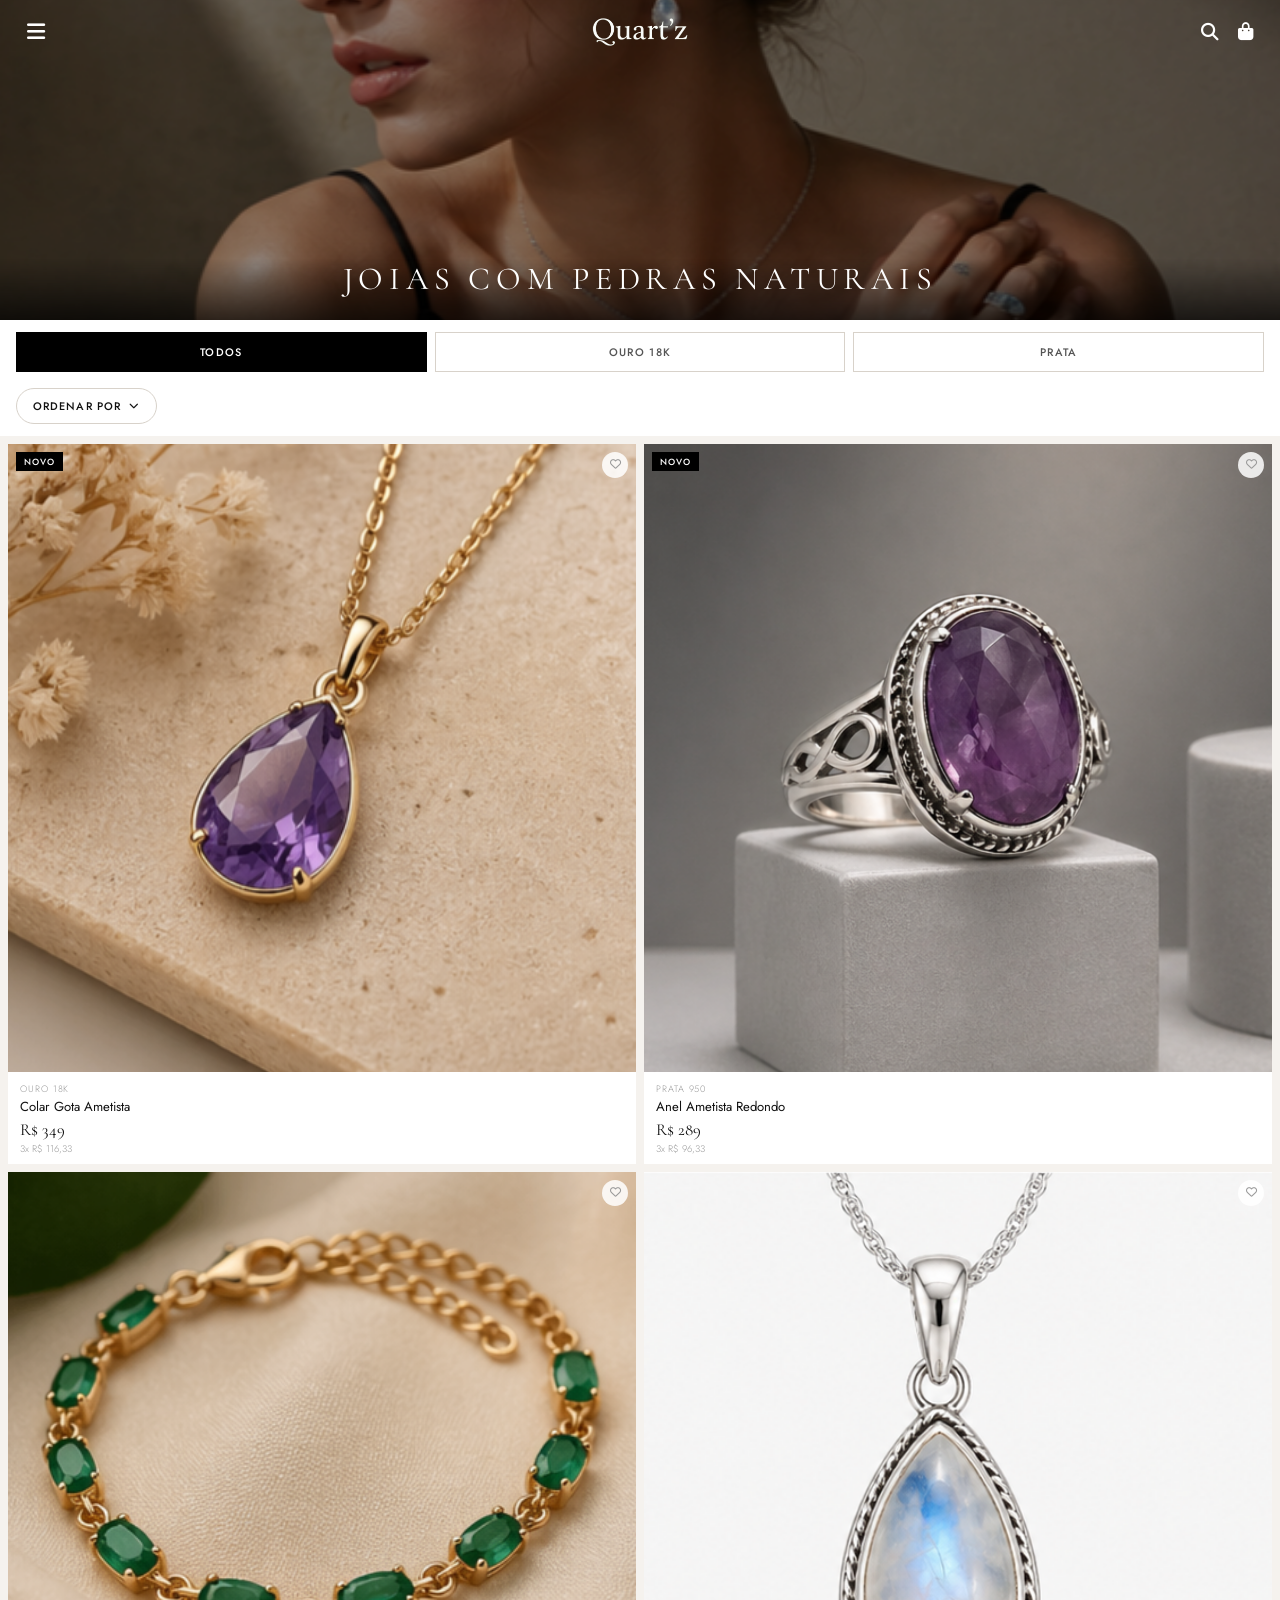
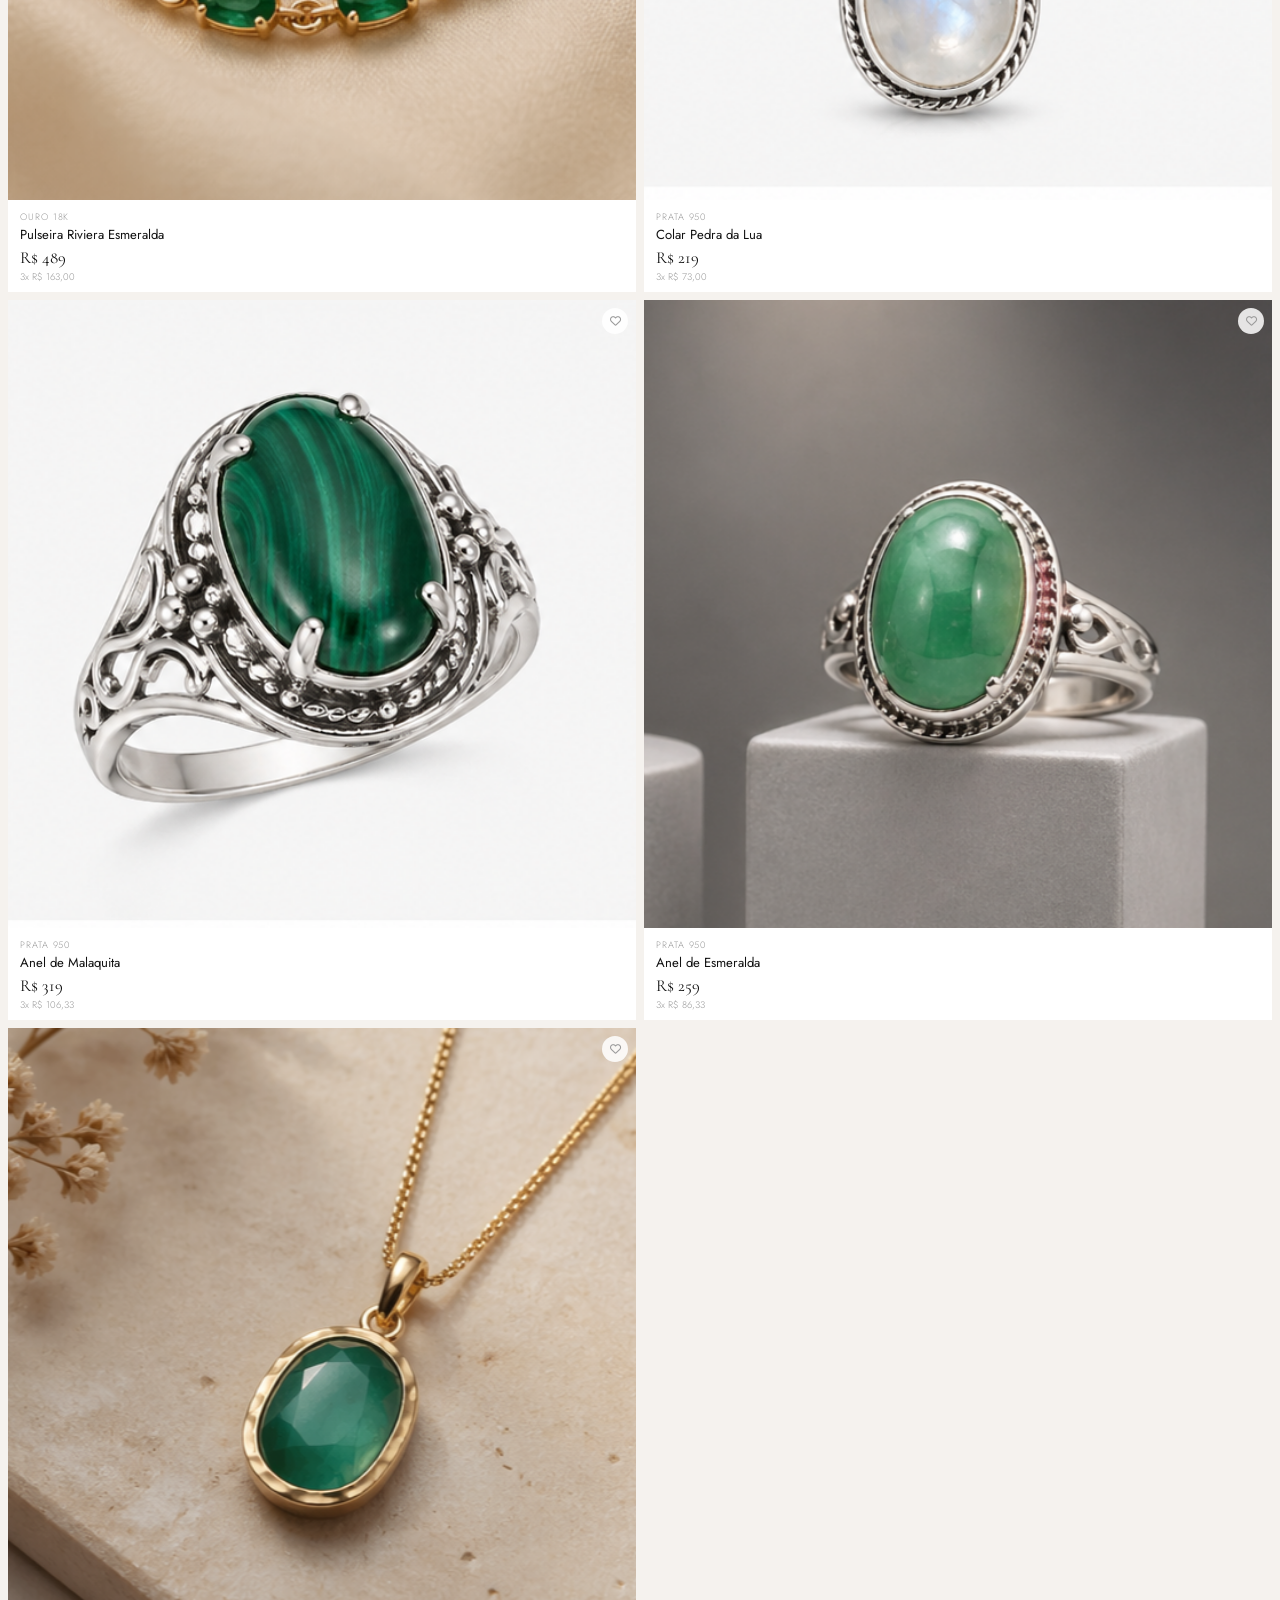
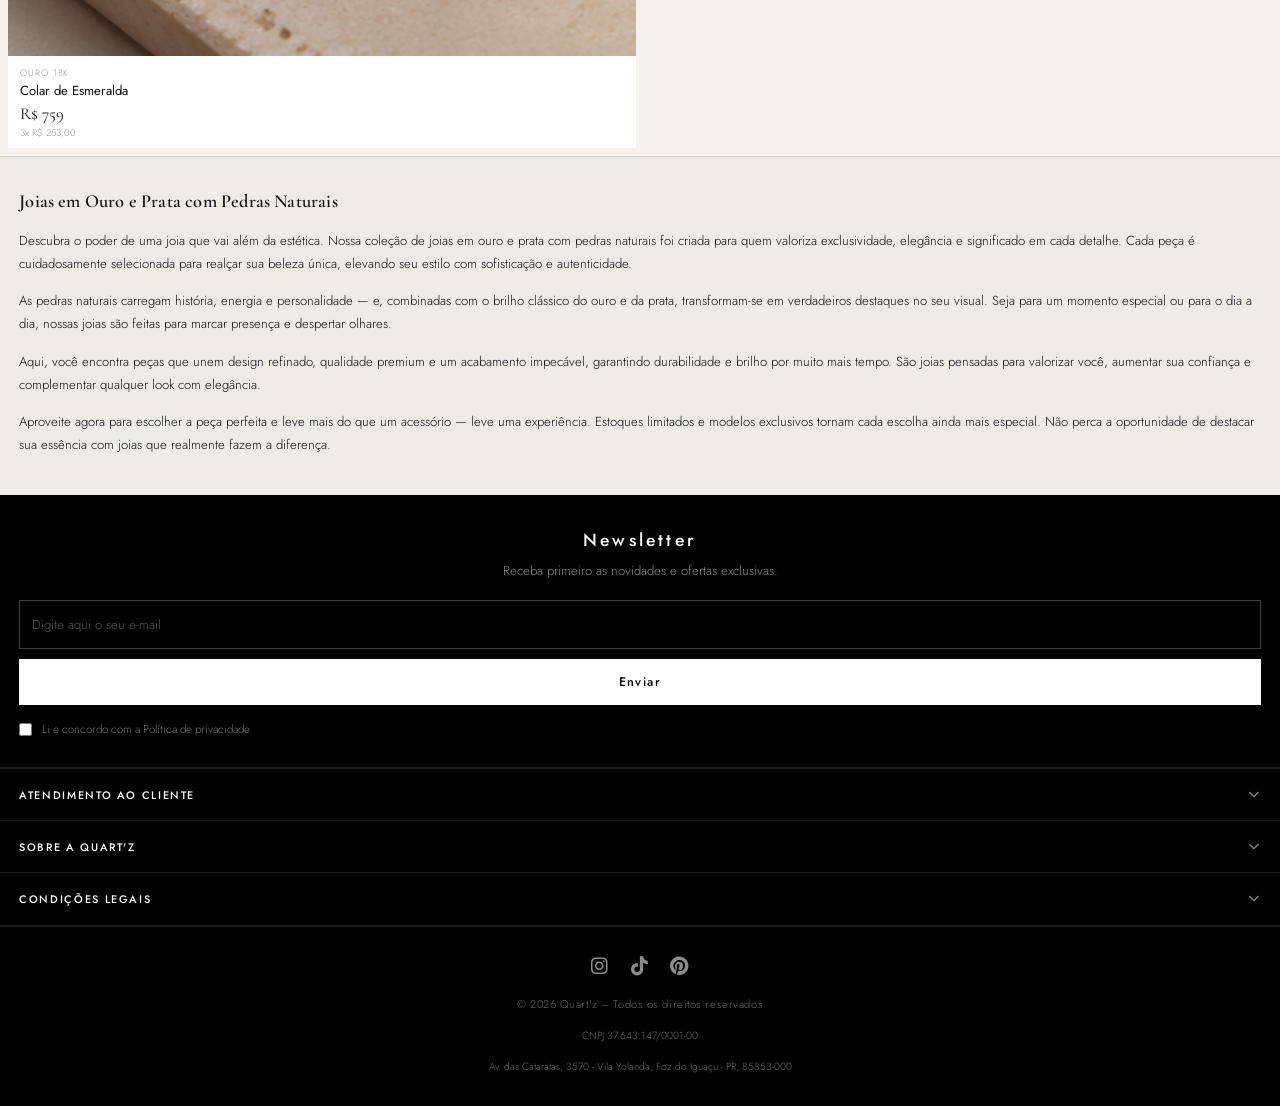
==== commit abd7da04: "alteracoes visuais e ajustes home e produtos" ====
--- a/joias.html
+++ b/joias.html
@@ -20,9 +20,9 @@
             <button class="btn-menu" aria-label="Abrir menu">
                 <i class="fa-solid fa-bars"></i>
             </button>
-            <div class="logo">
+            <a href="index.html" class="logo">
                 <img id="logo-img" src="./src/imagens/logo-preta.png" alt="Logo Quart'z">
-            </div>
+            </a>
             <div class="navbar-actions">
                 <button class="btn-icon" aria-label="Buscar">
                     <i class="fa-solid fa-magnifying-glass"></i>
@@ -166,6 +166,15 @@
 
     </main>
 
+    <!-- ===== TEXTO SEO ===== -->
+    <section class="seo-texto">
+        <h2>Joias em Ouro e Prata com Pedras Naturais</h2>
+        <p>Descubra o poder de uma joia que vai além da estética. Nossa coleção de joias em ouro e prata com pedras naturais foi criada para quem valoriza exclusividade, elegância e significado em cada detalhe. Cada peça é cuidadosamente selecionada para realçar sua beleza única, elevando seu estilo com sofisticação e autenticidade.</p>
+        <p>As pedras naturais carregam história, energia e personalidade — e, combinadas com o brilho clássico do ouro e da prata, transformam-se em verdadeiros destaques no seu visual. Seja para um momento especial ou para o dia a dia, nossas joias são feitas para marcar presença e despertar olhares.</p>
+        <p>Aqui, você encontra peças que unem design refinado, qualidade premium e um acabamento impecável, garantindo durabilidade e brilho por muito mais tempo. São joias pensadas para valorizar você, aumentar sua confiança e complementar qualquer look com elegância.</p>
+        <p>Aproveite agora para escolher a peça perfeita e leve mais do que um acessório — leve uma experiência. Estoques limitados e modelos exclusivos tornam cada escolha ainda mais especial. Não perca a oportunidade de destacar sua essência com joias que realmente fazem a diferença.</p>
+    </section>
+
     <!-- ===== RODAPÉ ===== -->
     <footer class="rodape">
         <div class="rodape-newsletter">
@@ -230,8 +239,9 @@
                 <a href="#" aria-label="TikTok"><i class="fa-brands fa-tiktok"></i></a>
                 <a href="#" aria-label="Pinterest"><i class="fa-brands fa-pinterest"></i></a>
             </div>
-            <p class="rodape-copyright">© 2025 Quart'z – Todos os direitos reservados</p>
-            <p class="rodape-cnpj">Foz do Iguaçu, PR</p>
+            <p class="rodape-copyright">© 2026 Quart'z – Todos os direitos reservados</p>
+            <p class="rodape-cnpj">CNPJ 37.643.147/0001-00</p>
+            <p class="rodape-localizacao">Av. das Cataratas, 3570 - Vila Yolanda, Foz do Iguaçu - PR, 85853-000</p>
         </div>
     </footer>
 
@@ -239,7 +249,7 @@
     <div id="nav-links" class="menu">
         <div class="menu-header">
             <button class="btn-close" aria-label="Fechar menu"><i class="fa-solid fa-times"></i></button>
-            <div class="menu-logo"><img src="./src/imagens/logo-preta.png" alt="Logo Quart'z"></div>
+            <a href="index.html" class="menu-logo"><img src="./src/imagens/logo-preta.png" alt="Logo Quart'z"></a>
             <hr class="menu-divider">
         </div>
         <div class="menu-auth">
--- a/src/CSS/global.css
+++ b/src/CSS/global.css
@@ -211,8 +211,8 @@
     display: flex;
     justify-content: space-between;
     align-items: center;
-    padding: 14px 1.2rem;
-    font-size: 1.1rem;
+    padding: 12px 1.2rem;
+    font-size: 1rem;
     font-weight: 300;
     color: var(--texto-principal);
     letter-spacing: 0.01em;
--- a/src/CSS/joias.css
+++ b/src/CSS/joias.css
@@ -115,7 +115,7 @@
     display: flex;
     width: 100%;
     height: 100%;
-    transition: transform 0.9s ease;
+    transition: transform 1.9s cubic-bezier(0.65, 0, 0.35, 1);
     will-change: transform;
 }
 
@@ -319,6 +319,35 @@
 
 .produto-card.oculto { display: none; }
 
+/* ===== TEXTO SEO ===== */
+.seo-texto {
+    background-color: var(--bg-secao);
+    padding: 2rem 1.2rem 2.4rem;
+    border-top: 1px solid var(--borda);
+}
+
+.seo-texto h2 {
+    font-family: 'Cormorant Garamond', serif;
+    font-size: 1.15rem;
+    font-weight: 600;
+    color: var(--texto-principal);
+    margin-bottom: 1rem;
+    line-height: 1.35;
+    letter-spacing: 0.01em;
+}
+
+.seo-texto p {
+    font-size: 0.82rem;
+    color: var(--texto-principal);
+    line-height: 1.75;
+    font-weight: 300;
+    margin-bottom: 0.9rem;
+}
+
+.seo-texto p:last-child {
+    margin-bottom: 0;
+}
+
 /* ===== RODAPÉ ===== */
 .rodape { background-color: var(--preto); color: var(--branco); }
 
@@ -348,6 +377,7 @@
 .rodape-social { display: flex; gap: 1.4rem; }
 .rodape-social a { font-size: 1.2rem; color: rgba(255,255,255,0.55); transition: color 0.2s; }
 .rodape-social a:hover { color: var(--branco); }
-.rodape-copyright { font-size: 0.7rem; color: rgba(255,255,255,0.35); letter-spacing: 0.05em; text-align: center; }
-.rodape-cnpj { font-size: 0.65rem; color: rgba(255,255,255,0.25); text-align: center; }
-
+.rodape-copyright { font-size: 0.7rem; color: rgba(255, 255, 255, 0.418); letter-spacing: 0.05em; text-align: center; }
+.rodape-cnpj { font-size: 0.65rem; color: rgba(255, 255, 255, 0.418); text-align: center; }
+.rodape-localizacao { font-size: 0.65rem; color: rgba(255, 255, 255, 0.418); text-align: center; }
+
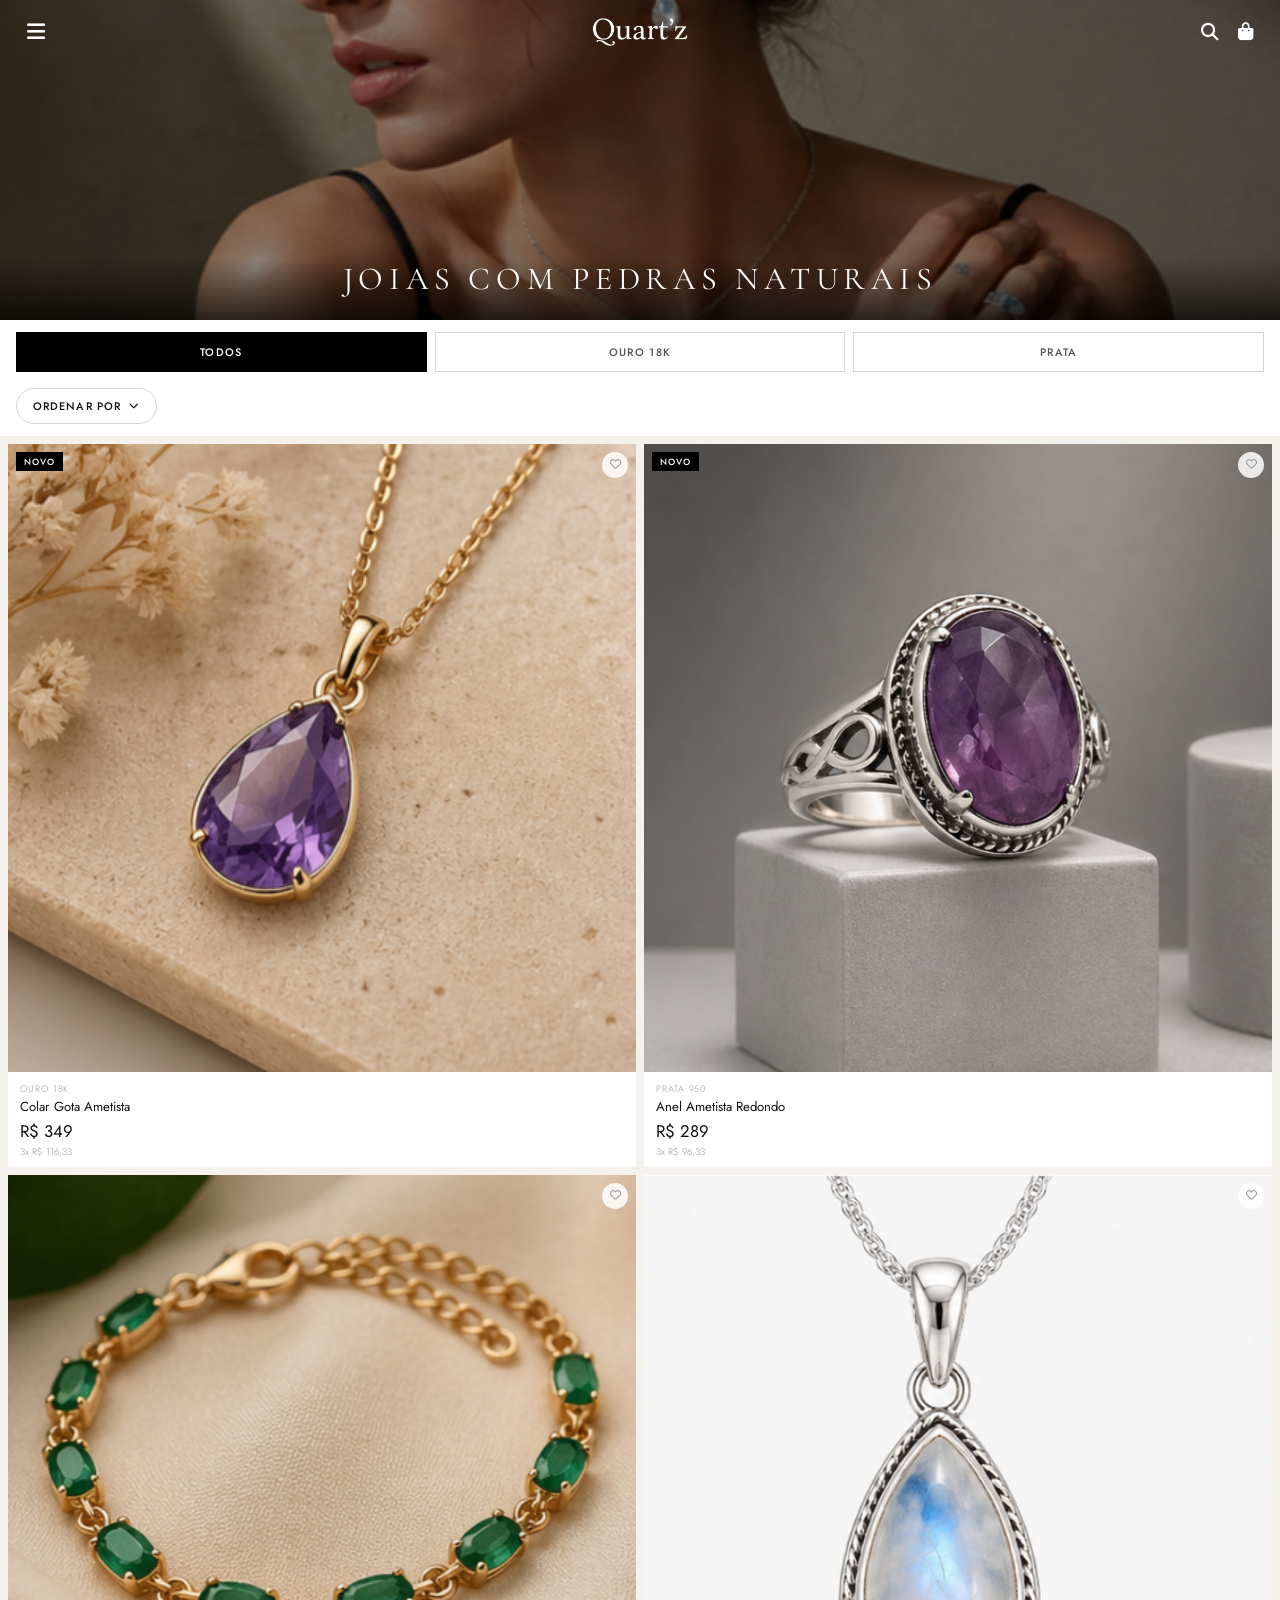
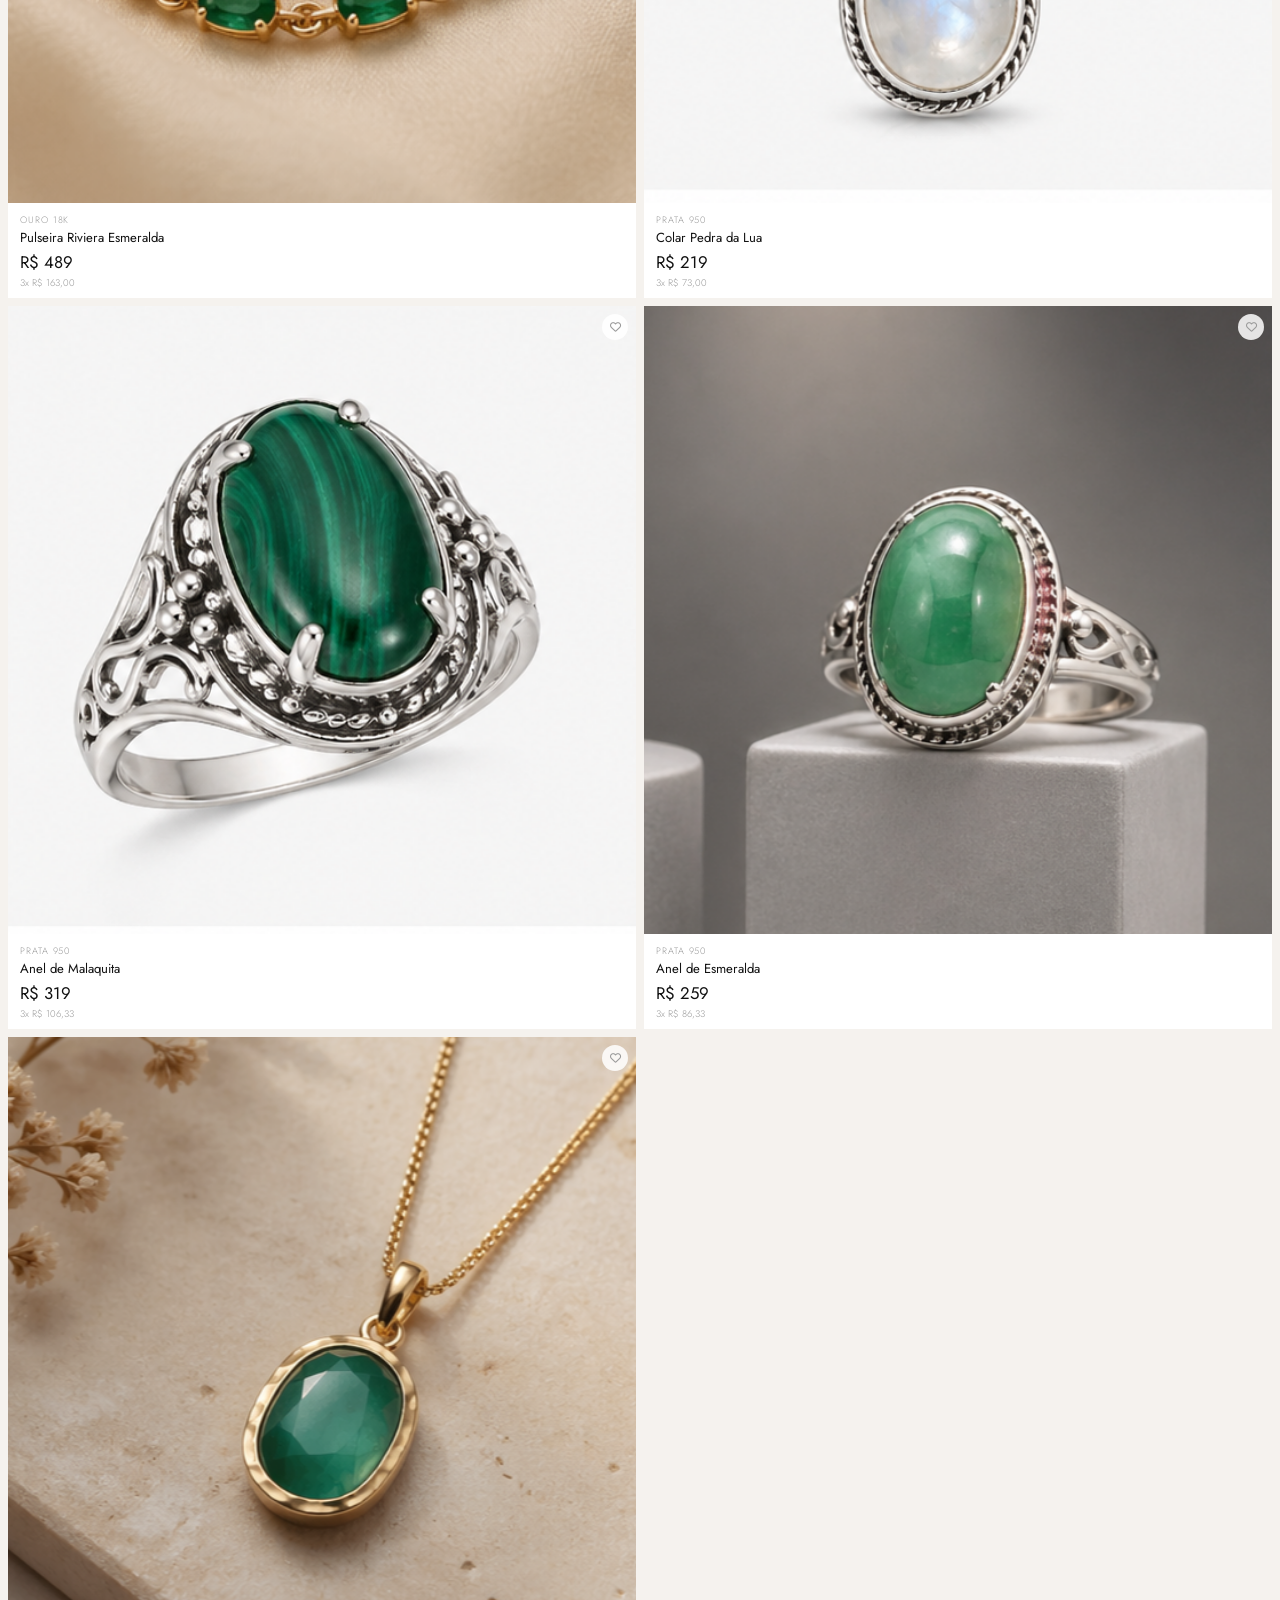
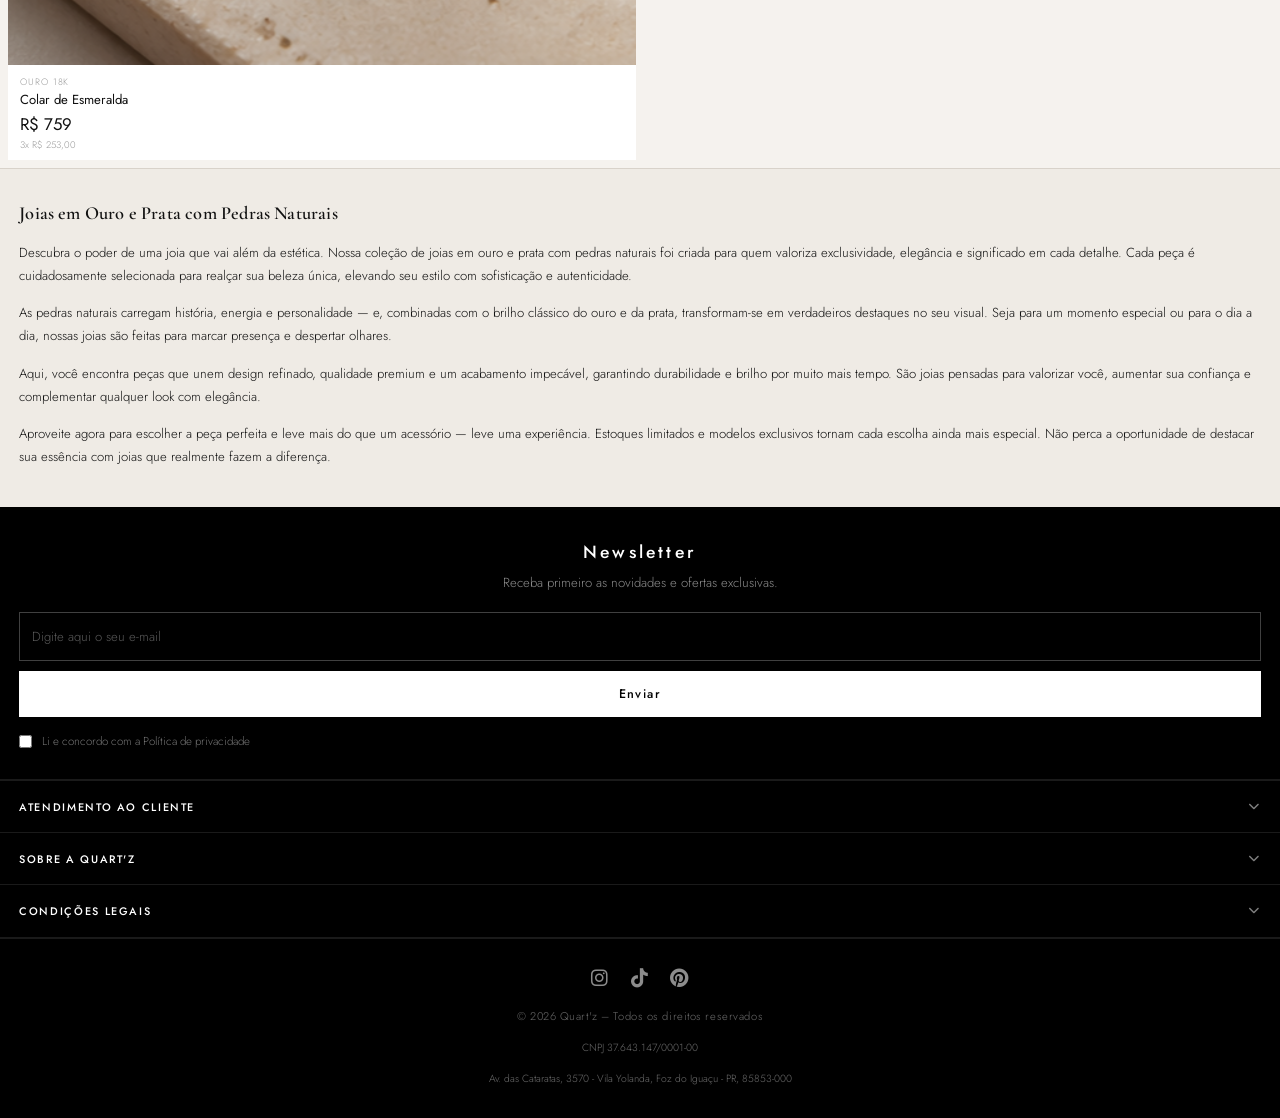
==== commit 3ef08753: "ajustes de fontes e menu lateral" ====
--- a/joias.html
+++ b/joias.html
@@ -247,44 +247,36 @@
 
     <!-- ===== MENU LATERAL ===== -->
     <div id="nav-links" class="menu">
+
         <div class="menu-header">
             <button class="btn-close" aria-label="Fechar menu"><i class="fa-solid fa-times"></i></button>
-            <a href="index.html" class="menu-logo"><img src="./src/imagens/logo-preta.png" alt="Logo Quart'z"></a>
-            <hr class="menu-divider">
-        </div>
-        <div class="menu-auth">
-            <p>Olá, faça login ou cadastre-se</p>
-            <div class="menu-auth-buttons">
-                <button class="menu-btn-entrar">ENTRAR</button>
-                <button class="menu-btn-cadastrar">CADASTRAR</button>
-            </div>
-        </div>
+        </div>
+
         <div class="menu-section menu-section-principal">
             <ul>
                 <li><a href="joias.html">Joias Finas <i class="fa-solid fa-chevron-right"></i></a></li>
-                <li><a href="#">Semi-Joias de Luxo <i class="fa-solid fa-chevron-right"></i></a></li>
+                <li><a href="semi.html">Semi-Joias de Luxo <i class="fa-solid fa-chevron-right"></i></a></li>
                 <li><a href="#">Diamantes Lab. <i class="fa-solid fa-chevron-right"></i></a></li>
                 <li><a href="#">Coleções <i class="fa-solid fa-chevron-right"></i></a></li>
                 <li><a href="#">Novidades <i class="fa-solid fa-chevron-right"></i></a></li>
                 <li><a href="#">Promoções <i class="fa-solid fa-chevron-right"></i></a></li>
+                <li><a href="#" class="menu-item-conta"><i class="fa-regular fa-user"></i> Conta <i class="fa-solid fa-chevron-right"></i></a></li>
             </ul>
         </div>
+
+        <div class="menu-spacer"></div>
+
         <div class="menu-section-descubra">
-            <span class="menu-section-label">DESCUBRA</span>
+            <div class="menu-logo-bottom">
+                <img src="./src/imagens/logo-preta.png" alt="Quart'z">
+            </div>
             <ul>
                 <li><a href="#">Energia das pedras <i class="fa-solid fa-chevron-right"></i></a></li>
                 <li><a href="#">Como cuidar das joias <i class="fa-solid fa-chevron-right"></i></a></li>
                 <li><a href="#">Nossa história <i class="fa-solid fa-chevron-right"></i></a></li>
             </ul>
         </div>
-        <div class="menu-footer">
-            <div class="menu-social">
-                <a href="#" aria-label="Instagram"><i class="fa-brands fa-instagram"></i></a>
-                <a href="#" aria-label="TikTok"><i class="fa-brands fa-tiktok"></i></a>
-                <a href="#" aria-label="Pinterest"><i class="fa-brands fa-pinterest"></i></a>
-            </div>
-            <p class="menu-copyright">© 2026 Quart'z</p>
-        </div>
+
     </div>
 
     <div class="overlay"></div>
--- a/src/CSS/global.css
+++ b/src/CSS/global.css
@@ -122,7 +122,7 @@
 .menu.show { left: 0; }
 
 .menu-header {
-    padding: 0.8rem 1.2rem 0;
+    padding: 0.8rem 1.2rem 0.4rem;
     flex-shrink: 0;
 }
 
@@ -132,69 +132,31 @@
     padding: 4px;
     display: block;
     margin-left: auto;
-    margin-bottom: 0.5rem;
-}
-
-.menu-logo {
+}
+
+/* espaçador empurra descubra para o fundo */
+.menu-spacer { flex: 1; }
+
+/* logo pequena acima do descubra */
+.menu-logo-bottom {
+    display: block;
     text-align: center;
-    padding: 0.5rem 0 1rem;
-}
-
-.menu-logo img {
-    height: 40px;
+    padding: 1rem 0 0.8rem;
+}
+
+.menu-logo-bottom img {
+    height: 20px;
     width: auto;
     display: block;
     margin: auto;
-}
-
-.menu-divider {
-    border: none;
-    border-top: 1px solid var(--borda);
-    margin: 0;
-}
-
-/* auth */
-.menu-auth {
-    padding: 0.8rem 1.2rem;
-    background-color: rgba(237,233,227,0.45);
-    flex-shrink: 0;
-}
-
-.menu-auth p {
-    font-size: 0.78rem;
-    color: var(--texto-secundario);
-    margin-bottom: 0.6rem;
-}
-
-.menu-auth-buttons { display: flex; gap: 0.5rem; }
-
-.menu-btn-entrar {
-    flex: 1;
-    padding: 10px 0;
-    border: 1px solid var(--destaque);
-    color: var(--destaque);
-    font-family: 'Jost', sans-serif;
-    font-size: 0.68rem;
-    font-weight: 500;
-    letter-spacing: 0.1em;
-    background: transparent;
-    cursor: pointer;
-}
-
-.menu-btn-cadastrar {
-    flex: 1;
-    padding: 10px 0;
-    background-color: var(--preto);
-    color: var(--branco);
-    font-family: 'Jost', sans-serif;
-    font-size: 0.68rem;
-    font-weight: 500;
-    letter-spacing: 0.1em;
-    border: none;
-    cursor: pointer;
-}
-
-/* seção principal — itens grandes */
+    opacity: 0.6;
+}
+
+/* item Conta */
+.menu-item-conta { color: var(--texto-secundario) !important; }
+.menu-item-conta i.fa-user { font-size: 0.85rem; margin-right: 4px; }
+
+/* seção principal */
 .menu-section-principal {
     padding: 0;
     background-color: var(--branco);
@@ -203,16 +165,14 @@
 
 .menu-section-principal ul { list-style: none; }
 
-.menu-section-principal ul li {
-    border-bottom: 1px solid var(--borda);
-}
+.menu-section-principal ul li { border-bottom: 1px solid var(--borda); }
 
 .menu-section-principal ul li a {
     display: flex;
     justify-content: space-between;
     align-items: center;
-    padding: 12px 1.2rem;
-    font-size: 1rem;
+    padding: 14px 1.2rem;
+    font-size: 1.1rem;
     font-weight: 300;
     color: var(--texto-principal);
     letter-spacing: 0.01em;
@@ -222,45 +182,33 @@
 .menu-section-principal ul li a:hover { color: var(--destaque-escuro); }
 
 .menu-section-principal ul li a i.fa-chevron-right {
-    font-size: 0.6rem;
+    font-size: 0.65rem;
     color: var(--texto-muted);
 }
 
-/* seção descubra — empurrada para o rodapé */
+/* seção descubra */
 .menu-section-descubra {
-    margin-top: auto;
-    padding: 0.8rem 1.2rem;
+    flex-shrink: 0;
     background-color: var(--branco);
     border-top: 1px solid var(--borda);
-    flex-shrink: 0;
-}
-
-.menu-section-descubra .menu-section-label {
-    font-size: 0.6rem;
-    letter-spacing: 0.22em;
+}
+
+.menu-section-descubra .menu-section-label { display: none; }
+
+.menu-section-descubra ul { list-style: none; }
+
+.menu-section-descubra ul li { border-bottom: 1px solid var(--borda); }
+
+.menu-section-descubra ul li:last-child { border-bottom: none; }
+
+.menu-section-descubra ul li a {
+    display: flex;
+    justify-content: space-between;
+    align-items: center;
+    padding: 11px 1.2rem;
+    font-size: 0.85rem;
+    font-weight: 300;
     color: var(--texto-secundario);
-    font-weight: 500;
-    display: block;
-    margin-bottom: 0.4rem;
-    text-transform: uppercase;
-}
-
-.menu-section-descubra ul { list-style: none; }
-
-.menu-section-descubra ul li {
-    border-bottom: 1px solid var(--borda);
-}
-
-.menu-section-descubra ul li:last-child { border-bottom: none; }
-
-.menu-section-descubra ul li a {
-    display: flex;
-    justify-content: space-between;
-    align-items: center;
-    padding: 11px 0;
-    font-size: 0.9rem;
-    font-weight: 300;
-    color: var(--texto-principal);
     transition: color 0.2s;
 }
 
@@ -271,32 +219,6 @@
     color: var(--texto-muted);
 }
 
-/* rodapé do menu */
-.menu-footer {
-    padding: 1rem 1.2rem;
-    text-align: center;
-    background-color: var(--bg-card);
-    border-top: 1px solid var(--borda);
-    flex-shrink: 0;
-}
-
-.menu-social {
-    display: flex;
-    justify-content: center;
-    gap: 1.4rem;
-    margin-bottom: 0.6rem;
-}
-
-.menu-social a {
-    font-size: 1.1rem;
-    color: var(--texto-secundario);
-    transition: color 0.2s;
-}
-
-.menu-social a:hover { color: var(--preto); }
-
-.menu-copyright {
-    font-size: 0.65rem;
-    color: var(--texto-muted);
-    letter-spacing: 0.05em;
-}
+/* rodapé do menu — oculto */
+.menu-footer { display: none; }
+.menu-divider { border: none; border-top: 1px solid var(--borda); margin: 0; }
--- a/src/CSS/joias.css
+++ b/src/CSS/joias.css
@@ -314,7 +314,7 @@
 
 .produto-metal { font-size: 0.58rem; letter-spacing: 0.1em; color: var(--texto-muted); text-transform: uppercase; padding: 0 12px 3px; }
 .produto-nome { font-size: 0.82rem; color: var(--texto-principal); font-weight: 400; line-height: 1.3; padding: 0 12px 4px; }
-.produto-preco { font-family: 'Cormorant Garamond', serif; font-size: 1.05rem; color: var(--texto-principal); font-weight: 400; padding: 0 12px 2px; }
+.produto-preco { font-family: 'Jost', sans-serif; font-size: 1.05rem; color: var(--texto-principal); font-weight: 400; padding: 0 12px 2px; }
 .produto-parcelamento { font-size: 0.6rem; color: var(--texto-muted); padding: 0 12px 0; }
 
 .produto-card.oculto { display: none; }
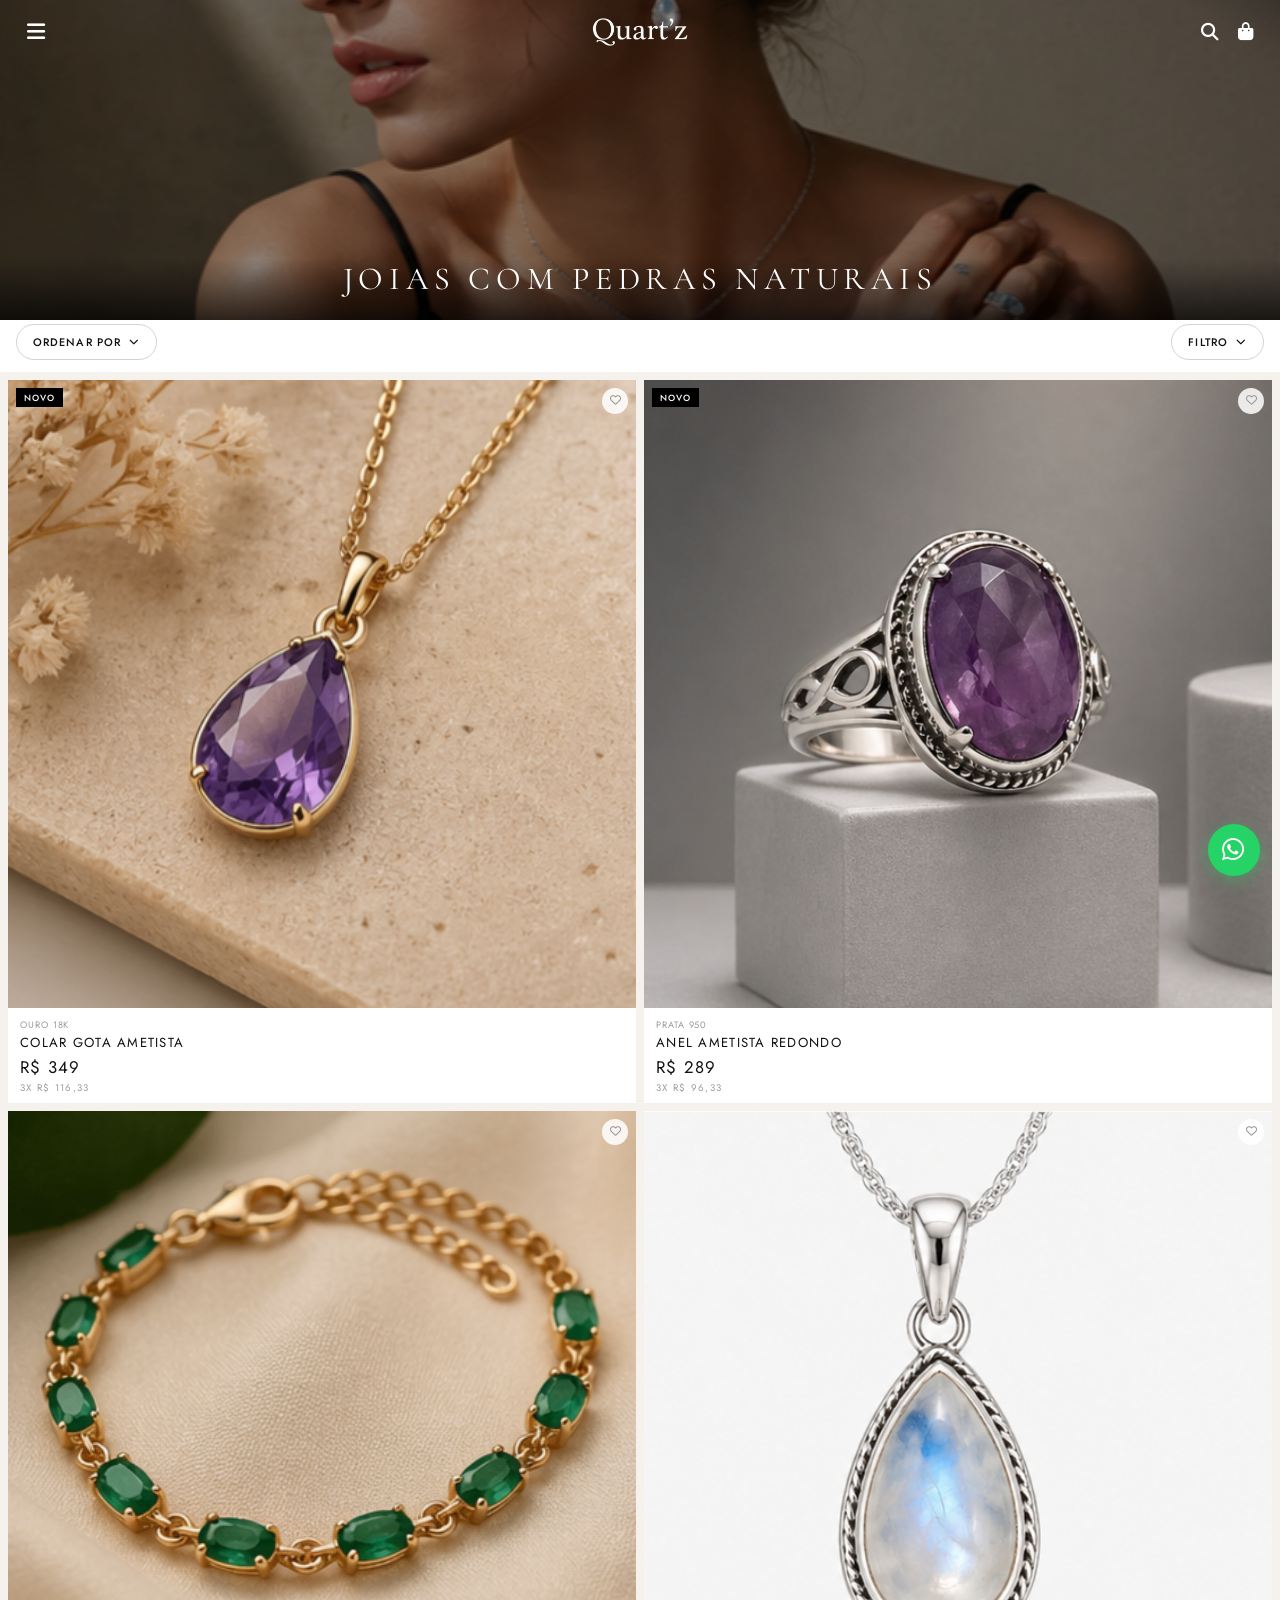
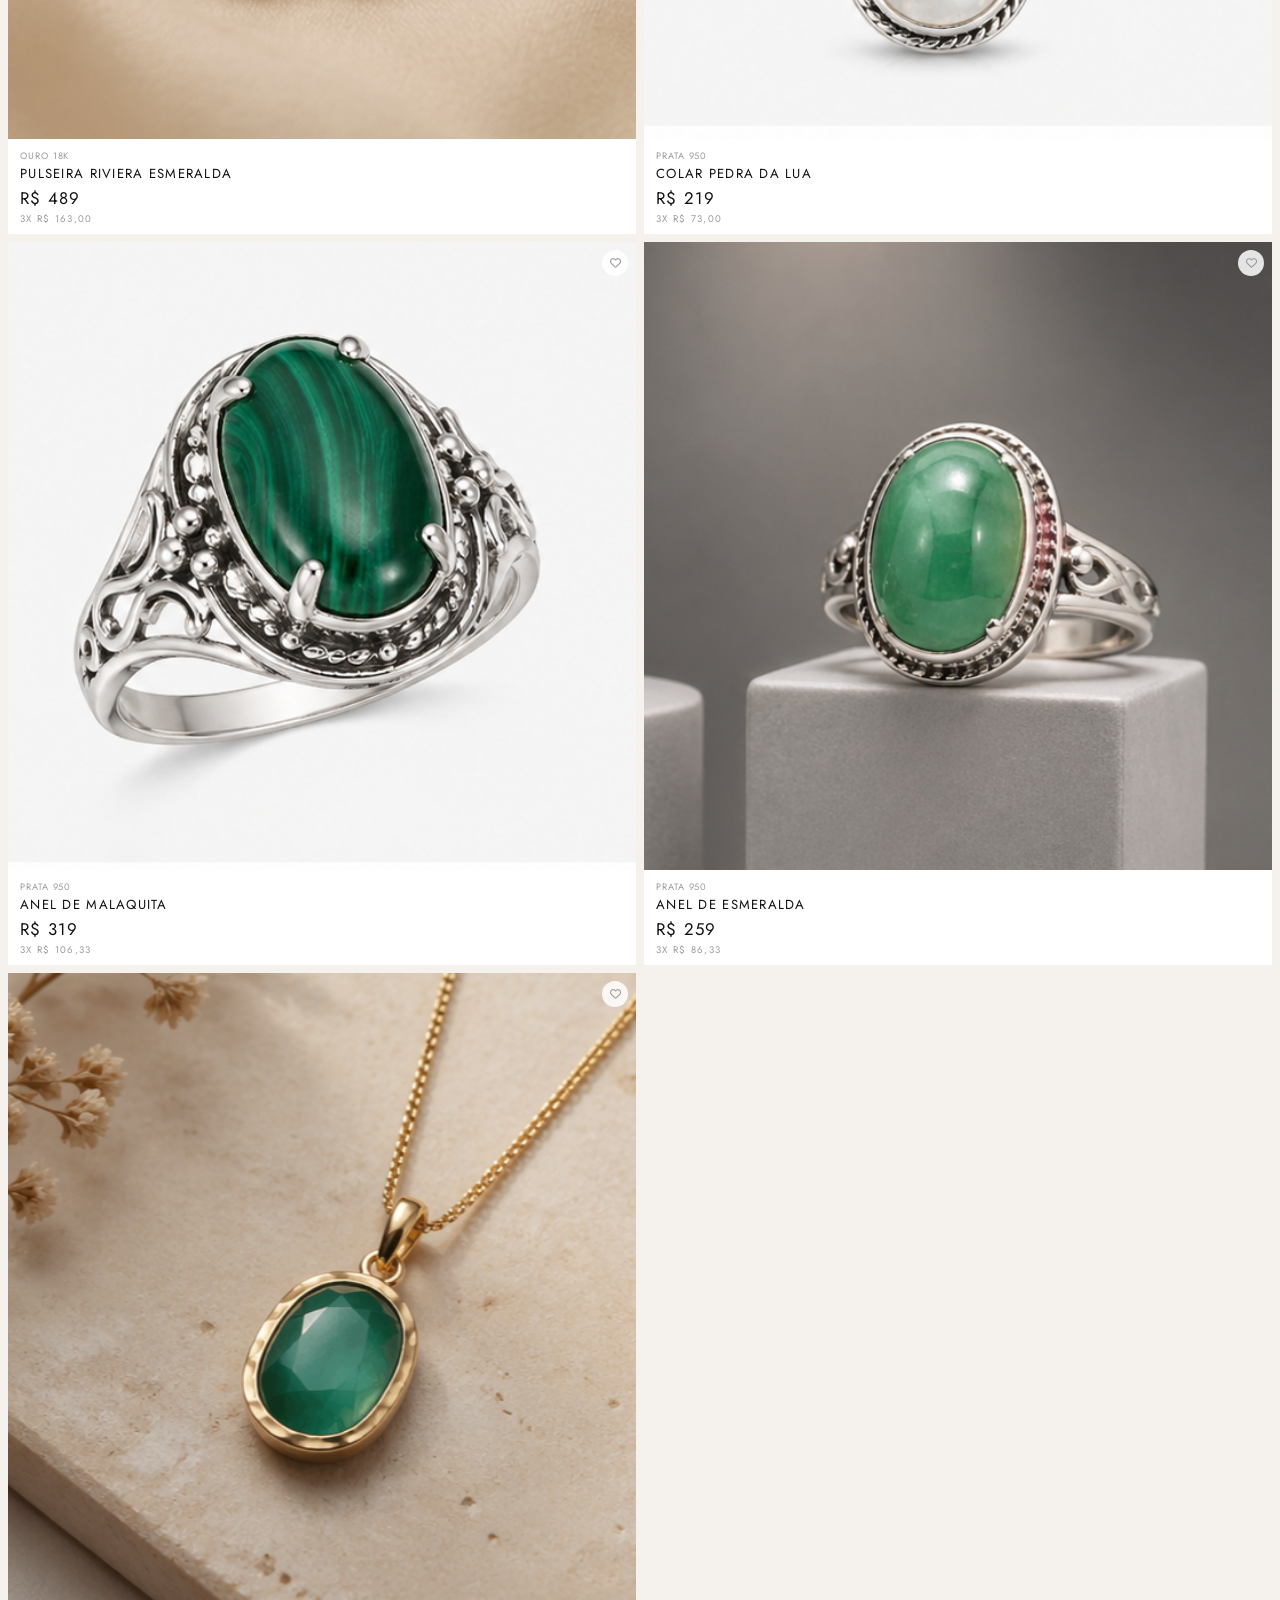
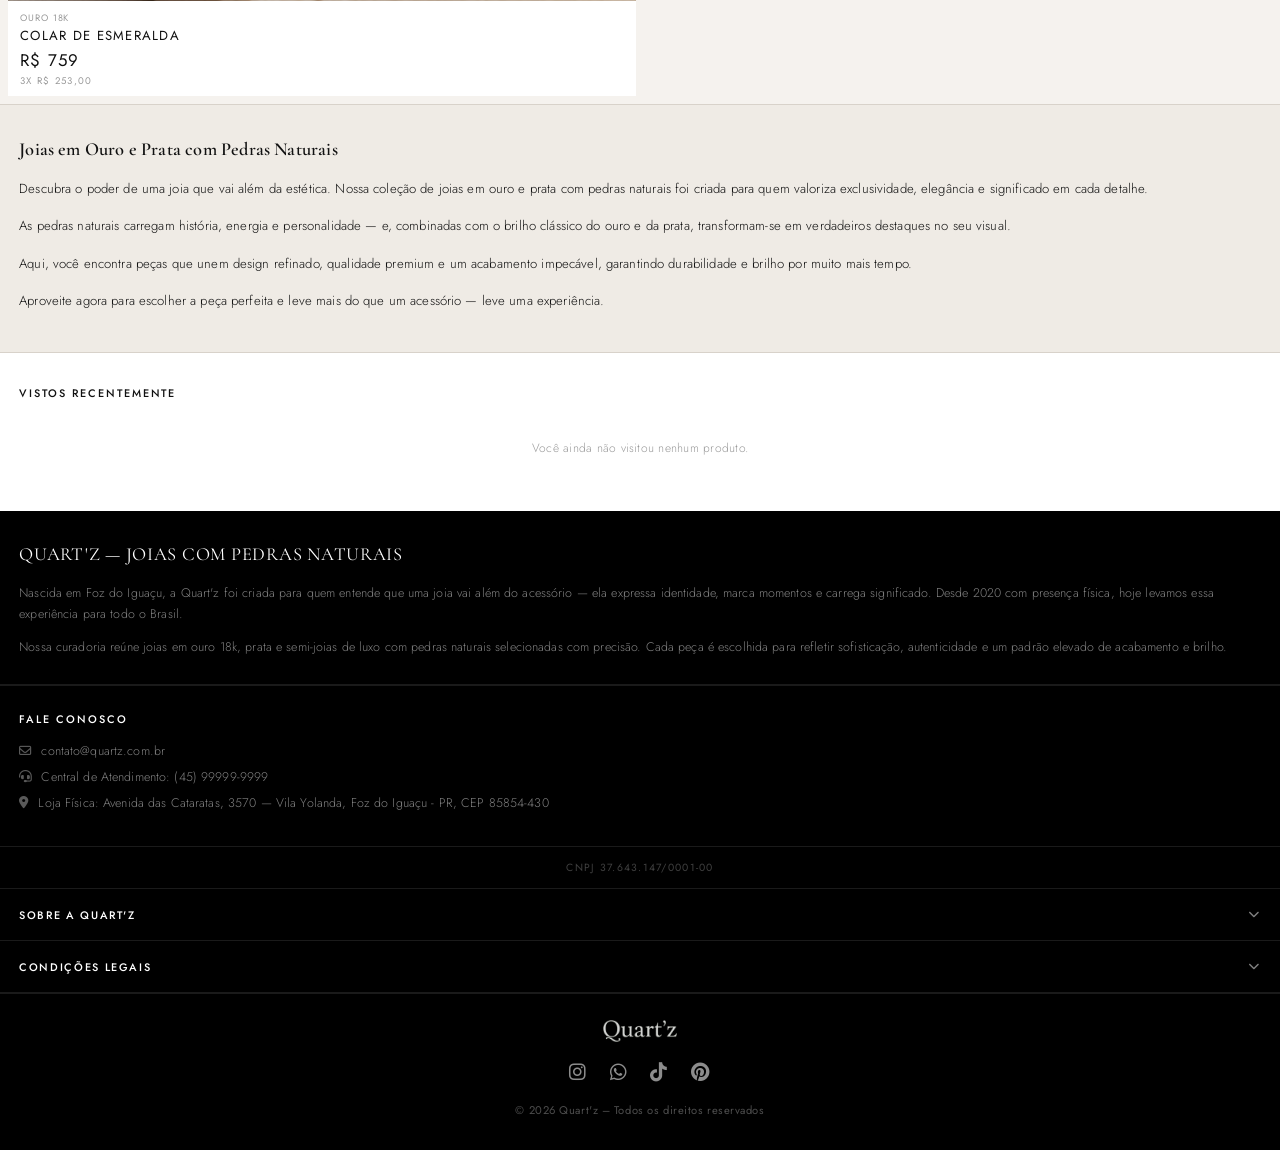
==== commit 2310194c: "botao wpp" ====
--- a/joias.html
+++ b/joias.html
@@ -34,7 +34,7 @@
         </nav>
     </header>
 
-    <!-- ===== HERO — carrossel decorativo automático ===== -->
+    <!-- ===== HERO ===== -->
     <section class="joias-hero">
         <div class="joias-hero-titulo">
             <h1>JOIAS COM PEDRAS NATURAIS</h1>
@@ -57,26 +57,31 @@
 
     <!-- ===== FILTROS ===== -->
     <div class="filtros-wrapper">
-        <!-- linha 1: abas centralizadas -->
-        <div class="selecao">
-            <button class="btn-aba active" data-filtro="todos">TODOS</button>
-            <button class="btn-aba" data-filtro="ouro">OURO 18K</button>
-            <button class="btn-aba" data-filtro="prata">PRATA</button>
-        </div>
-        <!-- linha 2: só ordenar por -->
         <div class="filtros-bar">
+            <!-- ORDENAR POR — esquerda -->
             <div class="ordenar-wrapper">
                 <button class="btn-ordenar" id="btn-ordenar">
                     ORDENAR POR
                     <i class="fa-solid fa-chevron-down"></i>
                 </button>
                 <div class="ordenar-dropdown" id="ordenar-dropdown">
-                    <button class="ordenar-opcao" data-ordem="maior-preco">Maior preço</button>
-                    <button class="ordenar-opcao" data-ordem="menor-preco">Menor preço</button>
+                    <button class="ordenar-opcao" data-ordem="aneis">Anéis</button>
+                    <button class="ordenar-opcao" data-ordem="brincos">Brincos</button>
                     <button class="ordenar-opcao" data-ordem="pingentes">Pingentes</button>
-                    <button class="ordenar-opcao" data-ordem="brincos">Brincos</button>
-                    <button class="ordenar-opcao" data-ordem="aneis">Anéis</button>
                     <button class="ordenar-opcao" data-ordem="pulseiras">Pulseiras</button>
+                    <button class="ordenar-opcao" data-ordem="correntes">Correntes</button>
+                </div>
+            </div>
+            <!-- FILTRO — direita -->
+            <div class="ordenar-wrapper">
+                <button class="btn-filtro" id="btn-filtro">
+                    FILTRO
+                    <i class="fa-solid fa-chevron-down"></i>
+                </button>
+                <div class="filtro-dropdown" id="filtro-dropdown">
+                    <button class="filtro-opcao" data-filtro="maior-preco">Maior preço</button>
+                    <button class="filtro-opcao" data-filtro="menor-preco">Menor preço</button>
+                    <button class="filtro-opcao" data-filtro="novo">Novo</button>
                 </div>
             </div>
         </div>
@@ -169,117 +174,26 @@
     <!-- ===== TEXTO SEO ===== -->
     <section class="seo-texto">
         <h2>Joias em Ouro e Prata com Pedras Naturais</h2>
-        <p>Descubra o poder de uma joia que vai além da estética. Nossa coleção de joias em ouro e prata com pedras naturais foi criada para quem valoriza exclusividade, elegância e significado em cada detalhe. Cada peça é cuidadosamente selecionada para realçar sua beleza única, elevando seu estilo com sofisticação e autenticidade.</p>
-        <p>As pedras naturais carregam história, energia e personalidade — e, combinadas com o brilho clássico do ouro e da prata, transformam-se em verdadeiros destaques no seu visual. Seja para um momento especial ou para o dia a dia, nossas joias são feitas para marcar presença e despertar olhares.</p>
-        <p>Aqui, você encontra peças que unem design refinado, qualidade premium e um acabamento impecável, garantindo durabilidade e brilho por muito mais tempo. São joias pensadas para valorizar você, aumentar sua confiança e complementar qualquer look com elegância.</p>
-        <p>Aproveite agora para escolher a peça perfeita e leve mais do que um acessório — leve uma experiência. Estoques limitados e modelos exclusivos tornam cada escolha ainda mais especial. Não perca a oportunidade de destacar sua essência com joias que realmente fazem a diferença.</p>
+        <p>Descubra o poder de uma joia que vai além da estética. Nossa coleção de joias em ouro e prata com pedras naturais foi criada para quem valoriza exclusividade, elegância e significado em cada detalhe.</p>
+        <p>As pedras naturais carregam história, energia e personalidade — e, combinadas com o brilho clássico do ouro e da prata, transformam-se em verdadeiros destaques no seu visual.</p>
+        <p>Aqui, você encontra peças que unem design refinado, qualidade premium e um acabamento impecável, garantindo durabilidade e brilho por muito mais tempo.</p>
+        <p>Aproveite agora para escolher a peça perfeita e leve mais do que um acessório — leve uma experiência.</p>
     </section>
 
-    <!-- ===== RODAPÉ ===== -->
-    <footer class="rodape">
-        <div class="rodape-newsletter">
-            <h3 class="rodape-newsletter-titulo">Newsletter</h3>
-            <p class="rodape-newsletter-desc">Receba primeiro as novidades e ofertas exclusivas.</p>
-            <div class="rodape-newsletter-form">
-                <input type="email" placeholder="Digite aqui o seu e-mail" class="rodape-input">
-                <button class="rodape-btn-enviar">Enviar</button>
-            </div>
-            <label class="rodape-checkbox">
-                <input type="checkbox">
-                <span>Li e concordo com a Política de privacidade</span>
-            </label>
+    <!-- ===== VISTOS RECENTEMENTE ===== -->
+    <section class="vistos-recentemente">
+        <h3 class="vistos-titulo">Vistos Recentemente</h3>
+        <div class="vistos-grid" id="vistos-grid">
+            <p class="vistos-vazio">Você ainda não visitou nenhum produto.</p>
         </div>
+    </section>
 
-        <hr class="rodape-divider">
+    <!-- ===== COMPONENTES GLOBAIS ===== -->
+    <div id="site-menu"></div>
+    <div id="site-rodape"></div>
+    <div class="overlay"></div>
 
-        <div class="rodape-accordion">
-            <button class="rodape-accordion-btn">
-                ATENDIMENTO AO CLIENTE
-                <i class="fa-solid fa-chevron-down"></i>
-            </button>
-            <div class="rodape-accordion-content">
-                <a href="#">WhatsApp</a>
-                <a href="#">contato@quartz.com.br</a>
-                <a href="#">Política de trocas</a>
-            </div>
-        </div>
-
-        <hr class="rodape-divider">
-
-        <div class="rodape-accordion">
-            <button class="rodape-accordion-btn">
-                SOBRE A QUART'Z
-                <i class="fa-solid fa-chevron-down"></i>
-            </button>
-            <div class="rodape-accordion-content">
-                <a href="#">Nossa história</a>
-                <a href="#">Energia das pedras</a>
-                <a href="#">Como cuidar das joias</a>
-            </div>
-        </div>
-
-        <hr class="rodape-divider">
-
-        <div class="rodape-accordion">
-            <button class="rodape-accordion-btn">
-                CONDIÇÕES LEGAIS
-                <i class="fa-solid fa-chevron-down"></i>
-            </button>
-            <div class="rodape-accordion-content">
-                <a href="#">Política de privacidade</a>
-                <a href="#">Termos de uso</a>
-            </div>
-        </div>
-
-        <hr class="rodape-divider">
-
-        <div class="rodape-bottom">
-            <div class="rodape-social">
-                <a href="#" aria-label="Instagram"><i class="fa-brands fa-instagram"></i></a>
-                <a href="#" aria-label="TikTok"><i class="fa-brands fa-tiktok"></i></a>
-                <a href="#" aria-label="Pinterest"><i class="fa-brands fa-pinterest"></i></a>
-            </div>
-            <p class="rodape-copyright">© 2026 Quart'z – Todos os direitos reservados</p>
-            <p class="rodape-cnpj">CNPJ 37.643.147/0001-00</p>
-            <p class="rodape-localizacao">Av. das Cataratas, 3570 - Vila Yolanda, Foz do Iguaçu - PR, 85853-000</p>
-        </div>
-    </footer>
-
-    <!-- ===== MENU LATERAL ===== -->
-    <div id="nav-links" class="menu">
-
-        <div class="menu-header">
-            <button class="btn-close" aria-label="Fechar menu"><i class="fa-solid fa-times"></i></button>
-        </div>
-
-        <div class="menu-section menu-section-principal">
-            <ul>
-                <li><a href="joias.html">Joias Finas <i class="fa-solid fa-chevron-right"></i></a></li>
-                <li><a href="semi.html">Semi-Joias de Luxo <i class="fa-solid fa-chevron-right"></i></a></li>
-                <li><a href="#">Diamantes Lab. <i class="fa-solid fa-chevron-right"></i></a></li>
-                <li><a href="#">Coleções <i class="fa-solid fa-chevron-right"></i></a></li>
-                <li><a href="#">Novidades <i class="fa-solid fa-chevron-right"></i></a></li>
-                <li><a href="#">Promoções <i class="fa-solid fa-chevron-right"></i></a></li>
-                <li><a href="#" class="menu-item-conta"><i class="fa-regular fa-user"></i> Conta <i class="fa-solid fa-chevron-right"></i></a></li>
-            </ul>
-        </div>
-
-        <div class="menu-spacer"></div>
-
-        <div class="menu-section-descubra">
-            <div class="menu-logo-bottom">
-                <img src="./src/imagens/logo-preta.png" alt="Quart'z">
-            </div>
-            <ul>
-                <li><a href="#">Energia das pedras <i class="fa-solid fa-chevron-right"></i></a></li>
-                <li><a href="#">Como cuidar das joias <i class="fa-solid fa-chevron-right"></i></a></li>
-                <li><a href="#">Nossa história <i class="fa-solid fa-chevron-right"></i></a></li>
-            </ul>
-        </div>
-
-    </div>
-
-    <div class="overlay"></div>
+    <script src="./src/js/components.js"></script>
     <script src="./src/js/joias.js"></script>
 </body>
 </html>
--- a/src/CSS/global.css
+++ b/src/CSS/global.css
@@ -222,3 +222,185 @@
 /* rodapé do menu — oculto */
 .menu-footer { display: none; }
 .menu-divider { border: none; border-top: 1px solid var(--borda); margin: 0; }
+
+/* ===================================================
+   COMPONENTES GLOBAIS — rodapé, botão WhatsApp
+   Estilos compartilhados por todas as páginas
+   =================================================== */
+
+/* ===== RODAPÉ ===== */
+.rodape {
+    background-color: var(--preto);
+    color: var(--branco);
+}
+
+.rodape-institucional {
+    padding: 2rem 1.2rem 1.6rem;
+    border-bottom: 1px solid rgba(255,255,255,0.1);
+}
+
+.rodape-marca {
+    font-family: 'Cormorant Garamond', serif;
+    font-size: 1.15rem;
+    font-weight: 400;
+    color: var(--branco);
+    letter-spacing: 0.04em;
+    margin-bottom: 1rem;
+    line-height: 1.3;
+}
+
+.rodape-institucional-texto {
+    font-size: 0.78rem;
+    color: rgba(255,255,255,0.5);
+    line-height: 1.7;
+    font-weight: 300;
+    margin-bottom: 0.7rem;
+    text-transform: none;
+    letter-spacing: 0.01em;
+}
+
+.rodape-institucional-texto:last-child { margin-bottom: 0; }
+
+.rodape-contato {
+    padding: 1.6rem 1.2rem;
+    border-bottom: 1px solid rgba(255,255,255,0.1);
+}
+
+.rodape-contato-titulo {
+    font-size: 0.68rem;
+    font-weight: 500;
+    letter-spacing: 0.18em;
+    color: var(--branco);
+    margin-bottom: 0.9rem;
+}
+
+.rodape-contato-item {
+    font-size: 0.78rem;
+    color: rgba(255,255,255,0.5);
+    font-weight: 300;
+    line-height: 1.6;
+    margin-bottom: 0.4rem;
+    text-transform: none;
+    letter-spacing: 0.01em;
+}
+
+.rodape-contato-item i {
+    margin-right: 6px;
+    color: rgba(255,255,255,0.35);
+}
+
+.rodape-cnpj {
+    font-size: 0.65rem;
+    color: rgba(255,255,255,0.25);
+    text-align: center;
+    padding: 0.8rem 1.2rem;
+}
+
+.rodape-divider {
+    border: none;
+    border-top: 1px solid rgba(255,255,255,0.1);
+    margin: 0;
+}
+
+.rodape-accordion-btn {
+    width: 100%;
+    display: flex;
+    justify-content: space-between;
+    align-items: center;
+    padding: 1.1rem 1.2rem;
+    background: transparent;
+    border: none;
+    color: var(--branco);
+    font-family: 'Jost', sans-serif;
+    font-size: 0.68rem;
+    font-weight: 500;
+    letter-spacing: 0.15em;
+    cursor: pointer;
+}
+
+.rodape-accordion-btn i {
+    font-size: 0.7rem;
+    color: rgba(255,255,255,0.5);
+    transition: transform 0.3s ease;
+    flex-shrink: 0;
+}
+
+.rodape-accordion-btn.aberto i { transform: rotate(180deg); }
+
+.rodape-accordion-content {
+    display: none;
+    flex-direction: column;
+    padding: 0 1.2rem 1.2rem;
+    gap: 0.8rem;
+}
+
+.rodape-accordion-content.aberto { display: flex; }
+
+.rodape-accordion-content a {
+    font-size: 0.82rem;
+    color: rgba(255,255,255,0.55);
+    font-weight: 300;
+    transition: color 0.2s;
+    text-transform: none;
+    letter-spacing: 0.01em;
+}
+
+.rodape-accordion-content a:hover { color: var(--branco); }
+
+.rodape-bottom {
+    padding: 1.6rem 1.2rem 2rem;
+    display: flex;
+    flex-direction: column;
+    align-items: center;
+    gap: 1rem;
+    border-top: 1px solid rgba(255,255,255,0.1);
+}
+
+.rodape-logo {
+    height: 22px;
+    width: auto;
+    opacity: 0.85;
+}
+
+.rodape-social { display: flex; gap: 1.4rem; }
+
+.rodape-social a {
+    font-size: 1.2rem;
+    color: rgba(255,255,255,0.55);
+    transition: color 0.2s;
+}
+
+.rodape-social a:hover { color: var(--branco); }
+
+.rodape-copyright {
+    font-size: 0.7rem;
+    color: rgba(255,255,255,0.3);
+    letter-spacing: 0.05em;
+    text-align: center;
+    text-transform: none;
+}
+
+/* ===== BOTÃO WHATSAPP FLUTUANTE ===== */
+.whatsapp-float {
+    position: fixed;
+    bottom: 24px;
+    right: 20px;
+    width: 52px;
+    height: 52px;
+    background-color: #25D366;
+    color: #fff;
+    border-radius: 50%;
+    display: flex;
+    align-items: center;
+    justify-content: center;
+    font-size: 1.6rem;
+    box-shadow: 0 4px 16px rgba(37,211,102,0.4);
+    z-index: 999;
+    transition: transform 0.2s ease, box-shadow 0.2s ease;
+    text-decoration: none;
+}
+
+.whatsapp-float:hover {
+    transform: scale(1.08);
+    box-shadow: 0 6px 20px rgba(37,211,102,0.55);
+}
--- a/src/CSS/joias.css
+++ b/src/CSS/joias.css
@@ -1,76 +1,18 @@
-/* ===== RESET & BASE ===== */
-* { margin: 0; padding: 0; box-sizing: border-box; }
-html, body { height: 100%; }
+/* ===================================================
+   joias.css — estilos específicos da página de joias
+   Reset, header, overlay, menu, rodapé e WhatsApp
+   estão em global.css + components.js
+   =================================================== */
 
 body {
     background-color: var(--bg-principal);
     color: var(--texto-principal);
     font-family: 'Jost', sans-serif;
-    font-weight: 300;
+    text-transform: uppercase;
+    letter-spacing: 0.08em;
+    font-weight: 400;
     min-height: 100vh;
-    min-height: 100svh;
-}
-
-a { text-decoration: none; color: inherit; }
-button { cursor: pointer; border: none; background: none; font-family: inherit; }
-
-/* ===== HEADER ===== */
-header {
-    position: fixed;
-    top: 0; left: 0;
-    width: 100%;
-    height: 64px;
-    padding: 0 1.2rem;
-    z-index: 1000;
-    transition: transform 0.35s ease, background-color 0.35s ease,
-                border-color 0.35s ease, box-shadow 0.35s ease;
-}
-
-header.header-transparente {
-    background-color: transparent;
-    border-bottom: 1px solid transparent;
-}
-
-header.header-transparente .btn-menu,
-header.header-transparente .btn-icon { color: var(--branco); }
-
-header.header-solido {
-    background-color: var(--bg-header);
-    border-bottom: 1px solid var(--borda);
-    box-shadow: 0 1px 8px rgba(0,0,0,0.06);
-}
-
-header.header-solido .btn-menu,
-header.header-solido .btn-icon { color: var(--texto-principal); }
-
-.navbar {
-    display: flex;
-    justify-content: space-between;
-    align-items: center;
-    height: 100%;
-}
-
-.logo {
-    position: absolute;
-    left: 50%;
-    transform: translateX(-50%);
-}
-
-.logo img { height: 28px; display: block; }
-
-.btn-menu { font-size: 1.3rem; padding: 8px; -webkit-appearance: none; transition: color 0.3s; }
-.navbar-actions { display: flex; gap: 0.2rem; }
-.btn-icon { font-size: 1.1rem; padding: 8px; transition: color 0.3s; }
-
-/* ===== OVERLAY ===== */
-.overlay {
-    position: fixed; inset: 0;
-    background-color: var(--preto);
-    opacity: 0; pointer-events: none;
-    transition: opacity 0.3s ease;
-    z-index: 1001;
-}
-.overlay.show { opacity: 0.5; pointer-events: all; }
+}
 
 /* ===== HERO ===== */
 .joias-hero {
@@ -110,7 +52,6 @@
     white-space: nowrap;
 }
 
-/* track ocupa exatamente 100% da section — sem vazamento */
 .joias-hero-track {
     display: flex;
     width: 100%;
@@ -142,11 +83,8 @@
 }
 
 /* ===== FILTROS ===== */
-.filtros-wrapper {
-    background-color: var(--branco);
-}
-
-/* linha 1: abas com borda individual */
+.filtros-wrapper { background-color: var(--branco); }
+
 .selecao {
     display: flex;
     padding: 12px 16px;
@@ -172,17 +110,13 @@
 .btn-aba:hover { color: var(--texto-principal); border-color: var(--destaque-claro); }
 .btn-aba.active { background-color: var(--preto); border-color: var(--preto); color: var(--branco); }
 
-/* linha 2: ordenar à esquerda */
 .filtros-bar {
     display: flex;
     justify-content: flex-start;
     padding: 4px 16px 12px;
 }
 
-/* wrapper do dropdown */
-.ordenar-wrapper {
-    position: relative;
-}
+.ordenar-wrapper { position: relative; }
 
 .btn-ordenar {
     display: flex;
@@ -207,7 +141,6 @@
 .btn-ordenar i { font-size: 0.6rem; transition: transform 0.25s ease; }
 .btn-ordenar.aberto i { transform: rotate(180deg); }
 
-/* dropdown — fixo à esquerda do wrapper, não sai da tela */
 .ordenar-dropdown {
     display: none;
     position: absolute;
@@ -243,14 +176,7 @@
 
 .ordenar-opcao:last-child { border-bottom: none; }
 .ordenar-opcao:hover { background-color: var(--bg-card); }
-.ordenar-opcao.ativo { font-weight: 500; color: var(--preto); }
-
-/* opção ativa com checkmark visual */
-.ordenar-opcao.ativo {
-    font-weight: 500;
-    color: var(--preto);
-    background-color: var(--bg-card);
-}
+.ordenar-opcao.ativo { font-weight: 500; color: var(--preto); background-color: var(--bg-card); }
 
 /* ===== GRID DE PRODUTOS ===== */
 .produtos-grid {
@@ -304,7 +230,6 @@
     width: 26px; height: 26px;
     border-radius: 50%;
     background: rgba(255,255,255,0.85);
-    border: none;
     display: flex; align-items: center; justify-content: center;
     cursor: pointer; color: var(--texto-muted);
     font-size: 0.7rem; z-index: 1;
@@ -313,9 +238,9 @@
 .produto-favorito:hover { color: var(--preto); }
 
 .produto-metal { font-size: 0.58rem; letter-spacing: 0.1em; color: var(--texto-muted); text-transform: uppercase; padding: 0 12px 3px; }
-.produto-nome { font-size: 0.82rem; color: var(--texto-principal); font-weight: 400; line-height: 1.3; padding: 0 12px 4px; }
-.produto-preco { font-family: 'Jost', sans-serif; font-size: 1.05rem; color: var(--texto-principal); font-weight: 400; padding: 0 12px 2px; }
-.produto-parcelamento { font-size: 0.6rem; color: var(--texto-muted); padding: 0 12px 0; }
+.produto-nome  { font-size: 0.82rem; color: var(--texto-principal); font-weight: 400; line-height: 1.3; padding: 0 12px 4px; }
+.produto-preco { font-size: 1.05rem; color: var(--texto-principal); font-weight: 400; padding: 0 12px 2px; }
+.produto-parcelamento { font-size: 0.6rem; color: var(--texto-muted); padding: 0 12px; }
 
 .produto-card.oculto { display: none; }
 
@@ -334,6 +259,7 @@
     margin-bottom: 1rem;
     line-height: 1.35;
     letter-spacing: 0.01em;
+    text-transform: none;
 }
 
 .seo-texto p {
@@ -342,42 +268,143 @@
     line-height: 1.75;
     font-weight: 300;
     margin-bottom: 0.9rem;
-}
-
-.seo-texto p:last-child {
-    margin-bottom: 0;
-}
-
-/* ===== RODAPÉ ===== */
-.rodape { background-color: var(--preto); color: var(--branco); }
-
-.rodape-newsletter { padding: 2rem 1.2rem 1.8rem; border-bottom: 1px solid rgba(255,255,255,0.1); text-align: center; }
-.rodape-newsletter-titulo { font-family: 'Cormorant Garamond', serif; font-size: 1.4rem; font-weight: 400; color: var(--branco); margin-bottom: 0.5rem; font-family: 'Jost', sans-serif; font-size: 1.1rem; font-weight: 500; letter-spacing: 0.18em; }
-.rodape-newsletter-desc { font-size: 0.82rem; color: rgba(255,255,255,0.55); line-height: 1.5; margin-bottom: 1.2rem; }
-.rodape-newsletter-form { display: flex; flex-direction: column; gap: 0.6rem; margin-bottom: 1rem; }
-.rodape-input { width: 100%; padding: 14px 12px; background: transparent; border: 1px solid rgba(255,255,255,0.25); color: var(--branco); font-family: 'Jost', sans-serif; font-size: 0.82rem; font-weight: 300; outline: none; }
-.rodape-input::placeholder { color: rgba(255,255,255,0.35); }
-.rodape-input:focus { border-color: rgba(255,255,255,0.6); }
-.rodape-btn-enviar { width: 100%; padding: 14px; background-color: var(--branco); color: var(--preto); font-family: 'Jost', sans-serif; font-size: 0.78rem; font-weight: 500; letter-spacing: 0.12em; border: none; cursor: pointer; transition: opacity 0.2s; }
-.rodape-btn-enviar:hover { opacity: 0.85; }
-.rodape-checkbox { display: flex; align-items: flex-start; gap: 10px; font-size: 0.72rem; color: rgba(255,255,255,0.45); cursor: pointer; line-height: 1.5; }
-.rodape-checkbox input { margin-top: 2px; flex-shrink: 0; accent-color: var(--branco); }
-
-.rodape-divider { border: none; border-top: 1px solid rgba(255,255,255,0.1); margin: 0; }
-
-.rodape-accordion-btn { width: 100%; display: flex; justify-content: space-between; align-items: center; padding: 1.1rem 1.2rem; background: transparent; border: none; color: var(--branco); font-family: 'Jost', sans-serif; font-size: 0.68rem; font-weight: 500; letter-spacing: 0.15em; cursor: pointer; }
-.rodape-accordion-btn i { font-size: 0.7rem; color: rgba(255,255,255,0.5); transition: transform 0.3s ease; flex-shrink: 0; }
-.rodape-accordion-btn.aberto i { transform: rotate(180deg); }
-.rodape-accordion-content { display: none; flex-direction: column; padding: 0 1.2rem 1.2rem; gap: 0.8rem; }
-.rodape-accordion-content.aberto { display: flex; }
-.rodape-accordion-content a { font-size: 0.82rem; color: rgba(255,255,255,0.55); font-weight: 300; transition: color 0.2s; }
-.rodape-accordion-content a:hover { color: var(--branco); }
-
-.rodape-bottom { padding: 1.6rem 1.2rem 2rem; display: flex; flex-direction: column; align-items: center; gap: 1rem; border-top: 1px solid rgba(255,255,255,0.1); }
-.rodape-social { display: flex; gap: 1.4rem; }
-.rodape-social a { font-size: 1.2rem; color: rgba(255,255,255,0.55); transition: color 0.2s; }
-.rodape-social a:hover { color: var(--branco); }
-.rodape-copyright { font-size: 0.7rem; color: rgba(255, 255, 255, 0.418); letter-spacing: 0.05em; text-align: center; }
-.rodape-cnpj { font-size: 0.65rem; color: rgba(255, 255, 255, 0.418); text-align: center; }
-.rodape-localizacao { font-size: 0.65rem; color: rgba(255, 255, 255, 0.418); text-align: center; }
-
+    text-transform: none;
+    letter-spacing: 0.01em;
+}
+
+.seo-texto p:last-child { margin-bottom: 0; }
+
+/* ===== VISTOS RECENTEMENTE ===== */
+.vistos-recentemente {
+    padding: 2rem 1.2rem 2.4rem;
+    background-color: var(--branco);
+    border-top: 1px solid var(--borda);
+}
+
+.vistos-titulo {
+    font-size: 0.68rem;
+    font-weight: 500;
+    letter-spacing: 0.18em;
+    text-transform: uppercase;
+    color: var(--texto-principal);
+    margin-bottom: 1.4rem;
+}
+
+.vistos-grid {
+    display: grid;
+    grid-template-columns: repeat(3, 1fr);
+    gap: 8px;
+}
+
+.vistos-vazio {
+    grid-column: 1 / -1;
+    font-size: 0.75rem;
+    color: var(--texto-muted);
+    text-align: center;
+    padding: 1rem 0;
+    font-weight: 300;
+    text-transform: none;
+    letter-spacing: 0.02em;
+}
+
+.visto-card { display: flex; flex-direction: column; cursor: pointer; }
+
+.visto-imagem {
+    width: 100%;
+    aspect-ratio: 1;
+    background-color: var(--bg-card);
+    overflow: hidden;
+    margin-bottom: 8px;
+}
+
+.visto-imagem img {
+    width: 100%; height: 100%;
+    object-fit: cover;
+    display: block;
+    transition: transform 0.3s ease;
+}
+
+.visto-card:hover .visto-imagem img { transform: scale(1.04); }
+
+.visto-nome {
+    font-size: 0.65rem;
+    color: var(--texto-principal);
+    font-weight: 400;
+    line-height: 1.3;
+    margin-bottom: 3px;
+    text-transform: uppercase;
+    letter-spacing: 0.06em;
+}
+
+.visto-preco {
+    font-size: 0.78rem;
+    color: var(--texto-principal);
+    font-weight: 400;
+    letter-spacing: 0.04em;
+}
+
+/* ===== FILTRO + ORDENAR — um em cada canto ===== */
+.filtros-bar {
+    display: flex;
+    justify-content: space-between;
+    align-items: center;
+    padding: 4px 16px 12px;
+}
+
+.btn-filtro {
+    display: flex;
+    align-items: center;
+    gap: 8px;
+    padding: 9px 16px;
+    font-family: 'Jost', sans-serif;
+    font-size: 0.68rem;
+    font-weight: 500;
+    letter-spacing: 0.1em;
+    text-transform: uppercase;
+    border: 1px solid var(--borda);
+    border-radius: 20px;
+    background-color: var(--branco);
+    color: var(--texto-principal);
+    cursor: pointer;
+    transition: background-color 0.2s;
+    white-space: nowrap;
+}
+.btn-filtro:hover { background-color: var(--bg-card); }
+.btn-filtro i { font-size: 0.6rem; transition: transform 0.25s ease; }
+.btn-filtro.aberto i { transform: rotate(180deg); }
+
+/* dropdown do filtro — flutua ancorado à DIREITA do botão */
+.filtro-dropdown {
+    display: none;
+    position: absolute;
+    top: calc(100% + 6px);
+    right: 0;
+    left: auto;
+    background-color: var(--branco);
+    border: 1px solid var(--borda);
+    border-radius: 8px;
+    box-shadow: 0 4px 16px rgba(0,0,0,0.1);
+    overflow: hidden;
+    z-index: 200;
+    min-width: 160px;
+}
+.filtro-dropdown.aberto { display: block; }
+
+.filtro-opcao {
+    display: block;
+    width: 100%;
+    padding: 11px 16px;
+    font-family: 'Jost', sans-serif;
+    font-size: 0.78rem;
+    font-weight: 300;
+    color: var(--texto-principal);
+    text-align: left;
+    background: none;
+    border: none;
+    border-bottom: 1px solid var(--borda);
+    cursor: pointer;
+    transition: background-color 0.15s;
+}
+.filtro-opcao:last-child { border-bottom: none; }
+.filtro-opcao:hover { background-color: var(--bg-card); }
+.filtro-opcao.ativo { font-weight: 500; color: var(--preto); background-color: var(--bg-card); }
